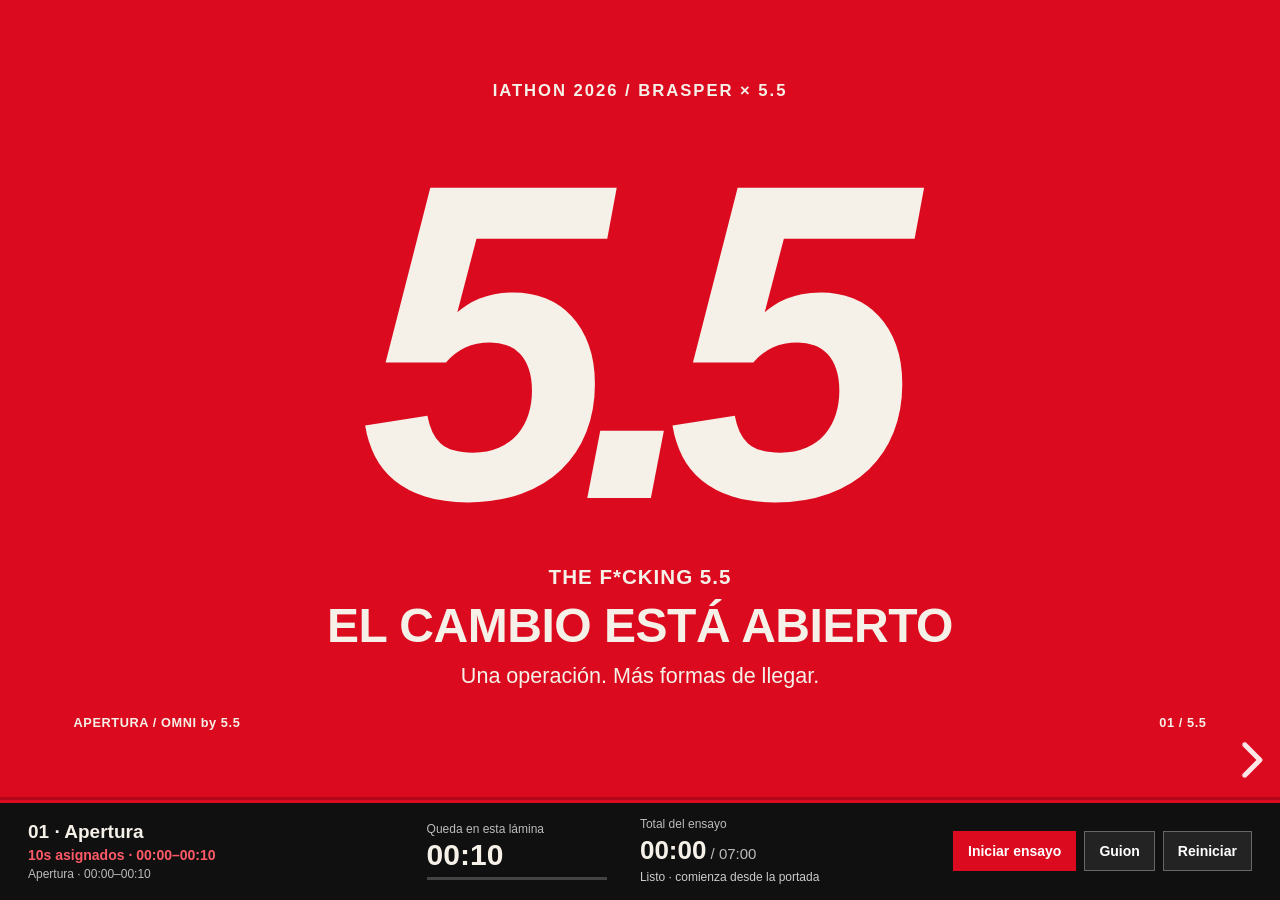
==== presentacion-final/7-minutos-v2/index.html @ a299c9dc "docs: add timed pitch rehearsal web presentation v2" ====
<!DOCTYPE html>

<html lang="es"><head><meta charset="utf-8"/><meta content="width=device-width,initial-scale=1" name="viewport"/><title>OMNI by 5.5 · V2 · Ensayo de 7 minutos</title><link href="../vendor/package/dist/reveal.css" rel="stylesheet"/><link href="seven.css" rel="stylesheet"/><link href="rehearsal.css" rel="stylesheet"/></head><body><div class="reveal"><div class="slides">
<section data-background-color="#DC0A1E" data-duration="10" id="equipo"><div class="canvas"><div class="eyebrow">IATHON 2026 / BRASPER × 5.5</div><div class="covermark kinetic">5.5</div><p class="hero-manifest">THE F*CKING 5.5</p><h1>EL CAMBIO ESTÁ ABIERTO</h1><p class="cover-sub">Una operación. Más formas de llegar.</p><footer><span>APERTURA / OMNI by 5.5</span><span>01 / 5.5</span></footer></div><aside class="notes">10 s. Somos 5.5. Con OMNI ayudamos a Brasper a conectar su atención comercial con cada operación de cambio entre Perú y Brasil.</aside></section><section data-background-color="#F5F0E8" data-duration="15" id="personas"><div class="canvas light"><div class="eyebrow">EQUIPO</div><h2 class="kinetic">CUATRO PERSONAS<br/>UN MISMO RETO</h2><div class="people"><article><figure class="portrait portrait-david"><img alt="Foto de David" decoding="sync" src="../7-minutos/assets/equipo/david.jpeg"/></figure><b>DAVID</b><span>WhatsApp</span><p>Agente conversacional</p></article><article><figure class="portrait portrait-binni"><img alt="Foto de Binni" decoding="sync" src="../7-minutos/assets/equipo/binni.jpeg"/></figure><b>BINNI</b><span>App móvil</span><p>Asistente y backend</p></article><article><figure class="portrait portrait-jordy"><img alt="Foto de Jordy" decoding="sync" src="../7-minutos/assets/equipo/jordy.jpeg"/></figure><b>JORDY</b><span>Web</span><p>Formulario y portal</p></article><article><figure class="portrait portrait-melani"><img alt="Foto de Melani" decoding="sync" src="../7-minutos/assets/equipo/melani.jpeg"/></figure><b>MELANI</b><span>Backoffice</span><p>Revisión de operaciones</p></article></div><p class="lead bottom-note">Cuatro módulos. Un mismo recorrido para el cliente.</p><img alt="BrasPer Transferencias" class="client-logo" src="../7-minutos/assets/brasper.jpg"/><footer><span>EQUIPO / OMNI by 5.5</span><span>02 / 5.5</span></footer></div><aside class="notes">15 s. David desarrolló WhatsApp; Binni, la app y el backend; Jordy, la web; y Melani, el backoffice. Trabajamos por módulos, sobre un mismo recorrido: que el cliente avance y el equipo pueda acompañarlo.</aside></section><section data-background-color="#0B0B0B" data-duration="30" id="diagnostico"><div class="canvas"><div class="eyebrow">01 / PROBLEMÁTICA</div><h2 class="kinetic">EL BRIEF PEDÍA FACTURAR<br/>EL NEGOCIO PEDÍA VENDER</h2><div class="columns"><div><h3>EL ENCARGO</h3><p>Facturación y trabajo manual.</p><p>TI ya tenía su solución encaminada.</p></div><div><h3>EL HALLAZGO</h3><p>La mayor oportunidad estaba en ventas y en la experiencia del cliente.</p></div></div><p class="lead">Fuimos al proceso, a los chats y a los datos.</p><footer><span>01 / PROBLEMÁTICA / OMNI by 5.5</span><span>03 / 5.5</span></footer></div><aside class="notes">30 s. El pedido inicial era automatizar facturación. Nuestra experiencia en consultoría nos llevó a preguntar por todo el proceso: cómo llega el cliente, dónde espera y qué información vuelve a digitarse. TI ya tenía encaminada una solución para facturación. Al revisar chats y datos encontramos una oportunidad de mayor alcance: potenciar ventas y mejorar la experiencia desde la primera consulta.</aside></section><section data-background-color="#F5F0E8" data-duration="30" id="oportunidad"><div class="canvas light"><div class="eyebrow">01 / PROBLEMÁTICA</div><h2 class="kinetic">64 COTIZACIONES<br/>QUE TODAVÍA NO AVANZAN</h2><div class="metrics"><div><b>131</b><span>chats recibidos / día</span></div><div><b>67</b><span>terminan en transferencia</span></div><div class="red"><b>64</b><span>quedan en cotización</span></div></div><p class="lead">Entender qué les faltó. Dar seguimiento con el equipo.</p><p class="fine">Promedios informados. Seguimiento a consultas con datos disponibles y autorización. No todas son ventas recuperables.</p><footer><span>01 / PROBLEMÁTICA / OMNI by 5.5</span><span>04 / 5.5</span></footer></div><aside class="notes">30 s. Brasper recibe, en promedio, ciento treinta y un chats al día. Sesenta y siete terminan en transferencia y sesenta y cuatro se quedan en cotización. La conversión ronda el cincuenta y uno por ciento. Con datos disponibles y autorización, el equipo puede investigar qué los desmotivó, retomar el contacto y sugerir una alternativa. La oportunidad es aprender y acompañar, no dar por perdida cada consulta.</aside></section><section data-background-color="#DC0A1E" data-duration="25" id="omni"><div class="canvas"><div class="eyebrow">02 / SOLUCIÓN PROPUESTA</div><h2 class="kinetic">CUATRO FORMAS DE LLEGAR<br/>UN REGISTRO OPERATIVO</h2><div class="channel-strip"><article><b>WHATSAPP</b><p>Conversación con IA</p></article><article><b>WEB</b><p>Formulario y seguimiento</p></article><article><b>APP iOS</b><p>Experiencia para iPhone</p></article><article><b>APP ANDROID</b><p>Experiencia para Android</p></article></div><div class="one-record"><strong>1</strong><p>registro operativo como punto de encuentro<br/><b>Firebase + revisión en backoffice</b></p></div><p class="fine">Cuatro puntos de acceso propuestos. iOS y Android comparten el módulo móvil. Integración de identidad por validar; sin afirmar publicación en tiendas.</p><footer><span>02 / SOLUCIÓN PROPUESTA / OMNI by 5.5</span><span>05 / 5.5</span></footer></div><aside class="notes">25 s. OMNI by 5.5 propone cuatro puntos de acceso: WhatsApp, web, app para iOS y app para Android. Cada cliente elige su pantalla y la operación sigue un proceso común sobre Firebase con revisión interna. Las dos apps comparten el módulo móvil; no duplican el backend. La integración de identidad y la publicación en tiendas deben validarse.</aside></section><section data-background-color="#0B0B0B" data-duration="30" id="whatsapp"><div class="canvas"><div class="eyebrow">02 / SOLUCIÓN PROPUESTA</div><div class="phone-layout"><div class="copy"><h2 class="kinetic">ESCRIBE COMO HABLAS<br/>LA IA TE ORIENTA</h2><p class="lead">Entiende la intención y presenta una cotización.</p><div class="rules"><p><b>LA IA</b><span>Conversación y orientación.</span></p><p><b>LAS REGLAS</b><span>Importes, datos y estados.</span></p><p><b>EL EQUIPO</b><span>Revisión del ingreso y excepciones.</span></p></div></div><figure class="phone"><img alt="Captura aportada: agente de Brasper en WhatsApp cotizando un envío BRL a PEN" src="../7-minutos/assets/whatsapp.jpg"/></figure></div><p class="fine">Captura del módulo conversacional del equipo. Derivación a un asesor con contexto: siguiente iteración.</p><footer><span>02 / SOLUCIÓN PROPUESTA / OMNI by 5.5</span><span>06 / 5.5</span></footer></div><aside class="notes">30 s. En WhatsApp, el cliente escribe como habla: quiero enviar quinientos reales a Perú. El agente interpreta la intención y presenta los siguientes pasos. La IA orienta la conversación; las reglas controlan importes y estados. El equipo sigue validando el ingreso. En la siguiente iteración, el cliente también podrá pedir un asesor y transferirle el contexto del caso.</aside></section><section data-background-color="#DC0A1E" data-duration="25" id="web"><div class="canvas"><div class="eyebrow">02 / SOLUCIÓN PROPUESTA</div><h2 class="kinetic">EL CLIENTE AVANZA<br/>DESDE SU PANTALLA</h2><div class="web-pair"><figure class="browser-shot"><img alt="Captura aportada de la web de Brasper y su cotizador" src="../7-minutos/assets/web-inicio.jpg"/></figure><figure class="mobile-web"><img alt="Portal móvil actual: operación BR-0029 en revisión y su seguimiento" src="../7-minutos/assets/web-seguimiento-movil.jpg"/></figure><div class="web-steps"><p><b>01</b> Cotiza y registra el destino.</p><p><b>02</b> Adjunta su comprobante.</p><p><b>03</b> Consulta el estado.</p></div></div><footer><span>02 / SOLUCIÓN PROPUESTA / OMNI by 5.5</span><span>07 / 5.5</span></footer></div><aside class="notes">25 s. La web abre otro camino para el cliente. Cotiza, registra al destinatario, adjunta el comprobante y consulta el estado desde su pantalla. La solicitud puede entrar fuera de horario. El cliente distingue un pago en revisión de un envío registrado, y la asesora recibe información ordenada en lugar de volver a copiar toda la conversación.</aside></section><section data-background-color="#F5F0E8" data-duration="20" id="backoffice"><div class="canvas light"><div class="eyebrow">02 / SOLUCIÓN PROPUESTA</div><h2 class="kinetic">MENOS DIGITACIÓN<br/>MÁS CONTROL DEL CASO</h2><figure class="backoffice-crop"><img alt="Detalle de la captura aportada: operaciones de WhatsApp y web aprobadas en backoffice" src="../7-minutos/assets/backoffice.jpg"/></figure><div class="stages"><span>Registrada</span><span>En revisión</span><span>Aprobada</span><span>Envío registrado</span></div><p class="fine">Captura del módulo interno aportada por el equipo. Los estados no acreditan ejecución bancaria automática.</p><footer><span>02 / SOLUCIÓN PROPUESTA / OMNI by 5.5</span><span>08 / 5.5</span></footer></div><aside class="notes">20 s. El backoffice conserva la decisión humana. Reúne operaciones para revisar el ingreso y resolver excepciones. Buscamos reducir digitación repetida y ganar control del caso. Registrar un estado no equivale a ejecutar automáticamente un pago bancario.</aside></section><section data-background-color="#F5F0E8" data-duration="35" id="kpis"><div class="canvas light"><div class="eyebrow">03 / IMPACTO · MÉTRICAS Y KPIs</div><h2 class="kinetic">CADA ETAPA<br/>TIENE QUE DEJAR UN NÚMERO</h2><table class="kpi-table"><thead><tr><th>KPI</th><th>Punto de partida</th><th>Qué mediremos en el piloto</th></tr></thead><tbody><tr><td>Conversión</td><td>51,1% de chats</td><td>Transferencias / chats comparables</td></tr><tr><td>Tiempo por operación</td><td>Sin medición de cierre</td><td>Registro, validación y envío</td></tr><tr><td>Errores y retrabajo</td><td>Línea base pendiente</td><td>Correcciones / operaciones</td></tr><tr><td>Productividad</td><td>Plantilla: 6 ventas + 3 contabilidad</td><td>Operaciones / hora de equipo</td></tr></tbody></table><p class="fine">Base de conversión informada por Brasper. Ahorro de tiempo y reducción de errores: resultados a medir, no porcentajes ya obtenidos.</p><footer><span>03 / IMPACTO · MÉTRICAS Y KPIs / OMNI by 5.5</span><span>09 / 5.5</span></footer></div><aside class="notes">35 s. El impacto se tiene que medir. Primero, conversión de chats a transferencias. Segundo, tiempo por etapa: registro, validación y envío. Tercero, errores y retrabajo por operación. Y cuarto, operaciones por hora del equipo. Ya tenemos una referencia de conversión. Para tiempos y errores necesitamos la línea base del piloto. Eso permitirá demostrar la mejora sin confundir la última actualización de un registro con el tiempo real de una venta.</aside></section><section data-background-color="#DC0A1E" data-duration="25" id="24h"><div class="canvas"><div class="eyebrow">03 / IMPACTO · GANANCIA PROYECTADA</div><h2 class="kinetic">TU PRÓXIMO CLIENTE<br/>NO ESPERA A MAÑANA</h2><div class="night"><strong>24/7</strong><p>para recibir intención de compra.<br/>Más canales y una experiencia que da claridad.</p></div><div class="metrics small-metrics"><div><b>4</b><span>puntos de acceso: WhatsApp, web, iOS y Android</span></div><div><b>64 / día</b><span>cotizaciones para investigar y acompañar</span></div></div><p class="fine">Potencial por medir: nueva demanda, conversión y seguimiento. Registrar motivos y contactos autorizados; revisión humana con horario.</p><footer><span>03 / IMPACTO · GANANCIA PROYECTADA / OMNI by 5.5</span><span>10 / 5.5</span></footer></div><aside class="notes">25 s. El potencial de crecimiento viene de varias fuentes: recibir intención de compra a cualquier hora, abrir cuatro puntos de acceso y dar una experiencia más clara. Además, el tiempo liberado permite al equipo seguir las cotizaciones pendientes. Queremos entender por qué alguien no compró y probar campañas o cupones que dejen margen. Ese crecimiento se medirá en el piloto.</aside></section><section data-background-color="#0B0B0B" data-duration="25" id="economia"><div class="canvas"><div class="eyebrow">03 / IMPACTO · CAPACIDAD OPERATIVA</div><h2 class="kinetic">S/109.200</h2><p class="big-label">AL AÑO DE AHORRO OPERATIVO POTENCIAL</p><div class="salary"><div><b>6 a 3</b><span>ventas · dedicación operativa equivalente</span></div><div><b>3 a 1</b><span>contabilidad · dedicación operativa equivalente</span></div><div><b>S/9.100</b><span>valor mensual del tiempo y capacidad liberados</span></div></div><p class="lead">Más capacidad para captar, capacitar y hacer seguimiento.</p><p class="fine">Equivalente salarial bruto del escenario, no ahorro de caja ejecutado. Reasignar tiempo a otras tareas. Antes de tecnología, cargas y transición.</p><footer><span>03 / IMPACTO · CAPACIDAD OPERATIVA / OMNI by 5.5</span><span>11 / 5.5</span></footer></div><aside class="notes">25 s. Bien implementada, la automatización puede liberar tiempo equivalente a ciento nueve mil doscientos soles al año, bajo el escenario salarial. El equipo puede capacitarse y dedicar esa capacidad a captar clientes, acompañar consultas y mejorar la conversión. El ahorro es de trabajo operativo y capacidad disponible; no estamos planteando despidos ni afirmando que ese importe ya quedó libre en caja.</aside></section><section data-background-color="#0B0B0B" data-duration="35" id="costobeneficio"><div class="canvas"><div class="eyebrow">03 / IMPACTO · COSTO-BENEFICIO</div><h2 class="kinetic">CUÁNTO CUESTA<br/>Y QUÉ PODRÍA DEVOLVER</h2><div class="cost-grid"><article><span>PUESTA EN MARCHA</span><b>Incluida</b><p>Desarrollo e integración como aporte del equipo al concurso.</p></article><article><span>OPERACIÓN / OBJETIVO</span><b>≈S/1.400</b><p>Con Meta. <a class="detail-link" href="#/anexo-optimizacion">Datos agrupados · propuesta</a></p></article><article><span>CONTRIBUCIÓN / ESCENARIO</span><b><a class="scenario-link" href="#/anexo-modelo" title="Ver cálculo y supuestos en el anexo A">+S/3.780</a></b><p>Hipótesis antes de costos.<br/><a class="detail-link" href="#/anexo-a2">Ver escenarios 5%, 10% y 20%</a></p></article></div><div class="net-example"><b>94 operaciones</b><p>nuevas al mes cubrirían S/1.400 de tecnología<br/>si cada una deja S/15 de margen.</p></div><p class="fine">Objetivo por implementar: 2 mensajes + soporte en 10% de casos. Escenario S/3.780 − S/1.400 = S/2.380 antes de otros costos. Sin optimizar: S/3.500.</p><footer><span>03 / IMPACTO · COSTO-BENEFICIO / OMNI by 5.5</span><span>12 / 5.5</span></footer></div><aside class="notes">35 s. La puesta en marcha está incluida. Proponemos optimizar WhatsApp agrupando los datos en un formulario: un mensaje de entrada y una confirmación, con apoyo adicional en algunos casos. Aún no está implementado. Con tarifas conservadoras de Meta y reserva, el objetivo baja de tres mil quinientos a mil cuatrocientos soles mensuales. El escenario comercial dejaría dos mil trescientos ochenta antes de otros costos. Noventa y cuatro operaciones nuevas cubrirían esa tecnología. Validaremos costo y experiencia juntos.</aside></section><section data-background-color="#0B0B0B" data-duration="65" id="video"><div class="canvas"><div class="eyebrow">04 / DEMO</div><div class="film"><video controls="" id="product-video" playsinline="" poster="assets/video-poster.jpg" preload="metadata"><source src="../7-minutos/video/proceso.mp4" type="video/mp4"/></video></div><div class="film-caption"><b>65″</b><p>Canales, registro y revisión interna.<br/><span>Recorrido técnico aportado por el equipo.</span></p><button id="play-video">Reproducir</button></div><footer><span>04 / DEMO / OMNI by 5.5</span><span>13 / 5.5</span></footer></div><aside class="notes">65 s de video, sin voz original. Reproducir manualmente con el botón o la barra espaciadora. Es el video de 64,5 s recuperado del PDF aportado, con datos de presentación y composiciones de arquitectura. No presentarlo como prueba bancaria, fiscal ni certificación de identidad entre canales. Incluye una fila de prueba en USD que no amplía el alcance PEN/BRL de la web. En PDF se conserva un fotograma, sin video incrustado. Si se explica por encima, respetar el tiempo total.</aside></section><section data-background-color="#F5F0E8" data-duration="30" id="siguiente"><div class="canvas light"><div class="eyebrow">PRÓXIMOS PASOS</div><h2 class="kinetic">EL SIGUIENTE PASO<br/>ES VENDER CON MÁS CONTEXTO</h2><div class="future-grid"><article><b>01 / ATENCIÓN HÍBRIDA</b><p>Pasar de la IA a un asesor con contexto.</p><span>Resolver excepciones sin repetir el caso.</span></article><article><b>02 / SEGUIMIENTO + IA</b><p>Entender por qué no compraron y volver a acompañarlos.</p><span>Probar campañas y cupones, midiendo margen.</span></article><article><b>03 / INTEGRACIÓN BANCARIA</b><p>Evaluar un banco o fintech para conciliar y pagar.</p><span>Automatización sujeta a controles.</span></article></div><p class="lead">Primero medir el piloto. Después ampliar lo que funcione.</p><p class="fine">Próxima iteración: formularios y mensajes agrupados para optimizar costo. Flow nativo sujeto a Meta. Identidad y módulos por validar.</p><footer><span>PRÓXIMOS PASOS / OMNI by 5.5</span><span>14 / 5.5</span></footer></div><aside class="notes">30 s. La próxima fase combina personas e inteligencia artificial. Primero, pasar del bot a un asesor con contexto. Después, usar información centralizada para registrar motivos, priorizar consultas y hacer seguimiento. El equipo puede probar campañas y cupones, comparando ventas y margen. Un CRM con IA ayudará a escalar ese trabajo. Más adelante, evaluar un banco o fintech para ampliar la automatización con controles. Cada paso se valida antes de expandirse.</aside></section><section data-background-color="#DC0A1E" data-duration="10" id="cierre"><div class="canvas"><div class="eyebrow">CIERRE</div><h2 class="closing kinetic">QUE LLEGUEN<br/>QUE AVANCEN<br/>QUE VUELVAN</h2><p class="close-sub">OMNI <span>by 5.5</span></p><p class="close-bottom">WhatsApp + web + iOS + Android. Un proceso que se puede medir.</p><footer><span>CIERRE / OMNI by 5.5</span><span>15 / 5.5</span></footer></div><aside class="notes">10 s. OMNI by 5.5: que lleguen, que avancen y que vuelvan. Una experiencia que acompaña el crecimiento de Brasper. El cambio está abierto.</aside></section><section data-background-color="#F5F0E8" data-duration="10" id="gracias"><div class="canvas light"><div class="eyebrow">AGRADECIMIENTOS</div><h2 class="kinetic">GRACIAS</h2><div class="organizers"><span>ORGANIZAN</span><img alt="She Leads Data" src="../7-minutos/assets/logos/she-leads-data.png"/><img alt="Ingenia Lab" src="../7-minutos/assets/logos/ingenia-lab.png"/></div><div class="partners"><div class="logo-label">SPONSORS Y ALIADOS</div><div class="logo-grid"><img alt="DIIC Institute" src="../7-minutos/assets/logos/diic-institute.png"/><img alt="Make" src="../7-minutos/assets/logos/make.png"/><img alt="Impact Startup Competition" src="../7-minutos/assets/logos/impact-startup.png"/><img alt="Warmi Ventures" src="../7-minutos/assets/logos/warmi-ventures.png"/><img alt="Replit" src="../7-minutos/assets/logos/replit.png"/><img alt="Cámara de Comercio de Lima" src="../7-minutos/assets/logos/ccl.png"/><img alt="Scale" src="../7-minutos/assets/logos/scale.png"/><img alt="CTC" src="../7-minutos/assets/logos/ctc.png"/><img alt="Aliado del evento" src="../7-minutos/assets/logos/aliado-r.png"/><img alt="STEM Lab" src="../7-minutos/assets/logos/stem-lab.png"/><img alt="Google Cloud" src="../7-minutos/assets/logos/google-cloud.png"/><img alt="Xertica" src="../7-minutos/assets/logos/xertica.png"/><img alt="Bluetab" src="../7-minutos/assets/logos/bluetab.png"/></div></div><footer><span>AGRADECIMIENTOS / OMNI by 5.5</span><span>16 / 5.5</span></footer></div><aside class="notes">10 s. Gracias. Somos 5.5. Quedamos atentos a sus preguntas.</aside></section><section data-appendix="true" data-background-color="#F5F0E8" data-duration="0" id="anexo-modelo"><div class="canvas light"><div class="eyebrow">ANEXO A / IMPACTO COMERCIAL</div><h2>ASÍ SE FORMA<br/>EL ESCENARIO DE S/3.780</h2><div class="metrics"><div><b>192</b><span>por seguimiento hipotético al 10%</span></div><div><b>60</b><span>nuevas nocturnas, distintas</span></div><div><b>S/3.780</b><span>252 operaciones × S/15 de margen</span></div></div><p class="lead">El costo de Meta también cambia la ecuación.</p><p class="fine">192 = 64 × 10% × 30. 60 = 10 × 20% × 30. Hipótesis sin solapamientos. Restar tecnología, cupones y campañas. No son ventas observadas.</p><a class="return" href="#/costobeneficio">Volver al impacto</a><a class="next-annex" href="#/anexo-a2">Comparar 5%, 10% y 20% · Anexo A.2</a><footer><span>ANEXOS / OMNI by 5.5</span><span>17 / 5.5</span></footer></div><aside class="notes">Anexo fuera de tiempo. Recuperación aún por implementar. 192*15=2880. Con 60 operaciones nocturnas distintas, serían 252 y S/3780 antes de costos, solo si no se solapan. No tratar como ROI ni sumar salarios brutos como caja disponible.</aside></section><section data-appendix="true" data-background-color="#F5F0E8" data-duration="0" id="anexo-a2"><div class="canvas light"><div class="eyebrow">ANEXO A.2 / SENSIBILIDAD DEL CRECIMIENTO</div><h2>EL RETORNO CAMBIA<br/>CON LA CONVERSIÓN Y EL COSTO</h2><table class="scenario-table"><thead><tr><th>Recuperación</th><th>Seguimiento</th><th>Total + 60 nocturnas</th><th>Contribución</th><th>Tras S/300 WAHA</th><th>Tras S/1.400 optimizado</th></tr></thead><tbody><tr><td>5%</td><td>96</td><td>156</td><td>S/2.340</td><td>S/2.040</td><td>S/940</td></tr><tr class="scenario-central"><td>10%</td><td>192</td><td>252</td><td>S/3.780</td><td>S/3.480</td><td>S/2.380</td></tr><tr><td>20%</td><td>384</td><td>444</td><td>S/6.660</td><td>S/6.360</td><td>S/5.260</td></tr></tbody></table><p class="scenario-summary">Con optimización propuesta, el caso central deja S/2.380 antes de otros costos.</p><a class="return" href="#/anexo-modelo">Volver al cálculo del anexo A</a><a class="next-annex" href="#/costobeneficio">Volver al impacto</a><p class="fine">Hipótesis: 30 días, margen S/15, ventas distintas. Optimización de mensajes pendiente. Saldos antes de campañas, cupones y costos no incluidos.</p><footer><span>ANEXOS / OMNI by 5.5</span><span>18 / 5.5</span></footer></div><aside class="notes">El presupuesto de S/1.400 usa la propuesta de formulario/Flow y dos mensajes más soporte en 10% de los casos; no está implementado. Mantener S/3.500 como referencia sin optimizar. WAHA es alternativa, no costo adicional.</aside></section><section data-appendix="true" data-background-color="#0B0B0B" data-duration="0" id="anexo-alcance"><div class="canvas"><div class="eyebrow">ANEXO B / ALCANCE</div><h2>EL REGISTRO PERMITE MEDIR<br/>LA INTEGRACIÓN SE VALIDA</h2><div class="columns"><div><h3>ENTREGA WEB REVISADA</h3><p>Cotización y registro sobre Firebase.<br/>Adjunto y seguimiento por estado.</p><p>Sesión anónima en el navegador.</p></div><div><h3>AMPLIACIONES</h3><p>Identidad compartida y CRM.<br/>Flow nativo y recuperación.<br/>Pago bancario automático.</p></div></div><p class="fine">El video ilustra el conjunto modular con datos de presentación. No certifica emisión fiscal, liquidación bancaria ni continuidad entre dispositivos.</p><a class="return" href="#/siguiente">Volver al piloto</a><footer><span>ANEXOS / OMNI by 5.5</span><span>19 / 5.5</span></footer></div><aside class="notes">Anexo fuera de tiempo. Web revisada en f9ae0aa. No reactivar dashboard Supabase para representar el módulo interno de Firebase. La captura de backoffice y WhatsApp procede del material del equipo, no de una prueba externa realizada para esta entrega.</aside></section><section data-appendix="true" data-background-color="#F5F0E8" data-duration="0" id="anexo-fuentes"><div class="canvas light"><div class="eyebrow">ANEXO C / FUENTES</div><h2>DATOS, CAPTURAS<br/>Y SUPUESTOS A LA VISTA</h2><div class="source-list"><p><b>WhatsApp y Facebook</b><span>131 chats, 67 transferencias, 64 cotizaciones por día. Promedios informados.</span></p><p><b>Transferencias SQL</b><span>3.723 registros en el período observado. Última modificación no equivale al cierre.</span></p><p><b>Material del equipo</b><span>Capturas, video, nombres y logos del PDF aportado.</span></p><p><b>Modelo económico</b><span>Plantilla 6 + 3. Sueldos y demanda fuera de horario son supuestos.</span></p></div><a class="return" href="#/diagnostico">Volver al diagnóstico</a><footer><span>ANEXOS / OMNI by 5.5</span><span>20 / 5.5</span></footer></div><aside class="notes">Anexo fuera de tiempo. Fuentes en ../fuentes/. El PDF de referencia contiene otra dotación y comparaciones de tiempos y costos que no se usan como hechos en esta versión. La mediana de última actualización no se presenta como duración de venta. No se reproduce la proyección 2027 como expectativa oficial.</aside></section><section data-appendix="true" data-background-color="#F5F0E8" data-duration="0" id="anexo-futuro"><div class="canvas light"><div class="eyebrow">ANEXO D / PRÓXIMOS PASOS</div><h2>QUÉ MÁS PODEMOS HACER<br/>Y PARA QUÉ</h2><table class="future-table"><thead><tr><th>Ampliación</th><th>Valor esperado</th><th>Condición</th></tr></thead><tbody><tr><td>Bot + asesor humano</td><td>Continuar casos complejos con contexto</td><td>Bandeja, responsables y tiempos de atención</td></tr><tr><td>CRM + seguimiento con IA</td><td>Entender y probar recuperación</td><td>Motivos, consentimiento y medición</td></tr><tr><td>Alertas de cotización</td><td>Acompañar intención de compra</td><td>Reglas, vigencia y autorización</td></tr><tr><td>Flow nativo</td><td>Recoger datos dentro de WhatsApp</td><td>Habilitación de Meta y endpoint</td></tr><tr><td>Banco o fintech</td><td>Conciliar y ampliar automatización</td><td>API, contrato y controles</td></tr></tbody></table><a class="return" href="#/siguiente">Volver a próximos pasos</a><footer><span>ANEXOS / OMNI by 5.5</span><span>21 / 5.5</span></footer></div><aside class="notes">Anexo fuera del tiempo de exposición. Los próximos pasos se priorizan con el negocio y no equivalen a funcionalidades implementadas. La atención híbrida mantiene los mismos tres canales: el humano es una modalidad de atención, no un cuarto canal.</aside></section><section data-appendix="true" data-background-color="#F5F0E8" data-duration="0" id="anexo-costos"><div class="canvas light"><div class="eyebrow">ANEXO E / COSTOS TECNOLÓGICOS</div><h2>META OPTIMIZADO<br/>MENOS MENSAJES POR OPERACIÓN</h2><table class="cost-detail"><thead><tr><th>Recurso</th><th>USD / mes</th><th>PEN / mes</th></tr></thead><tbody><tr><td>Infraestructura, web e IA</td><td>64,08</td><td>243,50</td></tr><tr><td>Meta · 3.800 servicios × US$0,03</td><td>114,00</td><td>433,20</td></tr><tr><td>Meta · 4.000 confirmaciones × US$0,03</td><td>120,00</td><td>456,00</td></tr><tr><td>Total con 20% de reserva</td><td>357,70</td><td>1.359,24</td></tr></tbody></table><p class="cost-summary">Objetivo: <b>S/1.400/mes</b>. Referencia sin optimizar: S/3.500.</p><a class="return" href="#/costobeneficio">Volver al costo-beneficio</a><p class="fine">Propuesta: 4.000 chats; 1 apertura + 1 confirmación; 10% con 2 apoyos. Tarifa Perú. Confirmaciones se cuentan pagadas por prudencia. No implementado.</p><footer><span>ANEXOS / OMNI by 5.5</span><span>22 / 5.5</span></footer></div><aside class="notes">Fuentes oficiales y supuestos detallados en COSTOS_TECNOLOGICOS.md. La base usa WAHA en VPS, no Cloud API oficial. No incluye honorarios, impuestos ni pagos bancarios. Los S/300 del primer mes no se duplican como costo de instalación.</aside></section><section data-appendix="true" data-background-color="#DC0A1E" data-duration="0" id="anexo-optimizacion"><div class="canvas"><div class="eyebrow">ANEXO F / OPTIMIZACIÓN PROPUESTA</div><h2>LOS DATOS EN EL FORMULARIO<br/>EL CHAT PARA ACOMPAÑAR</h2><div class="optimization-steps"><article><b>01 / UN SOLO MENSAJE</b><p>Cotización y botón al formulario web o Flow.</p></article><article><b>02 / DATOS AGRUPADOS</b><p>Identidad, destino y comprobante en el formulario.</p></article><article><b>03 / UNA CONFIRMACIÓN</b><p>Resultado y comprobante juntos. Ayuda si se necesita.</p></article></div><div class="optimization-stats"><div><b>6 a 2,2</b><span>mensajes medios por chat, supuesto</span></div><div><b>≈60%</b><span>menos presupuesto: S/3.500 a S/1.400</span></div></div><a class="return" href="#/costobeneficio">Volver al costo-beneficio</a><p class="fine">Objetivo aún no implementado. Incluye soporte: 10% × 2 mensajes adicionales. Flow sujeto a Meta; plantilla no implica gratuidad. Preguntas y seguimientos extra elevan costo.</p><footer><span>ANEXOS / OMNI by 5.5</span><span>23 / 5.5</span></footer></div><aside class="notes">Diseño propuesto: un CTA de apertura, captura y validación en formulario con backend, y una confirmación final combinada. No enviar una respuesta de WhatsApp por cada campo. Reservar dos apoyos en 10% de casos. Servicio inicial y ayuda dentro de ventana; si la confirmación llega fuera de ventana, plantilla de utilidad aprobada. No tratar cupones ni campañas como utilidad. Validar entrega, carga de adjuntos, accesibilidad, finalización y necesidad real de ayuda.</aside></section><section data-appendix="true" data-background-color="#0B0B0B" data-duration="0" id="anexo-ia-responsable"><div class="canvas"><div class="eyebrow">ANEXO G / IA RESPONSABLE</div><h2>IA IDENTIFICADA<br/>OPERACIÓN CON REGLAS</h2><p class="ia-disclosure"><b>AVISO PROPUESTO AL INICIAR</b><br/>«Soy el asistente virtual de Brasper y utilizo IA para orientarte. El equipo valida tu operación».</p><div class="ia-controls"><article><h3>CONVERSACIÓN CON IA</h3><p>Comprende preguntas y orienta.<br/>Se informa al usuario cuando se utiliza.</p></article><article><h3>PROCESO DETERMINISTA</h3><p>Importes, validaciones y estados siguen reglas del sistema.</p></article><article><h3>CONTROL HUMANO</h3><p>El equipo verifica el ingreso.<br/>La IA no autoriza pagos.</p></article></div><p class="fine">Diseño alineado con transparencia y privacidad: Ley 31814 y D.S. 115-2025-PCM, arts. 25, 26 y 31.2. Aviso explícito de IA por incorporar y validar en cada canal; no acredita cumplimiento integral.</p><a class="return" href="#/whatsapp">Volver a WhatsApp</a><footer><span>ANEXOS / OMNI by 5.5</span><span>24 / 5.5</span></footer></div><aside class="notes">La automatización es híbrida: el modelo interpreta y redacta; las reglas y los estados controlan el proceso financiero, con revisión humana. El saludo revisado en el código dice asistente virtual, pero todavía no explicita IA. El aviso de esta lámina es una propuesta, no evidencia de despliegue. El D.S. 115-2025-PCM desarrolla la Ley 31814: el art. 25.1 trata la transparencia para sistemas de riesgo alto; el 25.2 contempla etiquetado visible cuando sea relevante; el 26 exige protección de datos; el 31.2 prevé políticas y protocolos de transparencia del sector privado. No se clasifica automáticamente este chatbot como riesgo alto. Los plazos de la primera disposición final dependen del sector y de la condición MYPE. No afirmar cumplimiento total ni certificación sin verificar alcance, datos y despliegue. Fuente oficial consultada 15/10/2026: https://busquedas.elperuano.pe/dispositivo/NL/2436426-1</aside></section></div></div><nav aria-label="Herramientas de presentación" id="tools"><button id="home">5.5</button><button id="appendix">Anexos</button><button id="timer-toggle">Tiempos · T</button><button id="fullscreen">Pantalla completa</button><a href="../7-minutos/OMNI-5.5-7-minutos.pdf">PDF</a><button aria-controls="pitch-guide" aria-expanded="false" id="guide-toggle">Guion · G</button><a href="../7-minutos/">V1</a></nav><script src="../vendor/package/dist/reveal.js"></script><script src="../vendor/package/plugin/notes/notes.js"></script><script src="../vendor/gsap.min.js"></script><script src="seven.js" type="module"></script><section aria-label="Tiempos del pitch" class="rehearsal-bar" id="timer"><div class="timing-current"><span id="stage-label">Apertura</span><span id="stage-window"></span><small id="phase-window"></small></div><div class="timing-count"><span id="slide-time-label">Queda en esta lámina</span><strong id="slide-clock">00:10</strong><div class="time-track"><i id="slide-progress"></i></div></div><div class="timing-total"><span>Total del ensayo</span><strong><b id="clock">00:00</b><small> / 07:00</small></strong><span id="pace" role="status">Listo para ensayar</span></div><div class="timing-actions"><button id="start">Iniciar ensayo</button><button id="guide-bottom">Guion</button><button id="reset" title="Reiniciar tiempos sin cambiar de lámina">Reiniciar</button></div></section><aside aria-label="Guion y tiempos" hidden="" id="pitch-guide"><header><div><small>OMNI by 5.5 · V2</small><h2>Tu recorrido de 7 minutos</h2></div><button aria-label="Cerrar guion" id="guide-close">×</button></header><div id="guide-current"><span id="speech-title"></span><p id="speech-text"></p></div><nav aria-label="Diapositivas y tiempos" id="timing-map"></nav><p class="guide-foot">Anexos fuera del cronómetro. Avance manual. T: tiempos · G: guion · P: iniciar o pausar.</p></aside><script id="pitch-data" type="application/json">[{"id": "equipo", "label": "Apertura", "phase": "Apertura", "seconds": 10, "speech": "Somos 5.5. Con OMNI ayudamos a Brasper a conectar su atención comercial con cada operación de cambio entre Perú y Brasil."}, {"id": "personas", "label": "Equipo", "phase": "Equipo", "seconds": 15, "speech": "David desarrolló WhatsApp; Binni, la app y el backend; Jordy, la web; y Melani, el backoffice. Trabajamos por módulos, sobre un mismo recorrido: que el cliente avance y el equipo pueda acompañarlo."}, {"id": "diagnostico", "label": "Diagnóstico", "phase": "Problemática", "seconds": 30, "speech": "El pedido inicial era automatizar facturación. Nuestra experiencia en consultoría nos llevó a preguntar por todo el proceso: cómo llega el cliente, dónde espera y qué información vuelve a digitarse. TI ya tenía encaminada una solución para facturación. Al revisar chats y datos encontramos una oportunidad de mayor alcance: potenciar ventas y mejorar la experiencia desde la primera consulta."}, {"id": "oportunidad", "label": "Cotizaciones pendientes", "phase": "Problemática", "seconds": 30, "speech": "Brasper recibe, en promedio, ciento treinta y un chats al día. Sesenta y siete terminan en transferencia y sesenta y cuatro se quedan en cotización. La conversión ronda el cincuenta y uno por ciento. Con datos disponibles y autorización, el equipo puede investigar qué los desmotivó, retomar el contacto y sugerir una alternativa. La oportunidad es aprender y acompañar, no dar por perdida cada consulta."}, {"id": "omni", "label": "OMNI: cuatro accesos", "phase": "Solución propuesta", "seconds": 25, "speech": "OMNI by 5.5 propone cuatro puntos de acceso: WhatsApp, web, app para iOS y app para Android. Ambas apps comparten el módulo móvil y el backend. La propuesta es que la operación tenga un registro operativo sobre Firebase y una revisión interna por estados. Así, los módulos comparten un proceso comprensible. La continuidad de identidad entre canales es parte de la integración que tenemos que validar."}, {"id": "whatsapp", "label": "WhatsApp con IA", "phase": "Solución propuesta", "seconds": 30, "speech": "En WhatsApp, el cliente escribe como habla: quiero enviar quinientos reales a Perú. El agente interpreta la intención y presenta los siguientes pasos. La IA orienta la conversación; las reglas controlan importes y estados. El equipo sigue validando el ingreso. En la siguiente iteración, el cliente también podrá pedir un asesor y transferirle el contexto del caso."}, {"id": "web", "label": "Recorrido web", "phase": "Solución propuesta", "seconds": 25, "speech": "La web abre otro camino para el cliente. Cotiza, registra al destinatario, adjunta el comprobante y consulta el estado desde su pantalla. La solicitud puede entrar fuera de horario. El cliente distingue un pago en revisión de un envío registrado, y la asesora recibe información ordenada en lugar de volver a copiar toda la conversación."}, {"id": "backoffice", "label": "Backoffice", "phase": "Solución propuesta", "seconds": 20, "speech": "El backoffice conserva la decisión humana. Reúne operaciones para revisar el ingreso y resolver excepciones. Buscamos reducir digitación repetida y ganar control del caso. Registrar un estado no equivale a ejecutar automáticamente un pago bancario."}, {"id": "kpis", "label": "KPIs", "phase": "Impacto y costo-beneficio", "seconds": 35, "speech": "El impacto se tiene que medir. Primero, conversión de chats a transferencias. Segundo, tiempo por etapa: registro, validación y envío. Tercero, errores y retrabajo por operación. Y cuarto, operaciones por hora del equipo. Ya tenemos una referencia de conversión. Para tiempos y errores necesitamos la línea base del piloto. Eso permitirá demostrar la mejora sin confundir la última actualización de un registro con el tiempo real de una venta."}, {"id": "24h", "label": "Atención 24/7", "phase": "Impacto y costo-beneficio", "seconds": 25, "speech": "El potencial de crecimiento viene de varias fuentes: recibir intención de compra a cualquier hora, abrir cuatro puntos de acceso y dar una experiencia más clara. Además, el tiempo liberado permite al equipo seguir las cotizaciones pendientes. Queremos entender por qué alguien no compró y probar campañas o cupones que dejen margen. Ese crecimiento se medirá en el piloto."}, {"id": "economia", "label": "Capacidad operativa", "phase": "Impacto y costo-beneficio", "seconds": 25, "speech": "Bien implementada, la automatización puede liberar tiempo equivalente a ciento nueve mil doscientos soles al año, bajo el escenario salarial. El equipo puede capacitarse y dedicar esa capacidad a captar clientes, acompañar consultas y mejorar la conversión. El ahorro es de trabajo operativo y capacidad disponible; no estamos planteando despidos ni afirmando que ese importe ya quedó libre en caja."}, {"id": "costobeneficio", "label": "Costo-beneficio", "phase": "Impacto y costo-beneficio", "seconds": 35, "speech": "La puesta en marcha está incluida. Proponemos optimizar WhatsApp agrupando los datos en un formulario: un mensaje de entrada y una confirmación, con apoyo adicional en algunos casos. Aún no está implementado. Con tarifas conservadoras de Meta y reserva, el objetivo baja de tres mil quinientos a mil cuatrocientos soles mensuales. El escenario comercial dejaría dos mil trescientos ochenta antes de otros costos. Noventa y cuatro operaciones nuevas cubrirían esa tecnología. Validaremos costo y experiencia juntos."}, {"id": "video", "label": "Demo en video", "phase": "Demo", "seconds": 65, "speech": "Dejar correr el video de 64,5 segundos sin narración. Al terminar, pasar a próximos pasos. Este bloque tiene 65 segundos asignados."}, {"id": "siguiente", "label": "Próximos pasos", "phase": "Próximos pasos", "seconds": 30, "speech": "La próxima fase combina personas e inteligencia artificial. Primero, pasar del bot a un asesor con contexto. Después, usar información centralizada para registrar motivos, priorizar consultas y hacer seguimiento. El equipo puede probar campañas y cupones, comparando ventas y margen. Un CRM con IA ayudará a escalar ese trabajo. Más adelante, evaluar un banco o fintech para ampliar la automatización con controles. Cada paso se valida antes de expandirse."}, {"id": "cierre", "label": "Cierre", "phase": "Cierre", "seconds": 10, "speech": "OMNI by 5.5: que lleguen, que avancen y que vuelvan. Una experiencia que acompaña el crecimiento de Brasper. El cambio está abierto."}, {"id": "gracias", "label": "Agradecimientos", "phase": "Agradecimientos", "seconds": 10, "speech": "Gracias. Somos 5.5. Quedamos atentos a sus preguntas."}]</script></body></html>
---- presentacion-final/vendor/package/dist/reveal.css ----
/**
 * reveal.js 5.2.0
 * https://revealjs.com
 * MIT licensed
 *
 * Copyright (C) 2011-2024 Hakim El Hattab, https://hakim.se
 */

.reveal .r-stretch,.reveal .stretch{max-width:none;max-height:none}.reveal pre.r-stretch code,.reveal pre.stretch code{height:100%;max-height:100%;box-sizing:border-box}.reveal .r-fit-text{display:inline-block;white-space:nowrap}.reveal .r-stack{display:grid;grid-template-rows:100%}.reveal .r-stack>*{grid-area:1/1;margin:auto}.reveal .r-hstack,.reveal .r-vstack{display:flex}.reveal .r-hstack img,.reveal .r-hstack video,.reveal .r-vstack img,.reveal .r-vstack video{min-width:0;min-height:0;object-fit:contain}.reveal .r-vstack{flex-direction:column;align-items:center;justify-content:center}.reveal .r-hstack{flex-direction:row;align-items:center;justify-content:center}.reveal .items-stretch{align-items:stretch}.reveal .items-start{align-items:flex-start}.reveal .items-center{align-items:center}.reveal .items-end{align-items:flex-end}.reveal .justify-between{justify-content:space-between}.reveal .justify-around{justify-content:space-around}.reveal .justify-start{justify-content:flex-start}.reveal .justify-center{justify-content:center}.reveal .justify-end{justify-content:flex-end}html.reveal-full-page{width:100%;height:100%;height:100vh;height:calc(var(--vh,1vh) * 100);height:100dvh;overflow:hidden}.reveal-viewport{height:100%;overflow:hidden;position:relative;line-height:1;margin:0;background-color:#fff;color:#000;--r-controls-spacing:12px;--r-overlay-header-height:40px;--r-overlay-margin:0px;--r-overlay-padding:6px;--r-overlay-gap:5px}@media screen and (max-width:1024px),(max-height:768px){.reveal-viewport{--r-overlay-header-height:26px}}.reveal-viewport:fullscreen{top:0!important;left:0!important;width:100%!important;height:100%!important;transform:none!important}.reveal .fragment{transition:all .2s ease}.reveal .fragment:not(.custom){opacity:0;visibility:hidden;will-change:opacity}.reveal .fragment.visible{opacity:1;visibility:inherit}.reveal .fragment.disabled{transition:none}.reveal .fragment.grow{opacity:1;visibility:inherit}.reveal .fragment.grow.visible{transform:scale(1.3)}.reveal .fragment.shrink{opacity:1;visibility:inherit}.reveal .fragment.shrink.visible{transform:scale(.7)}.reveal .fragment.zoom-in{transform:scale(.1)}.reveal .fragment.zoom-in.visible{transform:none}.reveal .fragment.fade-out{opacity:1;visibility:inherit}.reveal .fragment.fade-out.visible{opacity:0;visibility:hidden}.reveal .fragment.semi-fade-out{opacity:1;visibility:inherit}.reveal .fragment.semi-fade-out.visible{opacity:.5;visibility:inherit}.reveal .fragment.strike{opacity:1;visibility:inherit}.reveal .fragment.strike.visible{text-decoration:line-through}.reveal .fragment.fade-up{transform:translate(0,40px)}.reveal .fragment.fade-up.visible{transform:translate(0,0)}.reveal .fragment.fade-down{transform:translate(0,-40px)}.reveal .fragment.fade-down.visible{transform:translate(0,0)}.reveal .fragment.fade-right{transform:translate(-40px,0)}.reveal .fragment.fade-right.visible{transform:translate(0,0)}.reveal .fragment.fade-left{transform:translate(40px,0)}.reveal .fragment.fade-left.visible{transform:translate(0,0)}.reveal .fragment.current-visible,.reveal .fragment.fade-in-then-out{opacity:0;visibility:hidden}.reveal .fragment.current-visible.current-fragment,.reveal .fragment.fade-in-then-out.current-fragment{opacity:1;visibility:inherit}.reveal .fragment.fade-in-then-semi-out{opacity:0;visibility:hidden}.reveal .fragment.fade-in-then-semi-out.visible{opacity:.5;visibility:inherit}.reveal .fragment.fade-in-then-semi-out.current-fragment{opacity:1;visibility:inherit}.reveal .fragment.highlight-blue,.reveal .fragment.highlight-current-blue,.reveal .fragment.highlight-current-green,.reveal .fragment.highlight-current-red,.reveal .fragment.highlight-green,.reveal .fragment.highlight-red{opacity:1;visibility:inherit}.reveal .fragment.highlight-red.visible{color:#ff2c2d}.reveal .fragment.highlight-green.visible{color:#17ff2e}.reveal .fragment.highlight-blue.visible{color:#1b91ff}.reveal .fragment.highlight-current-red.current-fragment{color:#ff2c2d}.reveal .fragment.highlight-current-green.current-fragment{color:#17ff2e}.reveal .fragment.highlight-current-blue.current-fragment{color:#1b91ff}.reveal:after{content:"";font-style:italic}.reveal iframe{z-index:1}.reveal a{position:relative}@keyframes bounce-right{0%,10%,25%,40%,50%{transform:translateX(0)}20%{transform:translateX(10px)}30%{transform:translateX(-5px)}}@keyframes bounce-left{0%,10%,25%,40%,50%{transform:translateX(0)}20%{transform:translateX(-10px)}30%{transform:translateX(5px)}}@keyframes bounce-down{0%,10%,25%,40%,50%{transform:translateY(0)}20%{transform:translateY(10px)}30%{transform:translateY(-5px)}}.reveal .controls{display:none;position:absolute;top:auto;bottom:var(--r-controls-spacing);right:var(--r-controls-spacing);left:auto;z-index:11;color:#000;pointer-events:none;font-size:10px}.reveal .controls button{position:absolute;padding:0;background-color:transparent;border:0;outline:0;cursor:pointer;color:currentColor;transform:scale(.9999);transition:color .2s ease,opacity .2s ease,transform .2s ease;z-index:2;pointer-events:auto;font-size:inherit;visibility:hidden;opacity:0;-webkit-appearance:none;-webkit-tap-highlight-color:transparent}.reveal .controls .controls-arrow:after,.reveal .controls .controls-arrow:before{content:"";position:absolute;top:0;left:0;width:2.6em;height:.5em;border-radius:.25em;background-color:currentColor;transition:all .15s ease,background-color .8s ease;transform-origin:.2em 50%;will-change:transform}.reveal .controls .controls-arrow{position:relative;width:3.6em;height:3.6em}.reveal .controls .controls-arrow:before{transform:translateX(.5em) translateY(1.55em) rotate(45deg)}.reveal .controls .controls-arrow:after{transform:translateX(.5em) translateY(1.55em) rotate(-45deg)}.reveal .controls .controls-arrow:hover:before{transform:translateX(.5em) translateY(1.55em) rotate(40deg)}.reveal .controls .controls-arrow:hover:after{transform:translateX(.5em) translateY(1.55em) rotate(-40deg)}.reveal .controls .controls-arrow:active:before{transform:translateX(.5em) translateY(1.55em) rotate(36deg)}.reveal .controls .controls-arrow:active:after{transform:translateX(.5em) translateY(1.55em) rotate(-36deg)}.reveal .controls .navigate-left{right:6.4em;bottom:3.2em;transform:translateX(-10px)}.reveal .controls .navigate-left.highlight{animation:bounce-left 2s 50 both ease-out}.reveal .controls .navigate-right{right:0;bottom:3.2em;transform:translateX(10px)}.reveal .controls .navigate-right .controls-arrow{transform:rotate(180deg)}.reveal .controls .navigate-right.highlight{animation:bounce-right 2s 50 both ease-out}.reveal .controls .navigate-up{right:3.2em;bottom:6.4em;transform:translateY(-10px)}.reveal .controls .navigate-up .controls-arrow{transform:rotate(90deg)}.reveal .controls .navigate-down{right:3.2em;bottom:-1.4em;padding-bottom:1.4em;transform:translateY(10px)}.reveal .controls .navigate-down .controls-arrow{transform:rotate(-90deg)}.reveal .controls .navigate-down.highlight{animation:bounce-down 2s 50 both ease-out}.reveal .controls[data-controls-back-arrows=faded] .navigate-up.enabled{opacity:.3}.reveal .controls[data-controls-back-arrows=faded] .navigate-up.enabled:hover{opacity:1}.reveal .controls[data-controls-back-arrows=hidden] .navigate-up.enabled{opacity:0;visibility:hidden}.reveal .controls .enabled{visibility:visible;opacity:.9;cursor:pointer;transform:none}.reveal .controls .enabled.fragmented{opacity:.5}.reveal .controls .enabled.fragmented:hover,.reveal .controls .enabled:hover{opacity:1}.reveal:not(.rtl) .controls[data-controls-back-arrows=faded] .navigate-left.enabled{opacity:.3}.reveal:not(.rtl) .controls[data-controls-back-arrows=faded] .navigate-left.enabled:hover{opacity:1}.reveal:not(.rtl) .controls[data-controls-back-arrows=hidden] .navigate-left.enabled{opacity:0;visibility:hidden}.reveal.rtl .controls[data-controls-back-arrows=faded] .navigate-right.enabled{opacity:.3}.reveal.rtl .controls[data-controls-back-arrows=faded] .navigate-right.enabled:hover{opacity:1}.reveal.rtl .controls[data-controls-back-arrows=hidden] .navigate-right.enabled{opacity:0;visibility:hidden}.reveal[data-navigation-mode=linear].has-horizontal-slides .navigate-down,.reveal[data-navigation-mode=linear].has-horizontal-slides .navigate-up{display:none}.reveal:not(.has-vertical-slides) .controls .navigate-left,.reveal[data-navigation-mode=linear].has-horizontal-slides .navigate-left{bottom:1.4em;right:5.5em}.reveal:not(.has-vertical-slides) .controls .navigate-right,.reveal[data-navigation-mode=linear].has-horizontal-slides .navigate-right{bottom:1.4em;right:.5em}.reveal:not(.has-horizontal-slides) .controls .navigate-up{right:1.4em;bottom:5em}.reveal:not(.has-horizontal-slides) .controls .navigate-down{right:1.4em;bottom:.5em}.reveal.has-dark-background .controls{color:#fff}.reveal.has-light-background .controls{color:#000}.reveal.no-hover .controls .controls-arrow:active:before,.reveal.no-hover .controls .controls-arrow:hover:before{transform:translateX(.5em) translateY(1.55em) rotate(45deg)}.reveal.no-hover .controls .controls-arrow:active:after,.reveal.no-hover .controls .controls-arrow:hover:after{transform:translateX(.5em) translateY(1.55em) rotate(-45deg)}@media screen and (min-width:500px){.reveal-viewport{--r-controls-spacing:0.8em}.reveal .controls[data-controls-layout=edges]{top:0;right:0;bottom:0;left:0}.reveal .controls[data-controls-layout=edges] .navigate-down,.reveal .controls[data-controls-layout=edges] .navigate-left,.reveal .controls[data-controls-layout=edges] .navigate-right,.reveal .controls[data-controls-layout=edges] .navigate-up{bottom:auto;right:auto}.reveal .controls[data-controls-layout=edges] .navigate-left{top:50%;left:var(--r-controls-spacing);margin-top:-1.8em}.reveal .controls[data-controls-layout=edges] .navigate-right{top:50%;right:var(--r-controls-spacing);margin-top:-1.8em}.reveal .controls[data-controls-layout=edges] .navigate-up{top:var(--r-controls-spacing);left:50%;margin-left:-1.8em}.reveal .controls[data-controls-layout=edges] .navigate-down{bottom:calc(var(--r-controls-spacing) - 1.4em + .3em);left:50%;margin-left:-1.8em}}.reveal .progress{position:absolute;display:none;height:3px;width:100%;bottom:0;left:0;z-index:10;background-color:rgba(0,0,0,.2);color:#fff}.reveal .progress:after{content:"";display:block;position:absolute;height:10px;width:100%;top:-10px}.reveal .progress span{display:block;height:100%;width:100%;background-color:currentColor;transition:transform .8s cubic-bezier(.26,.86,.44,.985);transform-origin:0 0;transform:scaleX(0)}.reveal .slide-number{position:absolute;display:block;right:8px;bottom:8px;z-index:31;font-family:Helvetica,sans-serif;font-size:12px;line-height:1;color:#fff;background-color:rgba(0,0,0,.4);padding:5px}.reveal .slide-number a{color:currentColor}.reveal .slide-number-delimiter{margin:0 3px}.reveal{position:relative;width:100%;height:100%;overflow:hidden;touch-action:pinch-zoom}.reveal.embedded{touch-action:pan-y}.reveal.embedded.is-vertical-slide{touch-action:none}.reveal .slides{position:absolute;width:100%;height:100%;top:0;right:0;bottom:0;left:0;margin:auto;pointer-events:none;overflow:visible;z-index:1;text-align:center;perspective:600px;perspective-origin:50% 40%}.reveal .slides>section{perspective:600px}.reveal .slides>section,.reveal .slides>section>section{display:none;position:absolute;width:100%;pointer-events:auto;z-index:10;transform-style:flat;transition:transform-origin .8s cubic-bezier(.26,.86,.44,.985),transform .8s cubic-bezier(.26,.86,.44,.985),visibility .8s cubic-bezier(.26,.86,.44,.985),opacity .8s cubic-bezier(.26,.86,.44,.985)}.reveal[data-transition-speed=fast] .slides section{transition-duration:.4s}.reveal[data-transition-speed=slow] .slides section{transition-duration:1.2s}.reveal .slides section[data-transition-speed=fast]{transition-duration:.4s}.reveal .slides section[data-transition-speed=slow]{transition-duration:1.2s}.reveal .slides>section.stack{padding-top:0;padding-bottom:0;pointer-events:none;height:100%}.reveal .slides>section.present,.reveal .slides>section>section.present{display:block;z-index:11;opacity:1}.reveal .slides>section:empty,.reveal .slides>section>section:empty,.reveal .slides>section>section[data-background-interactive],.reveal .slides>section[data-background-interactive]{pointer-events:none}.reveal.center,.reveal.center .slides,.reveal.center .slides section{min-height:0!important}.reveal .slides>section:not(.present),.reveal .slides>section>section:not(.present){pointer-events:none}.reveal.overview .slides>section,.reveal.overview .slides>section>section{pointer-events:auto}.reveal .slides>section.future,.reveal .slides>section.future>section,.reveal .slides>section.past,.reveal .slides>section.past>section,.reveal .slides>section>section.future,.reveal .slides>section>section.past{opacity:0}.reveal .slides>section[data-transition=slide].past,.reveal .slides>section[data-transition~=slide-out].past,.reveal.slide .slides>section:not([data-transition]).past{transform:translate(-150%,0)}.reveal .slides>section[data-transition=slide].future,.reveal .slides>section[data-transition~=slide-in].future,.reveal.slide .slides>section:not([data-transition]).future{transform:translate(150%,0)}.reveal .slides>section>section[data-transition=slide].past,.reveal .slides>section>section[data-transition~=slide-out].past,.reveal.slide .slides>section>section:not([data-transition]).past{transform:translate(0,-150%)}.reveal .slides>section>section[data-transition=slide].future,.reveal .slides>section>section[data-transition~=slide-in].future,.reveal.slide .slides>section>section:not([data-transition]).future{transform:translate(0,150%)}.reveal .slides>section[data-transition=linear].past,.reveal .slides>section[data-transition~=linear-out].past,.reveal.linear .slides>section:not([data-transition]).past{transform:translate(-150%,0)}.reveal .slides>section[data-transition=linear].future,.reveal .slides>section[data-transition~=linear-in].future,.reveal.linear .slides>section:not([data-transition]).future{transform:translate(150%,0)}.reveal .slides>section>section[data-transition=linear].past,.reveal .slides>section>section[data-transition~=linear-out].past,.reveal.linear .slides>section>section:not([data-transition]).past{transform:translate(0,-150%)}.reveal .slides>section>section[data-transition=linear].future,.reveal .slides>section>section[data-transition~=linear-in].future,.reveal.linear .slides>section>section:not([data-transition]).future{transform:translate(0,150%)}.reveal .slides section[data-transition=default].stack,.reveal.default .slides section.stack{transform-style:preserve-3d}.reveal .slides>section[data-transition=default].past,.reveal .slides>section[data-transition~=default-out].past,.reveal.default .slides>section:not([data-transition]).past{transform:translate3d(-100%,0,0) rotateY(-90deg) translate3d(-100%,0,0)}.reveal .slides>section[data-transition=default].future,.reveal .slides>section[data-transition~=default-in].future,.reveal.default .slides>section:not([data-transition]).future{transform:translate3d(100%,0,0) rotateY(90deg) translate3d(100%,0,0)}.reveal .slides>section>section[data-transition=default].past,.reveal .slides>section>section[data-transition~=default-out].past,.reveal.default .slides>section>section:not([data-transition]).past{transform:translate3d(0,-300px,0) rotateX(70deg) translate3d(0,-300px,0)}.reveal .slides>section>section[data-transition=default].future,.reveal .slides>section>section[data-transition~=default-in].future,.reveal.default .slides>section>section:not([data-transition]).future{transform:translate3d(0,300px,0) rotateX(-70deg) translate3d(0,300px,0)}.reveal .slides section[data-transition=convex].stack,.reveal.convex .slides section.stack{transform-style:preserve-3d}.reveal .slides>section[data-transition=convex].past,.reveal .slides>section[data-transition~=convex-out].past,.reveal.convex .slides>section:not([data-transition]).past{transform:translate3d(-100%,0,0) rotateY(-90deg) translate3d(-100%,0,0)}.reveal .slides>section[data-transition=convex].future,.reveal .slides>section[data-transition~=convex-in].future,.reveal.convex .slides>section:not([data-transition]).future{transform:translate3d(100%,0,0) rotateY(90deg) translate3d(100%,0,0)}.reveal .slides>section>section[data-transition=convex].past,.reveal .slides>section>section[data-transition~=convex-out].past,.reveal.convex .slides>section>section:not([data-transition]).past{transform:translate3d(0,-300px,0) rotateX(70deg) translate3d(0,-300px,0)}.reveal .slides>section>section[data-transition=convex].future,.reveal .slides>section>section[data-transition~=convex-in].future,.reveal.convex .slides>section>section:not([data-transition]).future{transform:translate3d(0,300px,0) rotateX(-70deg) translate3d(0,300px,0)}.reveal .slides section[data-transition=concave].stack,.reveal.concave .slides section.stack{transform-style:preserve-3d}.reveal .slides>section[data-transition=concave].past,.reveal .slides>section[data-transition~=concave-out].past,.reveal.concave .slides>section:not([data-transition]).past{transform:translate3d(-100%,0,0) rotateY(90deg) translate3d(-100%,0,0)}.reveal .slides>section[data-transition=concave].future,.reveal .slides>section[data-transition~=concave-in].future,.reveal.concave .slides>section:not([data-transition]).future{transform:translate3d(100%,0,0) rotateY(-90deg) translate3d(100%,0,0)}.reveal .slides>section>section[data-transition=concave].past,.reveal .slides>section>section[data-transition~=concave-out].past,.reveal.concave .slides>section>section:not([data-transition]).past{transform:translate3d(0,-80%,0) rotateX(-70deg) translate3d(0,-80%,0)}.reveal .slides>section>section[data-transition=concave].future,.reveal .slides>section>section[data-transition~=concave-in].future,.reveal.concave .slides>section>section:not([data-transition]).future{transform:translate3d(0,80%,0) rotateX(70deg) translate3d(0,80%,0)}.reveal .slides section[data-transition=zoom],.reveal.zoom .slides section:not([data-transition]){transition-timing-function:ease}.reveal .slides>section[data-transition=zoom].past,.reveal .slides>section[data-transition~=zoom-out].past,.reveal.zoom .slides>section:not([data-transition]).past{visibility:hidden;transform:scale(16)}.reveal .slides>section[data-transition=zoom].future,.reveal .slides>section[data-transition~=zoom-in].future,.reveal.zoom .slides>section:not([data-transition]).future{visibility:hidden;transform:scale(.2)}.reveal .slides>section>section[data-transition=zoom].past,.reveal .slides>section>section[data-transition~=zoom-out].past,.reveal.zoom .slides>section>section:not([data-transition]).past{transform:scale(16)}.reveal .slides>section>section[data-transition=zoom].future,.reveal .slides>section>section[data-transition~=zoom-in].future,.reveal.zoom .slides>section>section:not([data-transition]).future{transform:scale(.2)}.reveal.cube .slides{perspective:1300px}.reveal.cube .slides section{padding:30px;min-height:700px;backface-visibility:hidden;box-sizing:border-box;transform-style:preserve-3d}.reveal.center.cube .slides section{min-height:0}.reveal.cube .slides section:not(.stack):before{content:"";position:absolute;display:block;width:100%;height:100%;left:0;top:0;background:rgba(0,0,0,.1);border-radius:4px;transform:translateZ(-20px)}.reveal.cube .slides section:not(.stack):after{content:"";position:absolute;display:block;width:90%;height:30px;left:5%;bottom:0;background:0 0;z-index:1;border-radius:4px;box-shadow:0 95px 25px rgba(0,0,0,.2);transform:translateZ(-90px) rotateX(65deg)}.reveal.cube .slides>section.stack{padding:0;background:0 0}.reveal.cube .slides>section.past{transform-origin:100% 0;transform:translate3d(-100%,0,0) rotateY(-90deg)}.reveal.cube .slides>section.future{transform-origin:0 0;transform:translate3d(100%,0,0) rotateY(90deg)}.reveal.cube .slides>section>section.past{transform-origin:0 100%;transform:translate3d(0,-100%,0) rotateX(90deg)}.reveal.cube .slides>section>section.future{transform-origin:0 0;transform:translate3d(0,100%,0) rotateX(-90deg)}.reveal.page .slides{perspective-origin:0 50%;perspective:3000px}.reveal.page .slides section{padding:30px;min-height:700px;box-sizing:border-box;transform-style:preserve-3d}.reveal.page .slides section.past{z-index:12}.reveal.page .slides section:not(.stack):before{content:"";position:absolute;display:block;width:100%;height:100%;left:0;top:0;background:rgba(0,0,0,.1);transform:translateZ(-20px)}.reveal.page .slides section:not(.stack):after{content:"";position:absolute;display:block;width:90%;height:30px;left:5%;bottom:0;background:0 0;z-index:1;border-radius:4px;box-shadow:0 95px 25px rgba(0,0,0,.2);transform:translateZ(-90px) rotateX(65deg)}.reveal.page .slides>section.stack{padding:0;background:0 0}.reveal.page .slides>section.past{transform-origin:0 0;transform:translate3d(-40%,0,0) rotateY(-80deg)}.reveal.page .slides>section.future{transform-origin:100% 0;transform:translate3d(0,0,0)}.reveal.page .slides>section>section.past{transform-origin:0 0;transform:translate3d(0,-40%,0) rotateX(80deg)}.reveal.page .slides>section>section.future{transform-origin:0 100%;transform:translate3d(0,0,0)}.reveal .slides section[data-transition=fade],.reveal.fade .slides section:not([data-transition]),.reveal.fade .slides>section>section:not([data-transition]){transform:none;transition:opacity .5s}.reveal.fade.overview .slides section,.reveal.fade.overview .slides>section>section{transition:none}.reveal .slides section[data-transition=none],.reveal.none .slides section:not([data-transition]){transform:none;transition:none}.reveal .pause-overlay{position:absolute;top:0;left:0;width:100%;height:100%;background:#000;visibility:hidden;opacity:0;z-index:100;transition:all 1s ease}.reveal .pause-overlay .resume-button{position:absolute;bottom:20px;right:20px;color:#ccc;border-radius:2px;padding:6px 14px;border:2px solid #ccc;font-size:16px;background:0 0;cursor:pointer}.reveal .pause-overlay .resume-button:hover{color:#fff;border-color:#fff}.reveal.paused .pause-overlay{visibility:visible;opacity:1}.reveal .no-transition,.reveal .no-transition *,.reveal .slides.disable-slide-transitions section{transition:none!important}.reveal .slides.disable-slide-transitions section{transform:none!important}.reveal .backgrounds{position:absolute;width:100%;height:100%;top:0;left:0;perspective:600px}.reveal .slide-background{display:none;position:absolute;width:100%;height:100%;opacity:0;visibility:hidden;overflow:hidden;background-color:rgba(0,0,0,0);transition:all .8s cubic-bezier(.26,.86,.44,.985)}.reveal .slide-background-content{position:absolute;width:100%;height:100%;background-position:50% 50%;background-repeat:no-repeat;background-size:cover}.reveal .slide-background.stack{display:block}.reveal .slide-background.present{opacity:1;visibility:visible;z-index:2}.print-pdf .reveal .slide-background{opacity:1!important;visibility:visible!important}.reveal .slide-background video{position:absolute;width:100%;height:100%;max-width:none;max-height:none;top:0;left:0;object-fit:cover}.reveal .slide-background[data-background-size=contain] video{object-fit:contain}.reveal>.backgrounds .slide-background[data-background-transition=none],.reveal[data-background-transition=none]>.backgrounds .slide-background:not([data-background-transition]){transition:none}.reveal>.backgrounds .slide-background[data-background-transition=slide],.reveal[data-background-transition=slide]>.backgrounds .slide-background:not([data-background-transition]){opacity:1}.reveal>.backgrounds .slide-background.past[data-background-transition=slide],.reveal[data-background-transition=slide]>.backgrounds .slide-background.past:not([data-background-transition]){transform:translate(-100%,0)}.reveal>.backgrounds .slide-background.future[data-background-transition=slide],.reveal[data-background-transition=slide]>.backgrounds .slide-background.future:not([data-background-transition]){transform:translate(100%,0)}.reveal>.backgrounds .slide-background>.slide-background.past[data-background-transition=slide],.reveal[data-background-transition=slide]>.backgrounds .slide-background>.slide-background.past:not([data-background-transition]){transform:translate(0,-100%)}.reveal>.backgrounds .slide-background>.slide-background.future[data-background-transition=slide],.reveal[data-background-transition=slide]>.backgrounds .slide-background>.slide-background.future:not([data-background-transition]){transform:translate(0,100%)}.reveal>.backgrounds .slide-background.past[data-background-transition=convex],.reveal[data-background-transition=convex]>.backgrounds .slide-background.past:not([data-background-transition]){opacity:0;transform:translate3d(-100%,0,0) rotateY(-90deg) translate3d(-100%,0,0)}.reveal>.backgrounds .slide-background.future[data-background-transition=convex],.reveal[data-background-transition=convex]>.backgrounds .slide-background.future:not([data-background-transition]){opacity:0;transform:translate3d(100%,0,0) rotateY(90deg) translate3d(100%,0,0)}.reveal>.backgrounds .slide-background>.slide-background.past[data-background-transition=convex],.reveal[data-background-transition=convex]>.backgrounds .slide-background>.slide-background.past:not([data-background-transition]){opacity:0;transform:translate3d(0,-100%,0) rotateX(90deg) translate3d(0,-100%,0)}.reveal>.backgrounds .slide-background>.slide-background.future[data-background-transition=convex],.reveal[data-background-transition=convex]>.backgrounds .slide-background>.slide-background.future:not([data-background-transition]){opacity:0;transform:translate3d(0,100%,0) rotateX(-90deg) translate3d(0,100%,0)}.reveal>.backgrounds .slide-background.past[data-background-transition=concave],.reveal[data-background-transition=concave]>.backgrounds .slide-background.past:not([data-background-transition]){opacity:0;transform:translate3d(-100%,0,0) rotateY(90deg) translate3d(-100%,0,0)}.reveal>.backgrounds .slide-background.future[data-background-transition=concave],.reveal[data-background-transition=concave]>.backgrounds .slide-background.future:not([data-background-transition]){opacity:0;transform:translate3d(100%,0,0) rotateY(-90deg) translate3d(100%,0,0)}.reveal>.backgrounds .slide-background>.slide-background.past[data-background-transition=concave],.reveal[data-background-transition=concave]>.backgrounds .slide-background>.slide-background.past:not([data-background-transition]){opacity:0;transform:translate3d(0,-100%,0) rotateX(-90deg) translate3d(0,-100%,0)}.reveal>.backgrounds .slide-background>.slide-background.future[data-background-transition=concave],.reveal[data-background-transition=concave]>.backgrounds .slide-background>.slide-background.future:not([data-background-transition]){opacity:0;transform:translate3d(0,100%,0) rotateX(90deg) translate3d(0,100%,0)}.reveal>.backgrounds .slide-background[data-background-transition=zoom],.reveal[data-background-transition=zoom]>.backgrounds .slide-background:not([data-background-transition]){transition-timing-function:ease}.reveal>.backgrounds .slide-background.past[data-background-transition=zoom],.reveal[data-background-transition=zoom]>.backgrounds .slide-background.past:not([data-background-transition]){opacity:0;visibility:hidden;transform:scale(16)}.reveal>.backgrounds .slide-background.future[data-background-transition=zoom],.reveal[data-background-transition=zoom]>.backgrounds .slide-background.future:not([data-background-transition]){opacity:0;visibility:hidden;transform:scale(.2)}.reveal>.backgrounds .slide-background>.slide-background.past[data-background-transition=zoom],.reveal[data-background-transition=zoom]>.backgrounds .slide-background>.slide-background.past:not([data-background-transition]){opacity:0;visibility:hidden;transform:scale(16)}.reveal>.backgrounds .slide-background>.slide-background.future[data-background-transition=zoom],.reveal[data-background-transition=zoom]>.backgrounds .slide-background>.slide-background.future:not([data-background-transition]){opacity:0;visibility:hidden;transform:scale(.2)}.reveal[data-transition-speed=fast]>.backgrounds .slide-background{transition-duration:.4s}.reveal[data-transition-speed=slow]>.backgrounds .slide-background{transition-duration:1.2s}.reveal [data-auto-animate-target^=unmatched]{will-change:opacity}.reveal section[data-auto-animate]:not(.stack):not([data-auto-animate=running]) [data-auto-animate-target^=unmatched]{opacity:0}.reveal.overview{perspective-origin:50% 50%;perspective:700px}.reveal.overview .slides section{height:100%;top:0!important;opacity:1!important;overflow:hidden;visibility:visible!important;cursor:pointer;box-sizing:border-box}.reveal.overview .slides section.present,.reveal.overview .slides section:hover{outline:10px solid rgba(150,150,150,.4);outline-offset:10px}.reveal.overview .slides section .fragment{opacity:1;transition:none}.reveal.overview .slides section:after,.reveal.overview .slides section:before{display:none!important}.reveal.overview .slides>section.stack{padding:0;top:0!important;background:0 0;outline:0;overflow:visible}.reveal.overview .backgrounds{perspective:inherit}.reveal.overview .backgrounds .slide-background{opacity:1;visibility:visible;outline:10px solid rgba(150,150,150,.1);outline-offset:10px}.reveal.overview .backgrounds .slide-background.stack{overflow:visible}.reveal.overview .slides section,.reveal.overview-deactivating .slides section{transition:none}.reveal.overview .backgrounds .slide-background,.reveal.overview-deactivating .backgrounds .slide-background{transition:none}.reveal.rtl .slides,.reveal.rtl .slides h1,.reveal.rtl .slides h2,.reveal.rtl .slides h3,.reveal.rtl .slides h4,.reveal.rtl .slides h5,.reveal.rtl .slides h6{direction:rtl;font-family:sans-serif}.reveal.rtl code,.reveal.rtl pre{direction:ltr}.reveal.rtl ol,.reveal.rtl ul{text-align:right}.reveal.rtl .progress span{transform-origin:100% 0}.reveal.has-parallax-background .backgrounds{transition:all .8s ease}.reveal.has-parallax-background[data-transition-speed=fast] .backgrounds{transition-duration:.4s}.reveal.has-parallax-background[data-transition-speed=slow] .backgrounds{transition-duration:1.2s}@keyframes fade-in{from{opacity:0}to{opacity:1}}@keyframes scale-up{from{transform:scale(.95)}to{transform:scale(1)}}.reveal [data-preview-image],.reveal [data-preview-link]:not(a):not([data-preview-link=false]),.reveal [data-preview-video]{cursor:zoom-in}.r-overlay{position:absolute;top:var(--r-overlay-margin);right:var(--r-overlay-margin);bottom:var(--r-overlay-margin);left:var(--r-overlay-margin);border-radius:min(var(--r-overlay-margin),6px);z-index:99;background:rgba(0,0,0,.95);-webkit-backdrop-filter:blur(10px);backdrop-filter:blur(10px);transition:all .3s ease;color:#fff;animation:fade-in .3s ease;font-family:ui-sans-serif,system-ui,-apple-system,Helvetica,sans-serif}.r-overlay-viewport{position:absolute;top:var(--r-overlay-padding);right:var(--r-overlay-padding);bottom:var(--r-overlay-padding);left:var(--r-overlay-padding);gap:var(--r-overlay-gap);display:flex;flex-direction:column}.r-overlay-header{display:flex;z-index:2;box-sizing:border-box;align-items:center;justify-content:flex-end;height:var(--r-overlay-header-height);gap:6px}.r-overlay-header .r-overlay-button{all:unset;display:flex;align-items:center;justify-content:center;min-width:var(--r-overlay-header-height);min-height:var(--r-overlay-header-height);padding:0 calc(var(--r-overlay-header-height)/ 4);opacity:1;border-radius:6px;font-size:18px;gap:8px;cursor:pointer;box-sizing:border-box}.r-overlay-header .r-overlay-button:hover{opacity:1;background-color:rgba(255,255,255,.15)}.r-overlay-header .icon{display:inline-block;width:20px;height:20px;background-position:50% 50%;background-size:100%;background-repeat:no-repeat}.r-overlay-close .icon{background-image:url([data-uri])}.r-overlay-external .icon{background-image:url([data-uri])}.r-overlay-content{position:relative;display:grid;place-items:center;border-radius:6px;overflow:hidden;flex-grow:1;background-color:rgba(20,20,20,.8);animation:scale-up .5s cubic-bezier(.26,.86,.44,.985)}.r-overlay-spinner{position:absolute;display:block;top:50%;left:50%;width:32px;height:32px;margin:-16px 0 0 -16px;z-index:10;background-image:url([data-uri]%2F%2F%2F6%2Bvr8nJybW1tcDAwOjo6Nvb26ioqKOjo7Ozs%2FLy8vz8%2FAAAAAAAAAAAACH%2FC05FVFNDQVBFMi4wAwEAAAAh%2FhpDcmVhdGVkIHdpdGggYWpheGxvYWQuaW5mbwAh%[base64]%2FV%2FnmOM82XiHRLYKhKP1oZmADdEAAAh%2BQQJCgAAACwAAAAAIAAgAAAE6hDISWlZpOrNp1lGNRSdRpDUolIGw5RUYhhHukqFu8DsrEyqnWThGvAmhVlteBvojpTDDBUEIFwMFBRAmBkSgOrBFZogCASwBDEY%2FCZSg7GSE0gSCjQBMVG023xWBhklAnoEdhQEfyNqMIcKjhRsjEdnezB%2BA4k8gTwJhFuiW4dokXiloUepBAp5qaKpp6%2BHo7aWW54wl7obvEe0kRuoplCGepwSx2jJvqHEmGt6whJpGpfJCHmOoNHKaHx61WiSR92E4lbFoq%2BB6QDtuetcaBPnW6%2BO7wDHpIiK9SaVK5GgV543tzjgGcghAgAh%[base64]%2B%2BG%2Bw48edZPK%2BM6hLJpQg484enXIdQFSS1u6UhksENEQAAIfkECQoAAAAsAAAAACAAIAAABOcQyEmpGKLqzWcZRVUQnZYg1aBSh2GUVEIQ2aQOE%2BG%2BcD4ntpWkZQj1JIiZIogDFFyHI0UxQwFugMSOFIPJftfVAEoZLBbcLEFhlQiqGp1Vd140AUklUN3eCA51C1EWMzMCezCBBmkxVIVHBWd3HHl9JQOIJSdSnJ0TDKChCwUJjoWMPaGqDKannasMo6WnM562R5YluZRwur0wpgqZE7NKUm%2BFNRPIhjBJxKZteWuIBMN4zRMIVIhffcgojwCF117i4nlLnY5ztRLsnOk%2BaV%2BoJY7V7m76PdkS4trKcdg0Zc0tTcKkRAAAIfkECQoAAAAsAAAAACAAIAAABO4QyEkpKqjqzScpRaVkXZWQEximw1BSCUEIlDohrft6cpKCk5xid5MNJTaAIkekKGQkWyKHkvhKsR7ARmitkAYDYRIbUQRQjWBwJRzChi9CRlBcY1UN4g0%[base64]%[base64]%2BE71SRQeyqUToLA7VxF0JDyIQh%2FMVVPMt1ECZlfcjZJ9mIKoaTl1MRIl5o4CUKXOwmyrCInCKqcWtvadL2SYhyASyNDJ0uIiRMDjI0Fd30%2FiI2UA5GSS5UDj2l6NoqgOgN4gksEBgYFf0FDqKgHnyZ9OX8HrgYHdHpcHQULXAS2qKpENRg7eAMLC7kTBaixUYFkKAzWAAnLC7FLVxLWDBLKCwaKTULgEwbLA4hJtOkSBNqITT3xEgfLpBtzE%2FjiuL04RGEBgwWhShRgQExHBAAh%2BQQJCgAAACwAAAAAIAAgAAAE7xDISWlSqerNpyJKhWRdlSAVoVLCWk6JKlAqAavhO9UkUHsqlE6CwO1cRdCQ8iEIfzFVTzLdRAmZX3I2SfZiCqGk5dTESJeaOAlClzsJsqwiJwiqnFrb2nS9kmIcgEsjQydLiIlHehhpejaIjzh9eomSjZR%[base64]%2BE71SRQeyqUToLA7VxF0JDyIQh%[base64]%2BE71SRQeyqUToLA7VxF0JDyIQh%2FMVVPMt1ECZlfcjZJ9mIKoaTl1MRIl5o4CUKXOwmyrCInCKqcWtvadL2SYhyASyNDJ0uIiUd6GAULDJCRiXo1CpGXDJOUjY%2BYip9DhToJA4RBLwMLCwVDfRgbBAaqqoZ1XBMHswsHtxtFaH1iqaoGNgAIxRpbFAgfPQSqpbgGBqUD1wBXeCYp1AYZ19JJOYgH1KwA4UBvQwXUBxPqVD9L3sbp2BNk2xvvFPJd%2BMFCN6HAAIKgNggY0KtEBAAh%[base64]%2BvsYMDAzZQPC9VCNkDWUhGkuE5PxJNwiUK4UfLzOlD4WvzAHaoG9nxPi5d%2BjYUqfAhhykOFwJWiAAAIfkECQoAAAAsAAAAACAAIAAABPAQyElpUqnqzaciSoVkXVUMFaFSwlpOCcMYlErAavhOMnNLNo8KsZsMZItJEIDIFSkLGQoQTNhIsFehRww2CQLKF0tYGKYSg%2BygsZIuNqJksKgbfgIGepNo2cIUB3V1B3IvNiBYNQaDSTtfhhx0CwVPI0UJe0%2Bbm4g5VgcGoqOcnjmjqDSdnhgEoamcsZuXO1aWQy8KAwOAuTYYGwi7w5h%2BKr0SJ8MFihpNbx%2B4Erq7BYBuzsdiH1jCAzoSfl0rVirNbRXlBBlLX%2BBP0XJLAPGzTkAuAOqb0WT5AH7OcdCm5B8TgRwSRKIHQtaLCwg1RAAAOwAAAAAAAAAAAA%3D%3D);visibility:hidden;opacity:0}.r-overlay-preview .r-overlay-content iframe{width:100%;height:100%;max-width:100%;max-height:100%;border:0;opacity:0;visibility:hidden;transition:all .3s ease}.r-overlay-preview[data-state=loaded] iframe{opacity:1;visibility:visible}.r-overlay-preview .r-overlay-content img,.r-overlay-preview .r-overlay-content video{position:absolute;max-width:100%;max-height:100%;width:100%;height:100%;margin:0;object-fit:scale-down}.r-overlay-preview[data-preview-fit=none] img,.r-overlay-preview[data-preview-fit=none] video{object-fit:none}.r-overlay-preview[data-preview-fit=scale-down] img,.r-overlay-preview[data-preview-fit=scale-down] video{object-fit:scale-down}.r-overlay-preview[data-preview-fit=contain] img,.r-overlay-preview[data-preview-fit=contain] video{object-fit:contain}.r-overlay-preview[data-preview-fit=cover] img,.r-overlay-preview[data-preview-fit=cover] video{object-fit:cover}.r-overlay-preview[data-state=loaded] .r-overlay-content-inner{position:absolute;z-index:-1;left:0;top:45%;width:100%;text-align:center;letter-spacing:normal}.r-overlay-preview .r-overlay-error{font-size:18px;color:orange}.r-overlay-preview .x-frame-error{opacity:0;transition:opacity .3s ease .3s}.r-overlay-preview[data-state=loaded] .x-frame-error{opacity:1}.r-overlay-preview[data-state=loading] .r-overlay-spinner{opacity:.6;visibility:visible}.r-overlay-help .r-overlay-content{overflow:auto}.r-overlay-help-content{max-width:560px;padding:20px 0;margin:auto;text-align:center;letter-spacing:normal}.r-overlay-help-content .title{font-size:20px;margin-top:0}.r-overlay-help .r-overlay-help-content table{border:1px solid #fff;border-collapse:collapse;font-size:16px;text-align:left}.r-overlay-help .r-overlay-help-content table td,.r-overlay-help .r-overlay-help-content table th{width:240px;padding:14px;border:1px solid #fff;vertical-align:middle}.r-overlay-help .r-overlay-help-content table th{padding-top:20px;padding-bottom:20px}.reveal .playback{position:absolute;left:15px;bottom:20px;z-index:30;cursor:pointer;transition:all .4s ease;-webkit-tap-highlight-color:transparent}.reveal.overview .playback{opacity:0;visibility:hidden}.reveal .hljs{min-height:100%}.reveal .hljs table{margin:initial}.reveal .hljs-ln-code,.reveal .hljs-ln-numbers{padding:0;border:0}.reveal .hljs-ln-numbers{opacity:.6;padding-right:.75em;text-align:right;vertical-align:top}.reveal .hljs.has-highlights tr:not(.highlight-line){opacity:.4}.reveal .hljs.has-highlights.fragment{transition:all .2s ease}.reveal .hljs:not(:first-child).fragment{position:absolute;top:0;left:0;width:100%;box-sizing:border-box}.reveal pre[data-auto-animate-target]{overflow:hidden}.reveal pre[data-auto-animate-target] code{height:100%}.reveal .roll{display:inline-block;line-height:1.2;overflow:hidden;vertical-align:top;perspective:400px;perspective-origin:50% 50%}.reveal .roll:hover{background:0 0;text-shadow:none}.reveal .roll span{display:block;position:relative;padding:0 2px;pointer-events:none;transition:all .4s ease;transform-origin:50% 0;transform-style:preserve-3d;backface-visibility:hidden}.reveal .roll:hover span{background:rgba(0,0,0,.5);transform:translate3d(0,0,-45px) rotateX(90deg)}.reveal .roll span:after{content:attr(data-title);display:block;position:absolute;left:0;top:0;padding:0 2px;backface-visibility:hidden;transform-origin:50% 0;transform:translate3d(0,110%,0) rotateX(-90deg)}.reveal aside.notes{display:none}.reveal .speaker-notes{display:none;position:absolute;width:33.3333333333%;height:100%;top:0;left:100%;padding:14px 18px 14px 18px;z-index:1;font-size:18px;line-height:1.4;border:1px solid rgba(0,0,0,.05);color:#222;background-color:#f5f5f5;overflow:auto;box-sizing:border-box;text-align:left;font-family:Helvetica,sans-serif;-webkit-overflow-scrolling:touch}.reveal .speaker-notes .notes-placeholder{color:#ccc;font-style:italic}.reveal .speaker-notes:focus{outline:0}.reveal .speaker-notes:before{content:"Speaker notes";display:block;margin-bottom:10px;opacity:.5}.reveal.show-notes{max-width:75%;overflow:visible}.reveal.show-notes .speaker-notes{display:block}@media screen and (min-width:1600px){.reveal .speaker-notes{font-size:20px}}@media screen and (max-width:1024px){.reveal.show-notes{border-left:0;max-width:none;max-height:70%;max-height:70vh;overflow:visible}.reveal.show-notes .speaker-notes{top:100%;left:0;width:100%;height:30vh;border:0}}@media screen and (max-width:600px){.reveal.show-notes{max-height:60%;max-height:60vh}.reveal.show-notes .speaker-notes{top:100%;height:40vh}.reveal .speaker-notes{font-size:14px}}.reveal .jump-to-slide{position:absolute;top:15px;left:15px;z-index:30;font-size:32px;-webkit-tap-highlight-color:transparent}.reveal .jump-to-slide-input{background:0 0;padding:8px;font-size:inherit;color:currentColor;border:0}.reveal .jump-to-slide-input::placeholder{color:currentColor;opacity:.5}.reveal.has-dark-background .jump-to-slide-input{color:#fff}.reveal.has-light-background .jump-to-slide-input{color:#222}.reveal .jump-to-slide-input:focus{outline:0}.zoomed .reveal *,.zoomed .reveal :after,.zoomed .reveal :before{backface-visibility:visible!important}.zoomed .reveal .controls,.zoomed .reveal .progress{opacity:0}.zoomed .reveal .roll span{background:0 0}.zoomed .reveal .roll span:after{visibility:hidden}.reveal-viewport.loading-scroll-mode{visibility:hidden}.reveal-viewport.reveal-scroll{margin:0 auto;overflow:auto;overflow-x:hidden;overflow-y:auto;z-index:1;--r-scrollbar-width:7px;--r-scrollbar-trigger-size:5px;--r-controls-spacing:8px}@media screen and (max-width:500px){.reveal-viewport.reveal-scroll{--r-scrollbar-width:3px;--r-scrollbar-trigger-size:3px}}.reveal-viewport.reveal-scroll .backgrounds,.reveal-viewport.reveal-scroll .controls,.reveal-viewport.reveal-scroll .playback,.reveal-viewport.reveal-scroll .progress,.reveal-viewport.reveal-scroll .slide-number,.reveal-viewport.reveal-scroll .speaker-notes{display:none!important}.reveal-viewport.reveal-scroll .pause-overlay,.reveal-viewport.reveal-scroll .r-overlay{position:fixed}.reveal-viewport.reveal-scroll .reveal{overflow:visible;touch-action:manipulation}.reveal-viewport.reveal-scroll .slides{position:static;pointer-events:initial;left:auto;top:auto;width:100%!important;margin:0;padding:0;overflow:visible;display:block;perspective:none;perspective-origin:50% 50%}.reveal-viewport.reveal-scroll .scroll-page{position:relative;width:100%;height:calc(var(--page-height) + var(--page-scroll-padding));z-index:1;overflow:visible}.reveal-viewport.reveal-scroll .scroll-page-sticky{position:sticky;height:var(--page-height);top:0}.reveal-viewport.reveal-scroll .scroll-page-content{position:absolute;top:0;left:0;width:100%;height:100%;overflow:hidden}.reveal-viewport.reveal-scroll .scroll-page section{visibility:visible!important;display:block!important;position:absolute!important;width:var(--slide-width)!important;height:var(--slide-height)!important;top:50%!important;left:50%!important;opacity:1!important;transform:scale(var(--slide-scale)) translate(-50%,-50%)!important;transform-style:flat!important;transform-origin:0 0!important}.reveal-viewport.reveal-scroll .slide-background{display:block!important;position:absolute;top:0;left:0;width:100%;height:100%;z-index:auto!important;visibility:visible;opacity:1;touch-action:manipulation}.reveal-viewport.reveal-scroll[data-scrollbar=auto]::-webkit-scrollbar,.reveal-viewport.reveal-scroll[data-scrollbar=true]::-webkit-scrollbar{display:none}.reveal-viewport.reveal-scroll[data-scrollbar=auto],.reveal-viewport.reveal-scroll[data-scrollbar=true]{scrollbar-width:none}.reveal-viewport.has-dark-background,.reveal.has-dark-background{--r-overlay-element-bg-color:240,240,240;--r-overlay-element-fg-color:0,0,0}.reveal-viewport.has-light-background,.reveal.has-light-background{--r-overlay-element-bg-color:0,0,0;--r-overlay-element-fg-color:240,240,240}.reveal-viewport.reveal-scroll .scrollbar{position:sticky;top:50%;z-index:20;opacity:0;transition:all .3s ease}.reveal-viewport.reveal-scroll .scrollbar.visible,.reveal-viewport.reveal-scroll .scrollbar:hover{opacity:1}.reveal-viewport.reveal-scroll .scrollbar .scrollbar-inner{position:absolute;width:var(--r-scrollbar-width);height:calc(var(--viewport-height) - var(--r-controls-spacing) * 2);right:var(--r-controls-spacing);top:0;transform:translateY(-50%);border-radius:var(--r-scrollbar-width);z-index:10}.reveal-viewport.reveal-scroll .scrollbar .scrollbar-playhead{position:absolute;width:var(--r-scrollbar-width);height:var(--r-scrollbar-width);top:0;left:0;border-radius:var(--r-scrollbar-width);background-color:rgba(var(--r-overlay-element-bg-color),1);z-index:11;transition:background-color .2s ease}.reveal-viewport.reveal-scroll .scrollbar .scrollbar-slide{position:absolute;width:100%;background-color:rgba(var(--r-overlay-element-bg-color),.2);box-shadow:0 0 0 1px rgba(var(--r-overlay-element-fg-color),.1);border-radius:var(--r-scrollbar-width);transition:background-color .2s ease}.reveal-viewport.reveal-scroll .scrollbar .scrollbar-slide:after{content:"";position:absolute;width:200%;height:100%;top:0;left:-50%;background:rgba(0,0,0,0);z-index:-1}.reveal-viewport.reveal-scroll .scrollbar .scrollbar-slide.active,.reveal-viewport.reveal-scroll .scrollbar .scrollbar-slide:hover{background-color:rgba(var(--r-overlay-element-bg-color),.4)}.reveal-viewport.reveal-scroll .scrollbar .scrollbar-trigger{position:absolute;width:100%;transition:background-color .2s ease}.reveal-viewport.reveal-scroll .scrollbar .scrollbar-slide.active.has-triggers{background-color:rgba(var(--r-overlay-element-bg-color),.4);z-index:10}.reveal-viewport.reveal-scroll .scrollbar .scrollbar-slide.active .scrollbar-trigger:after{content:"";position:absolute;width:var(--r-scrollbar-trigger-size);height:var(--r-scrollbar-trigger-size);border-radius:20px;top:50%;left:50%;transform:translate(-50%,-50%);background-color:rgba(var(--r-overlay-element-bg-color),1);transition:transform .2s ease,opacity .2s ease;opacity:.4}.reveal-viewport.reveal-scroll .scrollbar .scrollbar-slide.active .scrollbar-trigger.active:after,.reveal-viewport.reveal-scroll .scrollbar .scrollbar-slide.active .scrollbar-trigger.active~.scrollbar-trigger:after{opacity:1}.reveal-viewport.reveal-scroll .scrollbar .scrollbar-slide.active .scrollbar-trigger~.scrollbar-trigger.active:after{transform:translate(calc(var(--r-scrollbar-width) * -2),0);background-color:rgba(var(--r-overlay-element-bg-color),1)}html.reveal-print *{-webkit-print-color-adjust:exact}html.reveal-print{width:100%;height:100%;overflow:visible}html.reveal-print body{margin:0 auto!important;border:0;padding:0;float:none!important;overflow:visible}html.reveal-print .nestedarrow,html.reveal-print .reveal .controls,html.reveal-print .reveal .playback,html.reveal-print .reveal .progress,html.reveal-print .reveal.overview,html.reveal-print .state-background{display:none!important}html.reveal-print .reveal pre code{overflow:hidden!important}html.reveal-print .reveal{width:auto!important;height:auto!important;overflow:hidden!important}html.reveal-print .reveal .slides{position:static;width:100%!important;height:auto!important;zoom:1!important;pointer-events:initial;left:auto;top:auto;margin:0!important;padding:0!important;overflow:visible;display:block;perspective:none;perspective-origin:50% 50%}html.reveal-print .reveal .slides .pdf-page{position:relative;overflow:hidden;z-index:1;page-break-after:always}html.reveal-print .reveal .slides .pdf-page:last-of-type{page-break-after:avoid}html.reveal-print .reveal .slides section{visibility:visible!important;display:block!important;position:absolute!important;margin:0!important;padding:0!important;box-sizing:border-box!important;min-height:1px;opacity:1!important;transform-style:flat!important;transform:none!important}html.reveal-print .reveal section.stack{position:relative!important;margin:0!important;padding:0!important;page-break-after:avoid!important;height:auto!important;min-height:auto!important}html.reveal-print .reveal img{box-shadow:none}html.reveal-print .reveal .backgrounds{display:none}html.reveal-print .reveal .slide-background{display:block!important;position:absolute;top:0;left:0;width:100%;height:100%;z-index:auto!important}html.reveal-print .reveal.show-notes{max-width:none;max-height:none}html.reveal-print .reveal .speaker-notes-pdf{display:block;width:100%;height:auto;max-height:none;top:auto;right:auto;bottom:auto;left:auto;z-index:100}html.reveal-print .reveal .speaker-notes-pdf[data-layout=separate-page]{position:relative;color:inherit;background-color:transparent;padding:20px;page-break-after:always;border:0}html.reveal-print .reveal .slide-number-pdf{display:block;position:absolute;font-size:14px;visibility:visible}html.reveal-print .aria-status{display:none}@media print{html:not(.print-pdf){overflow:visible;width:auto;height:auto}html:not(.print-pdf) body{margin:0;padding:0;overflow:visible}html:not(.print-pdf) .reveal{background:#fff;font-size:20pt}html:not(.print-pdf) .reveal .backgrounds,html:not(.print-pdf) .reveal .controls,html:not(.print-pdf) .reveal .progress,html:not(.print-pdf) .reveal .slide-number,html:not(.print-pdf) .reveal .state-background{display:none!important}html:not(.print-pdf) .reveal li,html:not(.print-pdf) .reveal p,html:not(.print-pdf) .reveal td{font-size:20pt!important;color:#000}html:not(.print-pdf) .reveal h1,html:not(.print-pdf) .reveal h2,html:not(.print-pdf) .reveal h3,html:not(.print-pdf) .reveal h4,html:not(.print-pdf) .reveal h5,html:not(.print-pdf) .reveal h6{color:#000!important;height:auto;line-height:normal;text-align:left;letter-spacing:normal}html:not(.print-pdf) .reveal h1{font-size:28pt!important}html:not(.print-pdf) .reveal h2{font-size:24pt!important}html:not(.print-pdf) .reveal h3{font-size:22pt!important}html:not(.print-pdf) .reveal h4{font-size:22pt!important;font-variant:small-caps}html:not(.print-pdf) .reveal h5{font-size:21pt!important}html:not(.print-pdf) .reveal h6{font-size:20pt!important;font-style:italic}html:not(.print-pdf) .reveal a:link,html:not(.print-pdf) .reveal a:visited{color:#000!important;font-weight:700;text-decoration:underline}html:not(.print-pdf) .reveal div,html:not(.print-pdf) .reveal ol,html:not(.print-pdf) .reveal p,html:not(.print-pdf) .reveal ul{visibility:visible;position:static;width:auto;height:auto;display:block;overflow:visible;margin:0;text-align:left!important}html:not(.print-pdf) .reveal pre,html:not(.print-pdf) .reveal table{margin-left:0;margin-right:0}html:not(.print-pdf) .reveal pre code{padding:20px}html:not(.print-pdf) .reveal blockquote{margin:20px 0}html:not(.print-pdf) .reveal .slides{position:static!important;width:auto!important;height:auto!important;left:0!important;top:0!important;margin-left:0!important;margin-top:0!important;padding:0!important;zoom:1!important;transform:none!important;overflow:visible!important;display:block!important;text-align:left!important;perspective:none;perspective-origin:50% 50%}html:not(.print-pdf) .reveal .slides section{visibility:visible!important;position:static!important;width:auto!important;height:auto!important;display:block!important;overflow:visible!important;left:0!important;top:0!important;margin-left:0!important;margin-top:0!important;padding:60px 20px!important;z-index:auto!important;opacity:1!important;page-break-after:always!important;transform-style:flat!important;transform:none!important;transition:none!important}html:not(.print-pdf) .reveal .slides section.stack{padding:0!important}html:not(.print-pdf) .reveal .slides section:last-of-type{page-break-after:avoid!important}html:not(.print-pdf) .reveal .slides section .fragment{opacity:1!important;visibility:visible!important;transform:none!important}html:not(.print-pdf) .reveal .r-fit-text{white-space:normal!important}html:not(.print-pdf) .reveal section img{display:block;margin:15px 0;background:#fff;border:1px solid #666;box-shadow:none}html:not(.print-pdf) .reveal section small{font-size:.8em}html:not(.print-pdf) .reveal .hljs{max-height:100%;white-space:pre-wrap;word-wrap:break-word;word-break:break-word;font-size:15pt}html:not(.print-pdf) .reveal .hljs .hljs-ln-numbers{white-space:nowrap}html:not(.print-pdf) .reveal .hljs td{font-size:inherit!important;color:inherit!important}}
---- presentacion-final/7-minutos-v2/seven.css ----
:root{--red:#dc0a1e;--paper:#f5f0e8;--ink:#0b0b0b}*{box-sizing:border-box}body{background:var(--ink);color:var(--paper);font-family:Arial,Helvetica,sans-serif}.reveal{color:var(--paper);font-size:26px}.reveal .slides{text-align:left}.reveal .slides section{height:720px;padding:0}.canvas{width:1280px;height:720px;padding:46px 62px 66px;position:relative;overflow:hidden}.light{color:var(--ink)}.eyebrow{font-size:16px;line-height:1.3;font-weight:800;letter-spacing:2px;margin-bottom:27px}.reveal h1,.reveal h2,.metrics b,.night strong,.one-record strong,.salary b{font-family:Impact,'Arial Narrow',Arial,sans-serif;font-weight:900;letter-spacing:-2px;line-height:1.02;margin:0}.reveal h2{font-size:76px;margin-bottom:28px}.reveal h3{font-size:21px;font-weight:800;letter-spacing:.4px;margin:0 0 18px;color:#ff4053}.light h3{color:var(--red)}.reveal p{margin:0;line-height:1.45}.reveal img{margin:0;max-width:none;max-height:none}.reveal figure{margin:0}.reveal a{color:inherit;text-decoration:underline;text-underline-offset:5px}.lead{font-size:28px!important;line-height:1.4!important;margin-top:32px!important}.fine{position:absolute;left:62px;right:62px;bottom:64px;font-size:15px;line-height:1.4!important;max-width:1120px;opacity:.85}footer{position:absolute;left:62px;right:62px;bottom:24px;display:flex;justify-content:space-between;gap:20px;font-size:13px;font-weight:700;letter-spacing:.6px}.red{color:var(--red)}.columns{display:grid;grid-template-columns:1fr 1fr;gap:70px;margin-top:35px}.columns p{font-size:26px;max-width:520px}.columns p+p{margin-top:18px}.metrics{display:grid;grid-template-columns:repeat(3,1fr);gap:30px;margin-top:38px}.metrics b{font-size:108px;display:block;white-space:nowrap}.metrics span{display:block;font-size:23px;margin-top:10px;max-width:340px}.people{display:grid;grid-template-columns:repeat(4,1fr);gap:30px;margin-top:58px}.people article{border-top:6px solid var(--red);padding-top:18px}.people b{display:block;font-family:Impact,Arial,sans-serif;font-size:43px;letter-spacing:-.6px}.people span{font-size:25px;font-weight:800;color:var(--red);display:block;margin-top:15px}.people p{font-size:22px;margin-top:10px}.bottom-note{margin-top:50px!important}.channel-strip{display:grid;grid-template-columns:repeat(3,1fr);gap:36px;margin-top:45px}.channel-strip article{border-top:2px solid;padding-top:17px}.channel-strip b{font-family:Impact,sans-serif;font-size:45px;letter-spacing:-1px}.channel-strip p{font-size:24px;margin-top:12px}.one-record{display:flex;gap:35px;align-items:center;margin-top:30px}.one-record strong{font-size:128px}.one-record p{font-size:26px}.one-record b{font-size:23px}.phone-layout{display:grid;grid-template-columns:760px 290px;gap:75px;align-items:start}.copy h2{font-size:69px!important;margin-top:10px!important}.copy .lead{max-width:660px;margin-top:22px!important}.phone{height:520px;width:255px;justify-self:center;filter:drop-shadow(18px 18px 0 #dc0a1e)}.phone img{height:520px;width:auto;display:block;object-fit:contain}.rules{margin-top:34px;width:660px}.rules p{display:grid;grid-template-columns:205px 1fr;gap:25px;border-top:1px solid #505050;padding:14px 0;font-size:24px}.rules b{color:#ff4053;font-size:20px}.phone.app{filter:drop-shadow(18px 18px 0 #dc0a1e)}.bodycopy{font-size:25px!important;margin-top:30px!important}.web-pair{display:grid;grid-template-columns:465px 220px 1fr;gap:30px;align-items:center;margin-top:10px}.browser-shot{height:370px;overflow:hidden;box-shadow:14px 14px 0 rgba(0,0,0,.26)}.browser-shot img{width:465px;height:auto;display:block}.mobile-web{height:430px;overflow:hidden;border:6px solid var(--ink);border-radius:23px;background:white;box-shadow:10px 10px 0 rgba(0,0,0,.2)}.mobile-web img{width:208px;height:auto;display:block}.web-steps p{font-size:24px;margin-bottom:28px;line-height:1.4}.web-steps b{display:block;font-family:Impact,sans-serif;font-size:43px;margin-bottom:7px}.backoffice-crop{width:1150px;height:245px;overflow:hidden;margin-top:25px!important;box-shadow:12px 12px 0 var(--red)}.backoffice-crop img{width:1550px;height:auto;display:block}.stages{display:flex;justify-content:space-between;gap:25px;border-top:2px solid var(--red);padding-top:15px;margin-top:40px;font-size:23px;font-weight:800}#backoffice .lead{margin-top:24px!important}.film{width:1035px;height:466px;overflow:hidden;border-left:8px solid var(--red);background:black}.film video{width:100%;height:100%;object-fit:contain;display:block}.film-caption{display:flex;gap:28px;align-items:center;margin-top:20px}.film-caption b{font-family:Impact,sans-serif;font-size:60px;color:#ff4053}.film-caption p{font-size:23px}.film-caption span{font-size:17px;color:#aaa}#play-video{margin-left:auto;background:var(--red);border:0;color:var(--paper);font-weight:800;padding:15px 25px;font-size:18px;cursor:pointer}.night{display:flex;gap:55px;align-items:center;margin-top:15px}.night strong{font-size:165px;letter-spacing:-5px}.night p{font-size:28px;max-width:520px}.small-metrics{grid-template-columns:1fr 1fr;margin-top:22px;padding-top:19px;border-top:2px solid}.small-metrics b{font-size:64px}.small-metrics span{font-size:23px;max-width:480px}#economia h2{font-size:162px;letter-spacing:-4px;margin-bottom:10px}.big-label{font-size:27px;font-weight:800}.salary{display:grid;grid-template-columns:1fr 1fr 1.2fr;gap:35px;border-top:2px solid var(--red);padding-top:26px;margin-top:38px}.salary b{font-size:66px;display:block}.salary span{display:block;font-size:22px;margin-top:10px;line-height:1.4}.salary div:last-child b{color:#ff4053}#economia .lead{font-size:27px!important;margin-top:32px!important}.roadmap{display:grid;grid-template-columns:1fr 1fr;gap:70px;margin-top:50px}.roadmap b{font-size:23px;color:var(--red)}.roadmap p{font-size:27px;margin-top:20px}#siguiente .lead{margin-top:46px!important}.closing{font-size:112px!important;line-height:1.04!important;margin-top:15px!important}.close-sub{font-family:Impact,Arial,sans-serif;font-size:60px;margin-top:30px!important}.close-sub span{font-family:Arial,sans-serif;font-size:29px}.close-bottom{font-size:25px!important;margin-top:20px!important}#equipo .eyebrow{position:absolute;top:34px;left:60px;right:60px;text-align:center}#equipo .covermark{position:absolute;top:94px;left:50%;transform:translateX(-50%);font-family:'Arial Black',Arial,sans-serif;font-weight:900;font-style:italic;font-size:460px;line-height:.9;letter-spacing:-35px;padding-right:35px;white-space:nowrap}#equipo .hero-manifest{position:absolute;top:526px;left:60px;right:60px;text-align:center;font-size:21px;font-weight:900;letter-spacing:1px}#equipo h1{position:absolute;top:566px;left:60px;right:60px;text-align:center;font-size:49px;letter-spacing:-.5px}#equipo .cover-sub{position:absolute;top:626px;left:60px;right:60px;text-align:center;font-size:22px}#gracias h2{font-size:63px;margin-bottom:18px}.organizers{display:flex;align-items:center;gap:55px;height:110px;border-bottom:2px solid var(--red);padding-bottom:20px}.organizers span{font-size:17px;font-weight:800;color:var(--red);width:170px;letter-spacing:1px}.organizers img{width:235px;height:85px;object-fit:contain;mix-blend-mode:multiply}.logo-label{font-size:17px;letter-spacing:1px;font-weight:800;color:var(--red);margin:22px 0 16px}.logo-grid{display:grid;grid-template-columns:repeat(7,1fr);gap:18px 24px;align-items:center}.logo-grid img{width:143px;height:82px;object-fit:contain;mix-blend-mode:multiply}.return{display:inline-block;font-size:20px;margin-top:25px}.source-list{margin-top:30px}.source-list p{display:grid;grid-template-columns:280px 1fr;gap:28px;border-top:1px solid #aaa;padding:17px 0;font-size:23px}.source-list b{color:var(--red)}[data-appendix] .fine{bottom:78px}#anexo-modelo .metrics b{font-size:90px}#anexo-modelo .return{position:absolute;bottom:118px}#anexo-alcance .return{margin-top:30px}.reveal .controls{color:var(--paper)}.reveal .progress{color:var(--paper)}#tools{position:fixed;right:14px;top:10px;display:flex;gap:6px;z-index:50;opacity:0;transition:opacity .2s}#tools:hover,#tools:focus-within{opacity:1}#tools button,#tools a,#timer button{background:#171717;border:1px solid #777;color:white;padding:8px 10px;font:14px Arial;cursor:pointer;text-decoration:none}#timer{position:fixed;bottom:12px;left:15px;z-index:51;color:white;background:#171717;padding:10px;display:flex;gap:12px;align-items:center;font:16px Arial}#timer[hidden]{display:none}#clock{font-variant-numeric:tabular-nums;font-size:26px}#timer.over{background:#a40013}.reveal.overview .canvas{outline:2px solid #666}@media(prefers-reduced-motion:reduce){*{animation:none!important;transition:none!important}}html.print-pdf #tools,html.print-pdf #timer{display:none!important}html.print-pdf .reveal .slides section{height:720px!important}@media print{#tools,#timer{display:none!important}*{print-color-adjust:exact;-webkit-print-color-adjust:exact}.film video{object-fit:contain}}

.client-logo{position:absolute;right:62px;bottom:94px;width:215px;height:auto;mix-blend-mode:multiply}#personas .bottom-note{max-width:850px}

#backoffice h2{font-size:68px;margin-bottom:20px}.backoffice-crop{height:265px}.backoffice-crop img{width:1150px}.stages{margin-top:32px}
/* Estructura de exposición y evidencia del piloto. */
.reveal table{width:100%;border-collapse:collapse;text-align:left}.reveal th{background:var(--red);color:var(--paper);font-size:20px;padding:13px 16px}.reveal td{font-size:22px;line-height:1.35;padding:15px 16px;border-bottom:1px solid #bbb}.kpi-table{margin-top:30px}.kpi-table td:first-child{font-weight:800;width:245px}.kpi-table td:nth-child(2){width:330px}.cost-grid{display:grid;grid-template-columns:repeat(3,1fr);gap:32px;margin-top:38px}.cost-grid article{border-top:2px solid var(--red);padding-top:17px}.cost-grid span{font-size:18px;font-weight:800;letter-spacing:.5px}.cost-grid b{display:block;font:65px/1 Impact,'Arial Narrow',sans-serif;letter-spacing:-1px;margin-top:18px}.cost-grid p{font-size:22px;margin-top:18px;max-width:350px}.net-example{display:flex;gap:40px;align-items:center;border-top:1px solid #666;margin-top:35px;padding-top:24px}.net-example>b{font:60px/1 Impact,sans-serif;color:#ff4053}.net-example p{font-size:23px}.future-grid{display:grid;grid-template-columns:repeat(3,1fr);gap:38px;margin-top:40px}.future-grid b{font-size:20px;color:var(--red);line-height:1.4}.future-grid p{font-size:26px;margin-top:19px}.future-grid span{font-size:21px;line-height:1.45;display:block;margin-top:18px}.future-table td{font-size:21px;padding:12px 14px}.future-table td:first-child{font-weight:800;width:240px}#anexo-futuro h2{font-size:64px;margin-bottom:25px}#anexo-futuro .return{margin-top:20px}#kpis h2{font-size:70px;margin-bottom:24px}#costobeneficio h2{font-size:70px;margin-bottom:24px}#siguiente h2{font-size:70px;margin-bottom:24px}#siguiente .lead{font-size:25px!important;margin-top:35px!important}#gracias h2{font-size:105px;margin-bottom:20px}#gracias .organizers{height:110px}.reveal .eyebrow{font-size:17px}
#anexo-costos h2{font-size:64px;margin-bottom:22px}.cost-detail td{font-size:22px;padding:10px 15px}.cost-detail td:not(:first-child){text-align:right}.cost-detail th:not(:first-child){text-align:right}.cost-detail tr:last-child{font-weight:800}.cost-summary{font-size:24px;margin-top:18px!important}#anexo-costos .return{font-size:19px;margin-top:17px}#costobeneficio .fine{font-size:14px}
#anexo-costos .return{position:absolute;top:43px;right:62px;margin:0;font-size:17px}#anexo-costos .fine{font-size:14px}#costobeneficio .cost-grid article:last-child b{font-size:60px}#costobeneficio .net-example>b{font-size:53px}#economia .salary span{font-size:21px}#economia .big-label{font-size:26px}
.scenario-link{display:inline-block;text-decoration:none!important;border-bottom:3px solid currentColor;padding-bottom:4px}.scenario-link:hover{color:#ff4053}.detail-link{font-size:19px}.next-annex{display:inline-block;margin-left:35px;font-size:19px}#anexo-modelo .next-annex{position:absolute;bottom:118px;left:370px}#anexo-a2 h2{font-size:62px;margin-bottom:30px}.scenario-table th{font-size:17px;padding:12px 10px}.scenario-table td{font-size:25px;padding:19px 10px}.scenario-table td:nth-child(n+4){white-space:nowrap}.scenario-central{background:rgba(220,10,30,.09);font-weight:800}.scenario-summary{font-size:23px!important;margin-top:28px!important}#anexo-a2 .return,#anexo-a2 .next-annex{margin-top:26px}#anexo-costos h2{font-size:58px}
.optimization-steps{display:grid;grid-template-columns:repeat(3,1fr);gap:38px;margin-top:38px}.optimization-steps b{font-size:21px}.optimization-steps p{font-size:25px;margin-top:17px}.optimization-stats{display:grid;grid-template-columns:1fr 1fr;gap:50px;border-top:2px solid;margin-top:32px;padding-top:20px}.optimization-stats b{display:block;font:69px/1 Impact,sans-serif;letter-spacing:-1px}.optimization-stats span{font-size:22px;display:block;margin-top:9px}#anexo-optimizacion h2{font-size:65px;margin-bottom:24px}#anexo-optimizacion .return{font-size:18px;margin-top:23px}#anexo-optimizacion .fine{font-size:14px}
#omni .channel-strip{grid-template-columns:repeat(4,1fr);gap:25px}#omni .channel-strip b{font-size:38px}#omni .channel-strip p{font-size:23px}#omni h2{font-size:74px}

#anexo-ia-responsable h2{font-size:70px}#anexo-ia-responsable .ia-disclosure{font-size:27px;max-width:1120px;border-left:5px solid var(--red);padding-left:24px;margin-top:20px}#anexo-ia-responsable .ia-disclosure b{font-size:17px;color:#ff4053}#anexo-ia-responsable .ia-controls{display:grid;grid-template-columns:repeat(3,1fr);gap:36px;margin-top:30px}#anexo-ia-responsable .ia-controls h3{font-size:19px;margin-bottom:12px}#anexo-ia-responsable .ia-controls p{font-size:23px}#anexo-ia-responsable .fine{font-size:14px}

/* Team portraits preserve the original image files and the deck palette. */
#personas h2{font-size:68px;margin-bottom:18px}#personas .people{gap:28px;margin-top:20px}#personas .people article{border:0;padding-top:0}#personas .portrait{width:100%;height:238px;overflow:hidden;background:var(--ink);border-bottom:7px solid var(--red);box-shadow:6px 6px 0 var(--red);margin:0 0 18px}#personas .portrait img{width:100%;height:100%;object-fit:cover;filter:grayscale(1) contrast(1.08);display:block;object-position:50% 37%}#personas .portrait-jordy img{transform:scale(2.05);transform-origin:34% 60%}#personas .portrait-melani img{object-position:50% 8%}#personas .people b{font-size:36px;line-height:1.1}#personas .people span{font-size:22px;margin-top:6px}#personas .people p{font-size:18px;margin-top:5px}#personas .bottom-note{font-size:21px!important;line-height:1.3!important;margin-top:24px!important;max-width:850px}#personas .client-logo{width:135px;bottom:45px}
---- presentacion-final/7-minutos-v2/rehearsal.css ----
body:not(.timing-hidden) .reveal{height:calc(100dvh - 100px)}
#timer.rehearsal-bar{position:fixed;inset:auto 0 0;z-index:51;display:grid;grid-template-columns:minmax(210px,1.3fr) minmax(150px,.65fr) minmax(190px,1fr) auto;gap:28px;align-items:center;padding:14px 28px 16px;border-top:3px solid var(--red);background:#101010;color:var(--paper);font:14px Arial;min-height:100px}
#timer.rehearsal-bar[hidden]{display:none}.timing-current,.timing-count,.timing-total{display:flex;flex-direction:column;gap:4px}.timing-current>span:first-child{font-size:19px;font-weight:800}.timing-current>span:nth-child(2){color:#ff5968;font-weight:700}.timing-current small{font-size:12px;color:#bbb}.timing-count>span,.timing-total>span:first-child{font-size:12px;color:#bbb}.timing-count strong{font-size:30px;line-height:1;font-variant-numeric:tabular-nums}.timing-total strong{font-size:25px;font-variant-numeric:tabular-nums}.timing-total strong small{font-size:15px;color:#bbb;font-weight:normal}#pace{font-size:12px;color:#ccc}.timing-actions{display:flex;gap:8px;align-items:center}#timer .timing-actions button{min-height:40px;background:#232323;border:1px solid #666;border-radius:0;font-weight:700;padding:10px 14px}#timer #start{background:var(--red);border-color:var(--red)}.time-track{height:3px;background:#444;max-width:180px;margin-top:3px}.time-track i{height:100%;display:block;width:0;background:#f5f0e8}#timer.warning .timing-count strong{color:#ffcc72}#timer.over .timing-count strong,#timer.total-over #clock{color:#ff5968}#timer.over{background:#101010}#timer.appendix .timing-count strong{font-size:22px}#tools{opacity:0}#tools:hover,#tools:focus-within{opacity:1}
#pitch-guide{position:fixed;right:0;top:0;bottom:100px;width:min(440px,95vw);padding:24px;background:var(--paper);color:var(--ink);z-index:70;overflow:auto;box-shadow:-10px 0 30px #0007;border-left:5px solid var(--red);font:15px Arial}#pitch-guide[hidden]{display:none}#pitch-guide header{display:flex;gap:15px;justify-content:space-between;align-items:start}#pitch-guide header small{font-size:12px;font-weight:bold;color:var(--red)}#pitch-guide h2{font-family:Impact,Arial,sans-serif;font-size:32px;line-height:1.1;margin:8px 0 20px}#pitch-guide button{font:inherit;cursor:pointer}#guide-close{border:0;background:transparent;font-size:28px!important;line-height:1}#guide-current{border-top:3px solid var(--red);padding:15px 0 20px}#speech-title{font-weight:bold;color:var(--red)}#speech-text{line-height:1.55;margin:10px 0 0}#timing-map{display:flex;flex-direction:column;gap:5px}#timing-map button{display:grid;grid-template-columns:25px 1fr auto;gap:9px;align-items:center;text-align:left;border:0;border-bottom:1px solid #d0cbc4;background:transparent;padding:11px 5px;color:var(--ink)}#timing-map button[aria-current="step"]{background:var(--red);color:#fff;padding-left:8px;padding-right:8px}#timing-map .map-time{font-size:11px;white-space:nowrap}#timing-map .map-title{font-weight:700}.guide-foot{font-size:12px;line-height:1.5;color:#555;margin:20px 0 0}button:focus-visible,a:focus-visible{outline:3px solid #ffcc72;outline-offset:3px}
@media(max-width:850px){#timer.rehearsal-bar{grid-template-columns:1fr 120px 1fr;gap:12px;padding:12px 16px;min-height:115px}.timing-actions{grid-column:1/-1;justify-content:end}.timing-current>span:first-child{font-size:15px}.timing-current small{display:none}.timing-count strong{font-size:24px}.timing-total strong{font-size:21px}body:not(.timing-hidden) .reveal{height:calc(100dvh - 150px)}#pitch-guide{bottom:150px}#timer .timing-actions button{min-height:32px;padding:7px 10px}#tools button,#tools a{font-size:11px;padding:6px}#tools{gap:3px}}
html.print-pdf .reveal{height:100%!important}html.print-pdf #timer,html.print-pdf #pitch-guide{display:none!important}@media print{#timer,#pitch-guide,#tools{display:none!important}.reveal{height:100%!important}}

#timer .timing-actions button:disabled{opacity:.4;cursor:default}.timing-hidden #pitch-guide{bottom:0}
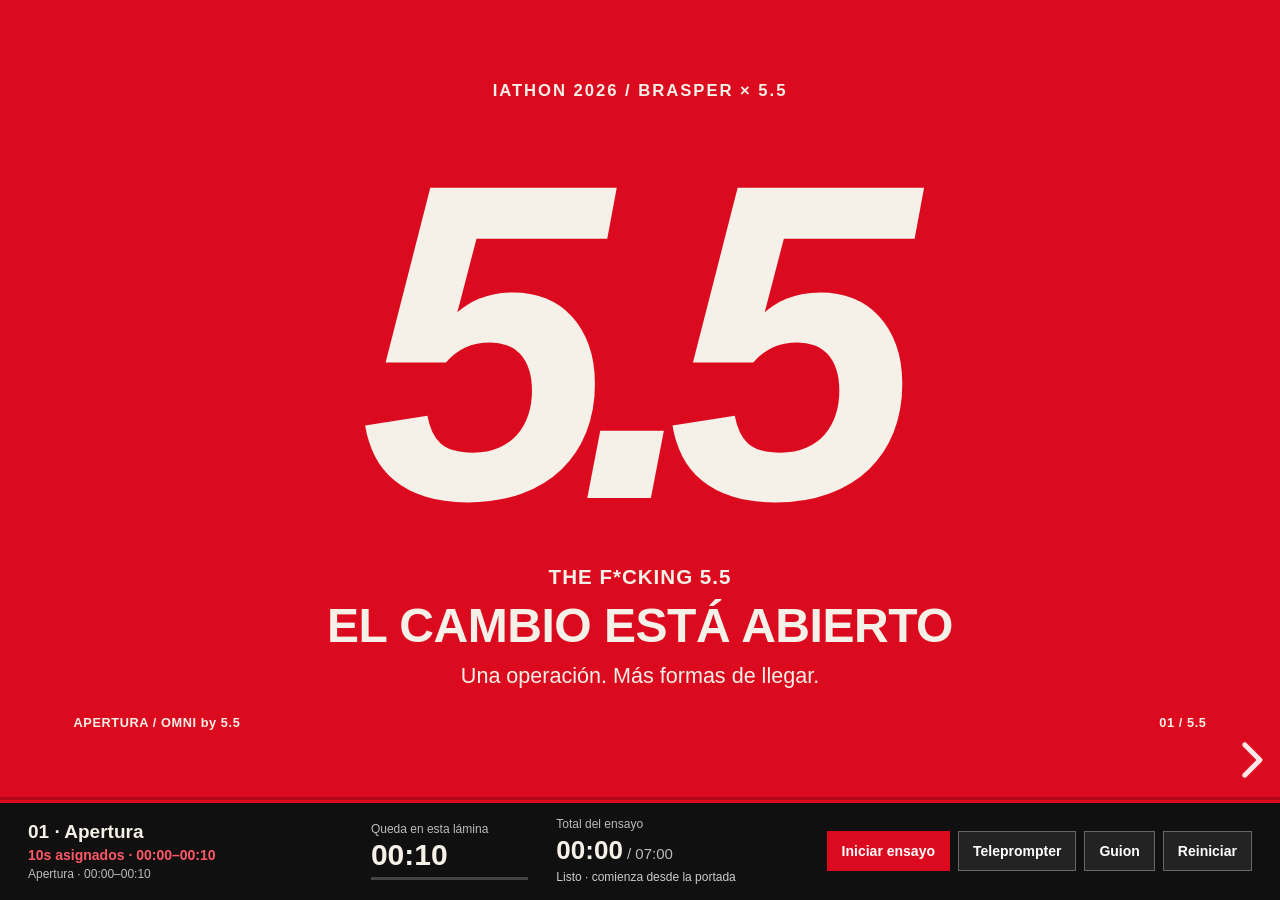
==== commit 99385b18: "docs: add timed teleprompter and speaker-note end cues" ====
--- a/presentacion-final/7-minutos-v2/index.html
+++ b/presentacion-final/7-minutos-v2/index.html
@@ -1,4 +1,4 @@
 <!DOCTYPE html>
 
 <html lang="es"><head><meta charset="utf-8"/><meta content="width=device-width,initial-scale=1" name="viewport"/><title>OMNI by 5.5 · V2 · Ensayo de 7 minutos</title><link href="../vendor/package/dist/reveal.css" rel="stylesheet"/><link href="seven.css" rel="stylesheet"/><link href="rehearsal.css" rel="stylesheet"/></head><body><div class="reveal"><div class="slides">
-<section data-background-color="#DC0A1E" data-duration="10" id="equipo"><div class="canvas"><div class="eyebrow">IATHON 2026 / BRASPER × 5.5</div><div class="covermark kinetic">5.5</div><p class="hero-manifest">THE F*CKING 5.5</p><h1>EL CAMBIO ESTÁ ABIERTO</h1><p class="cover-sub">Una operación. Más formas de llegar.</p><footer><span>APERTURA / OMNI by 5.5</span><span>01 / 5.5</span></footer></div><aside class="notes">10 s. Somos 5.5. Con OMNI ayudamos a Brasper a conectar su atención comercial con cada operación de cambio entre Perú y Brasil.</aside></section><section data-background-color="#F5F0E8" data-duration="15" id="personas"><div class="canvas light"><div class="eyebrow">EQUIPO</div><h2 class="kinetic">CUATRO PERSONAS<br/>UN MISMO RETO</h2><div class="people"><article><figure class="portrait portrait-david"><img alt="Foto de David" decoding="sync" src="../7-minutos/assets/equipo/david.jpeg"/></figure><b>DAVID</b><span>WhatsApp</span><p>Agente conversacional</p></article><article><figure class="portrait portrait-binni"><img alt="Foto de Binni" decoding="sync" src="../7-minutos/assets/equipo/binni.jpeg"/></figure><b>BINNI</b><span>App móvil</span><p>Asistente y backend</p></article><article><figure class="portrait portrait-jordy"><img alt="Foto de Jordy" decoding="sync" src="../7-minutos/assets/equipo/jordy.jpeg"/></figure><b>JORDY</b><span>Web</span><p>Formulario y portal</p></article><article><figure class="portrait portrait-melani"><img alt="Foto de Melani" decoding="sync" src="../7-minutos/assets/equipo/melani.jpeg"/></figure><b>MELANI</b><span>Backoffice</span><p>Revisión de operaciones</p></article></div><p class="lead bottom-note">Cuatro módulos. Un mismo recorrido para el cliente.</p><img alt="BrasPer Transferencias" class="client-logo" src="../7-minutos/assets/brasper.jpg"/><footer><span>EQUIPO / OMNI by 5.5</span><span>02 / 5.5</span></footer></div><aside class="notes">15 s. David desarrolló WhatsApp; Binni, la app y el backend; Jordy, la web; y Melani, el backoffice. Trabajamos por módulos, sobre un mismo recorrido: que el cliente avance y el equipo pueda acompañarlo.</aside></section><section data-background-color="#0B0B0B" data-duration="30" id="diagnostico"><div class="canvas"><div class="eyebrow">01 / PROBLEMÁTICA</div><h2 class="kinetic">EL BRIEF PEDÍA FACTURAR<br/>EL NEGOCIO PEDÍA VENDER</h2><div class="columns"><div><h3>EL ENCARGO</h3><p>Facturación y trabajo manual.</p><p>TI ya tenía su solución encaminada.</p></div><div><h3>EL HALLAZGO</h3><p>La mayor oportunidad estaba en ventas y en la experiencia del cliente.</p></div></div><p class="lead">Fuimos al proceso, a los chats y a los datos.</p><footer><span>01 / PROBLEMÁTICA / OMNI by 5.5</span><span>03 / 5.5</span></footer></div><aside class="notes">30 s. El pedido inicial era automatizar facturación. Nuestra experiencia en consultoría nos llevó a preguntar por todo el proceso: cómo llega el cliente, dónde espera y qué información vuelve a digitarse. TI ya tenía encaminada una solución para facturación. Al revisar chats y datos encontramos una oportunidad de mayor alcance: potenciar ventas y mejorar la experiencia desde la primera consulta.</aside></section><section data-background-color="#F5F0E8" data-duration="30" id="oportunidad"><div class="canvas light"><div class="eyebrow">01 / PROBLEMÁTICA</div><h2 class="kinetic">64 COTIZACIONES<br/>QUE TODAVÍA NO AVANZAN</h2><div class="metrics"><div><b>131</b><span>chats recibidos / día</span></div><div><b>67</b><span>terminan en transferencia</span></div><div class="red"><b>64</b><span>quedan en cotización</span></div></div><p class="lead">Entender qué les faltó. Dar seguimiento con el equipo.</p><p class="fine">Promedios informados. Seguimiento a consultas con datos disponibles y autorización. No todas son ventas recuperables.</p><footer><span>01 / PROBLEMÁTICA / OMNI by 5.5</span><span>04 / 5.5</span></footer></div><aside class="notes">30 s. Brasper recibe, en promedio, ciento treinta y un chats al día. Sesenta y siete terminan en transferencia y sesenta y cuatro se quedan en cotización. La conversión ronda el cincuenta y uno por ciento. Con datos disponibles y autorización, el equipo puede investigar qué los desmotivó, retomar el contacto y sugerir una alternativa. La oportunidad es aprender y acompañar, no dar por perdida cada consulta.</aside></section><section data-background-color="#DC0A1E" data-duration="25" id="omni"><div class="canvas"><div class="eyebrow">02 / SOLUCIÓN PROPUESTA</div><h2 class="kinetic">CUATRO FORMAS DE LLEGAR<br/>UN REGISTRO OPERATIVO</h2><div class="channel-strip"><article><b>WHATSAPP</b><p>Conversación con IA</p></article><article><b>WEB</b><p>Formulario y seguimiento</p></article><article><b>APP iOS</b><p>Experiencia para iPhone</p></article><article><b>APP ANDROID</b><p>Experiencia para Android</p></article></div><div class="one-record"><strong>1</strong><p>registro operativo como punto de encuentro<br/><b>Firebase + revisión en backoffice</b></p></div><p class="fine">Cuatro puntos de acceso propuestos. iOS y Android comparten el módulo móvil. Integración de identidad por validar; sin afirmar publicación en tiendas.</p><footer><span>02 / SOLUCIÓN PROPUESTA / OMNI by 5.5</span><span>05 / 5.5</span></footer></div><aside class="notes">25 s. OMNI by 5.5 propone cuatro puntos de acceso: WhatsApp, web, app para iOS y app para Android. Cada cliente elige su pantalla y la operación sigue un proceso común sobre Firebase con revisión interna. Las dos apps comparten el módulo móvil; no duplican el backend. La integración de identidad y la publicación en tiendas deben validarse.</aside></section><section data-background-color="#0B0B0B" data-duration="30" id="whatsapp"><div class="canvas"><div class="eyebrow">02 / SOLUCIÓN PROPUESTA</div><div class="phone-layout"><div class="copy"><h2 class="kinetic">ESCRIBE COMO HABLAS<br/>LA IA TE ORIENTA</h2><p class="lead">Entiende la intención y presenta una cotización.</p><div class="rules"><p><b>LA IA</b><span>Conversación y orientación.</span></p><p><b>LAS REGLAS</b><span>Importes, datos y estados.</span></p><p><b>EL EQUIPO</b><span>Revisión del ingreso y excepciones.</span></p></div></div><figure class="phone"><img alt="Captura aportada: agente de Brasper en WhatsApp cotizando un envío BRL a PEN" src="../7-minutos/assets/whatsapp.jpg"/></figure></div><p class="fine">Captura del módulo conversacional del equipo. Derivación a un asesor con contexto: siguiente iteración.</p><footer><span>02 / SOLUCIÓN PROPUESTA / OMNI by 5.5</span><span>06 / 5.5</span></footer></div><aside class="notes">30 s. En WhatsApp, el cliente escribe como habla: quiero enviar quinientos reales a Perú. El agente interpreta la intención y presenta los siguientes pasos. La IA orienta la conversación; las reglas controlan importes y estados. El equipo sigue validando el ingreso. En la siguiente iteración, el cliente también podrá pedir un asesor y transferirle el contexto del caso.</aside></section><section data-background-color="#DC0A1E" data-duration="25" id="web"><div class="canvas"><div class="eyebrow">02 / SOLUCIÓN PROPUESTA</div><h2 class="kinetic">EL CLIENTE AVANZA<br/>DESDE SU PANTALLA</h2><div class="web-pair"><figure class="browser-shot"><img alt="Captura aportada de la web de Brasper y su cotizador" src="../7-minutos/assets/web-inicio.jpg"/></figure><figure class="mobile-web"><img alt="Portal móvil actual: operación BR-0029 en revisión y su seguimiento" src="../7-minutos/assets/web-seguimiento-movil.jpg"/></figure><div class="web-steps"><p><b>01</b> Cotiza y registra el destino.</p><p><b>02</b> Adjunta su comprobante.</p><p><b>03</b> Consulta el estado.</p></div></div><footer><span>02 / SOLUCIÓN PROPUESTA / OMNI by 5.5</span><span>07 / 5.5</span></footer></div><aside class="notes">25 s. La web abre otro camino para el cliente. Cotiza, registra al destinatario, adjunta el comprobante y consulta el estado desde su pantalla. La solicitud puede entrar fuera de horario. El cliente distingue un pago en revisión de un envío registrado, y la asesora recibe información ordenada en lugar de volver a copiar toda la conversación.</aside></section><section data-background-color="#F5F0E8" data-duration="20" id="backoffice"><div class="canvas light"><div class="eyebrow">02 / SOLUCIÓN PROPUESTA</div><h2 class="kinetic">MENOS DIGITACIÓN<br/>MÁS CONTROL DEL CASO</h2><figure class="backoffice-crop"><img alt="Detalle de la captura aportada: operaciones de WhatsApp y web aprobadas en backoffice" src="../7-minutos/assets/backoffice.jpg"/></figure><div class="stages"><span>Registrada</span><span>En revisión</span><span>Aprobada</span><span>Envío registrado</span></div><p class="fine">Captura del módulo interno aportada por el equipo. Los estados no acreditan ejecución bancaria automática.</p><footer><span>02 / SOLUCIÓN PROPUESTA / OMNI by 5.5</span><span>08 / 5.5</span></footer></div><aside class="notes">20 s. El backoffice conserva la decisión humana. Reúne operaciones para revisar el ingreso y resolver excepciones. Buscamos reducir digitación repetida y ganar control del caso. Registrar un estado no equivale a ejecutar automáticamente un pago bancario.</aside></section><section data-background-color="#F5F0E8" data-duration="35" id="kpis"><div class="canvas light"><div class="eyebrow">03 / IMPACTO · MÉTRICAS Y KPIs</div><h2 class="kinetic">CADA ETAPA<br/>TIENE QUE DEJAR UN NÚMERO</h2><table class="kpi-table"><thead><tr><th>KPI</th><th>Punto de partida</th><th>Qué mediremos en el piloto</th></tr></thead><tbody><tr><td>Conversión</td><td>51,1% de chats</td><td>Transferencias / chats comparables</td></tr><tr><td>Tiempo por operación</td><td>Sin medición de cierre</td><td>Registro, validación y envío</td></tr><tr><td>Errores y retrabajo</td><td>Línea base pendiente</td><td>Correcciones / operaciones</td></tr><tr><td>Productividad</td><td>Plantilla: 6 ventas + 3 contabilidad</td><td>Operaciones / hora de equipo</td></tr></tbody></table><p class="fine">Base de conversión informada por Brasper. Ahorro de tiempo y reducción de errores: resultados a medir, no porcentajes ya obtenidos.</p><footer><span>03 / IMPACTO · MÉTRICAS Y KPIs / OMNI by 5.5</span><span>09 / 5.5</span></footer></div><aside class="notes">35 s. El impacto se tiene que medir. Primero, conversión de chats a transferencias. Segundo, tiempo por etapa: registro, validación y envío. Tercero, errores y retrabajo por operación. Y cuarto, operaciones por hora del equipo. Ya tenemos una referencia de conversión. Para tiempos y errores necesitamos la línea base del piloto. Eso permitirá demostrar la mejora sin confundir la última actualización de un registro con el tiempo real de una venta.</aside></section><section data-background-color="#DC0A1E" data-duration="25" id="24h"><div class="canvas"><div class="eyebrow">03 / IMPACTO · GANANCIA PROYECTADA</div><h2 class="kinetic">TU PRÓXIMO CLIENTE<br/>NO ESPERA A MAÑANA</h2><div class="night"><strong>24/7</strong><p>para recibir intención de compra.<br/>Más canales y una experiencia que da claridad.</p></div><div class="metrics small-metrics"><div><b>4</b><span>puntos de acceso: WhatsApp, web, iOS y Android</span></div><div><b>64 / día</b><span>cotizaciones para investigar y acompañar</span></div></div><p class="fine">Potencial por medir: nueva demanda, conversión y seguimiento. Registrar motivos y contactos autorizados; revisión humana con horario.</p><footer><span>03 / IMPACTO · GANANCIA PROYECTADA / OMNI by 5.5</span><span>10 / 5.5</span></footer></div><aside class="notes">25 s. El potencial de crecimiento viene de varias fuentes: recibir intención de compra a cualquier hora, abrir cuatro puntos de acceso y dar una experiencia más clara. Además, el tiempo liberado permite al equipo seguir las cotizaciones pendientes. Queremos entender por qué alguien no compró y probar campañas o cupones que dejen margen. Ese crecimiento se medirá en el piloto.</aside></section><section data-background-color="#0B0B0B" data-duration="25" id="economia"><div class="canvas"><div class="eyebrow">03 / IMPACTO · CAPACIDAD OPERATIVA</div><h2 class="kinetic">S/109.200</h2><p class="big-label">AL AÑO DE AHORRO OPERATIVO POTENCIAL</p><div class="salary"><div><b>6 a 3</b><span>ventas · dedicación operativa equivalente</span></div><div><b>3 a 1</b><span>contabilidad · dedicación operativa equivalente</span></div><div><b>S/9.100</b><span>valor mensual del tiempo y capacidad liberados</span></div></div><p class="lead">Más capacidad para captar, capacitar y hacer seguimiento.</p><p class="fine">Equivalente salarial bruto del escenario, no ahorro de caja ejecutado. Reasignar tiempo a otras tareas. Antes de tecnología, cargas y transición.</p><footer><span>03 / IMPACTO · CAPACIDAD OPERATIVA / OMNI by 5.5</span><span>11 / 5.5</span></footer></div><aside class="notes">25 s. Bien implementada, la automatización puede liberar tiempo equivalente a ciento nueve mil doscientos soles al año, bajo el escenario salarial. El equipo puede capacitarse y dedicar esa capacidad a captar clientes, acompañar consultas y mejorar la conversión. El ahorro es de trabajo operativo y capacidad disponible; no estamos planteando despidos ni afirmando que ese importe ya quedó libre en caja.</aside></section><section data-background-color="#0B0B0B" data-duration="35" id="costobeneficio"><div class="canvas"><div class="eyebrow">03 / IMPACTO · COSTO-BENEFICIO</div><h2 class="kinetic">CUÁNTO CUESTA<br/>Y QUÉ PODRÍA DEVOLVER</h2><div class="cost-grid"><article><span>PUESTA EN MARCHA</span><b>Incluida</b><p>Desarrollo e integración como aporte del equipo al concurso.</p></article><article><span>OPERACIÓN / OBJETIVO</span><b>≈S/1.400</b><p>Con Meta. <a class="detail-link" href="#/anexo-optimizacion">Datos agrupados · propuesta</a></p></article><article><span>CONTRIBUCIÓN / ESCENARIO</span><b><a class="scenario-link" href="#/anexo-modelo" title="Ver cálculo y supuestos en el anexo A">+S/3.780</a></b><p>Hipótesis antes de costos.<br/><a class="detail-link" href="#/anexo-a2">Ver escenarios 5%, 10% y 20%</a></p></article></div><div class="net-example"><b>94 operaciones</b><p>nuevas al mes cubrirían S/1.400 de tecnología<br/>si cada una deja S/15 de margen.</p></div><p class="fine">Objetivo por implementar: 2 mensajes + soporte en 10% de casos. Escenario S/3.780 − S/1.400 = S/2.380 antes de otros costos. Sin optimizar: S/3.500.</p><footer><span>03 / IMPACTO · COSTO-BENEFICIO / OMNI by 5.5</span><span>12 / 5.5</span></footer></div><aside class="notes">35 s. La puesta en marcha está incluida. Proponemos optimizar WhatsApp agrupando los datos en un formulario: un mensaje de entrada y una confirmación, con apoyo adicional en algunos casos. Aún no está implementado. Con tarifas conservadoras de Meta y reserva, el objetivo baja de tres mil quinientos a mil cuatrocientos soles mensuales. El escenario comercial dejaría dos mil trescientos ochenta antes de otros costos. Noventa y cuatro operaciones nuevas cubrirían esa tecnología. Validaremos costo y experiencia juntos.</aside></section><section data-background-color="#0B0B0B" data-duration="65" id="video"><div class="canvas"><div class="eyebrow">04 / DEMO</div><div class="film"><video controls="" id="product-video" playsinline="" poster="assets/video-poster.jpg" preload="metadata"><source src="../7-minutos/video/proceso.mp4" type="video/mp4"/></video></div><div class="film-caption"><b>65″</b><p>Canales, registro y revisión interna.<br/><span>Recorrido técnico aportado por el equipo.</span></p><button id="play-video">Reproducir</button></div><footer><span>04 / DEMO / OMNI by 5.5</span><span>13 / 5.5</span></footer></div><aside class="notes">65 s de video, sin voz original. Reproducir manualmente con el botón o la barra espaciadora. Es el video de 64,5 s recuperado del PDF aportado, con datos de presentación y composiciones de arquitectura. No presentarlo como prueba bancaria, fiscal ni certificación de identidad entre canales. Incluye una fila de prueba en USD que no amplía el alcance PEN/BRL de la web. En PDF se conserva un fotograma, sin video incrustado. Si se explica por encima, respetar el tiempo total.</aside></section><section data-background-color="#F5F0E8" data-duration="30" id="siguiente"><div class="canvas light"><div class="eyebrow">PRÓXIMOS PASOS</div><h2 class="kinetic">EL SIGUIENTE PASO<br/>ES VENDER CON MÁS CONTEXTO</h2><div class="future-grid"><article><b>01 / ATENCIÓN HÍBRIDA</b><p>Pasar de la IA a un asesor con contexto.</p><span>Resolver excepciones sin repetir el caso.</span></article><article><b>02 / SEGUIMIENTO + IA</b><p>Entender por qué no compraron y volver a acompañarlos.</p><span>Probar campañas y cupones, midiendo margen.</span></article><article><b>03 / INTEGRACIÓN BANCARIA</b><p>Evaluar un banco o fintech para conciliar y pagar.</p><span>Automatización sujeta a controles.</span></article></div><p class="lead">Primero medir el piloto. Después ampliar lo que funcione.</p><p class="fine">Próxima iteración: formularios y mensajes agrupados para optimizar costo. Flow nativo sujeto a Meta. Identidad y módulos por validar.</p><footer><span>PRÓXIMOS PASOS / OMNI by 5.5</span><span>14 / 5.5</span></footer></div><aside class="notes">30 s. La próxima fase combina personas e inteligencia artificial. Primero, pasar del bot a un asesor con contexto. Después, usar información centralizada para registrar motivos, priorizar consultas y hacer seguimiento. El equipo puede probar campañas y cupones, comparando ventas y margen. Un CRM con IA ayudará a escalar ese trabajo. Más adelante, evaluar un banco o fintech para ampliar la automatización con controles. Cada paso se valida antes de expandirse.</aside></section><section data-background-color="#DC0A1E" data-duration="10" id="cierre"><div class="canvas"><div class="eyebrow">CIERRE</div><h2 class="closing kinetic">QUE LLEGUEN<br/>QUE AVANCEN<br/>QUE VUELVAN</h2><p class="close-sub">OMNI <span>by 5.5</span></p><p class="close-bottom">WhatsApp + web + iOS + Android. Un proceso que se puede medir.</p><footer><span>CIERRE / OMNI by 5.5</span><span>15 / 5.5</span></footer></div><aside class="notes">10 s. OMNI by 5.5: que lleguen, que avancen y que vuelvan. Una experiencia que acompaña el crecimiento de Brasper. El cambio está abierto.</aside></section><section data-background-color="#F5F0E8" data-duration="10" id="gracias"><div class="canvas light"><div class="eyebrow">AGRADECIMIENTOS</div><h2 class="kinetic">GRACIAS</h2><div class="organizers"><span>ORGANIZAN</span><img alt="She Leads Data" src="../7-minutos/assets/logos/she-leads-data.png"/><img alt="Ingenia Lab" src="../7-minutos/assets/logos/ingenia-lab.png"/></div><div class="partners"><div class="logo-label">SPONSORS Y ALIADOS</div><div class="logo-grid"><img alt="DIIC Institute" src="../7-minutos/assets/logos/diic-institute.png"/><img alt="Make" src="../7-minutos/assets/logos/make.png"/><img alt="Impact Startup Competition" src="../7-minutos/assets/logos/impact-startup.png"/><img alt="Warmi Ventures" src="../7-minutos/assets/logos/warmi-ventures.png"/><img alt="Replit" src="../7-minutos/assets/logos/replit.png"/><img alt="Cámara de Comercio de Lima" src="../7-minutos/assets/logos/ccl.png"/><img alt="Scale" src="../7-minutos/assets/logos/scale.png"/><img alt="CTC" src="../7-minutos/assets/logos/ctc.png"/><img alt="Aliado del evento" src="../7-minutos/assets/logos/aliado-r.png"/><img alt="STEM Lab" src="../7-minutos/assets/logos/stem-lab.png"/><img alt="Google Cloud" src="../7-minutos/assets/logos/google-cloud.png"/><img alt="Xertica" src="../7-minutos/assets/logos/xertica.png"/><img alt="Bluetab" src="../7-minutos/assets/logos/bluetab.png"/></div></div><footer><span>AGRADECIMIENTOS / OMNI by 5.5</span><span>16 / 5.5</span></footer></div><aside class="notes">10 s. Gracias. Somos 5.5. Quedamos atentos a sus preguntas.</aside></section><section data-appendix="true" data-background-color="#F5F0E8" data-duration="0" id="anexo-modelo"><div class="canvas light"><div class="eyebrow">ANEXO A / IMPACTO COMERCIAL</div><h2>ASÍ SE FORMA<br/>EL ESCENARIO DE S/3.780</h2><div class="metrics"><div><b>192</b><span>por seguimiento hipotético al 10%</span></div><div><b>60</b><span>nuevas nocturnas, distintas</span></div><div><b>S/3.780</b><span>252 operaciones × S/15 de margen</span></div></div><p class="lead">El costo de Meta también cambia la ecuación.</p><p class="fine">192 = 64 × 10% × 30. 60 = 10 × 20% × 30. Hipótesis sin solapamientos. Restar tecnología, cupones y campañas. No son ventas observadas.</p><a class="return" href="#/costobeneficio">Volver al impacto</a><a class="next-annex" href="#/anexo-a2">Comparar 5%, 10% y 20% · Anexo A.2</a><footer><span>ANEXOS / OMNI by 5.5</span><span>17 / 5.5</span></footer></div><aside class="notes">Anexo fuera de tiempo. Recuperación aún por implementar. 192*15=2880. Con 60 operaciones nocturnas distintas, serían 252 y S/3780 antes de costos, solo si no se solapan. No tratar como ROI ni sumar salarios brutos como caja disponible.</aside></section><section data-appendix="true" data-background-color="#F5F0E8" data-duration="0" id="anexo-a2"><div class="canvas light"><div class="eyebrow">ANEXO A.2 / SENSIBILIDAD DEL CRECIMIENTO</div><h2>EL RETORNO CAMBIA<br/>CON LA CONVERSIÓN Y EL COSTO</h2><table class="scenario-table"><thead><tr><th>Recuperación</th><th>Seguimiento</th><th>Total + 60 nocturnas</th><th>Contribución</th><th>Tras S/300 WAHA</th><th>Tras S/1.400 optimizado</th></tr></thead><tbody><tr><td>5%</td><td>96</td><td>156</td><td>S/2.340</td><td>S/2.040</td><td>S/940</td></tr><tr class="scenario-central"><td>10%</td><td>192</td><td>252</td><td>S/3.780</td><td>S/3.480</td><td>S/2.380</td></tr><tr><td>20%</td><td>384</td><td>444</td><td>S/6.660</td><td>S/6.360</td><td>S/5.260</td></tr></tbody></table><p class="scenario-summary">Con optimización propuesta, el caso central deja S/2.380 antes de otros costos.</p><a class="return" href="#/anexo-modelo">Volver al cálculo del anexo A</a><a class="next-annex" href="#/costobeneficio">Volver al impacto</a><p class="fine">Hipótesis: 30 días, margen S/15, ventas distintas. Optimización de mensajes pendiente. Saldos antes de campañas, cupones y costos no incluidos.</p><footer><span>ANEXOS / OMNI by 5.5</span><span>18 / 5.5</span></footer></div><aside class="notes">El presupuesto de S/1.400 usa la propuesta de formulario/Flow y dos mensajes más soporte en 10% de los casos; no está implementado. Mantener S/3.500 como referencia sin optimizar. WAHA es alternativa, no costo adicional.</aside></section><section data-appendix="true" data-background-color="#0B0B0B" data-duration="0" id="anexo-alcance"><div class="canvas"><div class="eyebrow">ANEXO B / ALCANCE</div><h2>EL REGISTRO PERMITE MEDIR<br/>LA INTEGRACIÓN SE VALIDA</h2><div class="columns"><div><h3>ENTREGA WEB REVISADA</h3><p>Cotización y registro sobre Firebase.<br/>Adjunto y seguimiento por estado.</p><p>Sesión anónima en el navegador.</p></div><div><h3>AMPLIACIONES</h3><p>Identidad compartida y CRM.<br/>Flow nativo y recuperación.<br/>Pago bancario automático.</p></div></div><p class="fine">El video ilustra el conjunto modular con datos de presentación. No certifica emisión fiscal, liquidación bancaria ni continuidad entre dispositivos.</p><a class="return" href="#/siguiente">Volver al piloto</a><footer><span>ANEXOS / OMNI by 5.5</span><span>19 / 5.5</span></footer></div><aside class="notes">Anexo fuera de tiempo. Web revisada en f9ae0aa. No reactivar dashboard Supabase para representar el módulo interno de Firebase. La captura de backoffice y WhatsApp procede del material del equipo, no de una prueba externa realizada para esta entrega.</aside></section><section data-appendix="true" data-background-color="#F5F0E8" data-duration="0" id="anexo-fuentes"><div class="canvas light"><div class="eyebrow">ANEXO C / FUENTES</div><h2>DATOS, CAPTURAS<br/>Y SUPUESTOS A LA VISTA</h2><div class="source-list"><p><b>WhatsApp y Facebook</b><span>131 chats, 67 transferencias, 64 cotizaciones por día. Promedios informados.</span></p><p><b>Transferencias SQL</b><span>3.723 registros en el período observado. Última modificación no equivale al cierre.</span></p><p><b>Material del equipo</b><span>Capturas, video, nombres y logos del PDF aportado.</span></p><p><b>Modelo económico</b><span>Plantilla 6 + 3. Sueldos y demanda fuera de horario son supuestos.</span></p></div><a class="return" href="#/diagnostico">Volver al diagnóstico</a><footer><span>ANEXOS / OMNI by 5.5</span><span>20 / 5.5</span></footer></div><aside class="notes">Anexo fuera de tiempo. Fuentes en ../fuentes/. El PDF de referencia contiene otra dotación y comparaciones de tiempos y costos que no se usan como hechos en esta versión. La mediana de última actualización no se presenta como duración de venta. No se reproduce la proyección 2027 como expectativa oficial.</aside></section><section data-appendix="true" data-background-color="#F5F0E8" data-duration="0" id="anexo-futuro"><div class="canvas light"><div class="eyebrow">ANEXO D / PRÓXIMOS PASOS</div><h2>QUÉ MÁS PODEMOS HACER<br/>Y PARA QUÉ</h2><table class="future-table"><thead><tr><th>Ampliación</th><th>Valor esperado</th><th>Condición</th></tr></thead><tbody><tr><td>Bot + asesor humano</td><td>Continuar casos complejos con contexto</td><td>Bandeja, responsables y tiempos de atención</td></tr><tr><td>CRM + seguimiento con IA</td><td>Entender y probar recuperación</td><td>Motivos, consentimiento y medición</td></tr><tr><td>Alertas de cotización</td><td>Acompañar intención de compra</td><td>Reglas, vigencia y autorización</td></tr><tr><td>Flow nativo</td><td>Recoger datos dentro de WhatsApp</td><td>Habilitación de Meta y endpoint</td></tr><tr><td>Banco o fintech</td><td>Conciliar y ampliar automatización</td><td>API, contrato y controles</td></tr></tbody></table><a class="return" href="#/siguiente">Volver a próximos pasos</a><footer><span>ANEXOS / OMNI by 5.5</span><span>21 / 5.5</span></footer></div><aside class="notes">Anexo fuera del tiempo de exposición. Los próximos pasos se priorizan con el negocio y no equivalen a funcionalidades implementadas. La atención híbrida mantiene los mismos tres canales: el humano es una modalidad de atención, no un cuarto canal.</aside></section><section data-appendix="true" data-background-color="#F5F0E8" data-duration="0" id="anexo-costos"><div class="canvas light"><div class="eyebrow">ANEXO E / COSTOS TECNOLÓGICOS</div><h2>META OPTIMIZADO<br/>MENOS MENSAJES POR OPERACIÓN</h2><table class="cost-detail"><thead><tr><th>Recurso</th><th>USD / mes</th><th>PEN / mes</th></tr></thead><tbody><tr><td>Infraestructura, web e IA</td><td>64,08</td><td>243,50</td></tr><tr><td>Meta · 3.800 servicios × US$0,03</td><td>114,00</td><td>433,20</td></tr><tr><td>Meta · 4.000 confirmaciones × US$0,03</td><td>120,00</td><td>456,00</td></tr><tr><td>Total con 20% de reserva</td><td>357,70</td><td>1.359,24</td></tr></tbody></table><p class="cost-summary">Objetivo: <b>S/1.400/mes</b>. Referencia sin optimizar: S/3.500.</p><a class="return" href="#/costobeneficio">Volver al costo-beneficio</a><p class="fine">Propuesta: 4.000 chats; 1 apertura + 1 confirmación; 10% con 2 apoyos. Tarifa Perú. Confirmaciones se cuentan pagadas por prudencia. No implementado.</p><footer><span>ANEXOS / OMNI by 5.5</span><span>22 / 5.5</span></footer></div><aside class="notes">Fuentes oficiales y supuestos detallados en COSTOS_TECNOLOGICOS.md. La base usa WAHA en VPS, no Cloud API oficial. No incluye honorarios, impuestos ni pagos bancarios. Los S/300 del primer mes no se duplican como costo de instalación.</aside></section><section data-appendix="true" data-background-color="#DC0A1E" data-duration="0" id="anexo-optimizacion"><div class="canvas"><div class="eyebrow">ANEXO F / OPTIMIZACIÓN PROPUESTA</div><h2>LOS DATOS EN EL FORMULARIO<br/>EL CHAT PARA ACOMPAÑAR</h2><div class="optimization-steps"><article><b>01 / UN SOLO MENSAJE</b><p>Cotización y botón al formulario web o Flow.</p></article><article><b>02 / DATOS AGRUPADOS</b><p>Identidad, destino y comprobante en el formulario.</p></article><article><b>03 / UNA CONFIRMACIÓN</b><p>Resultado y comprobante juntos. Ayuda si se necesita.</p></article></div><div class="optimization-stats"><div><b>6 a 2,2</b><span>mensajes medios por chat, supuesto</span></div><div><b>≈60%</b><span>menos presupuesto: S/3.500 a S/1.400</span></div></div><a class="return" href="#/costobeneficio">Volver al costo-beneficio</a><p class="fine">Objetivo aún no implementado. Incluye soporte: 10% × 2 mensajes adicionales. Flow sujeto a Meta; plantilla no implica gratuidad. Preguntas y seguimientos extra elevan costo.</p><footer><span>ANEXOS / OMNI by 5.5</span><span>23 / 5.5</span></footer></div><aside class="notes">Diseño propuesto: un CTA de apertura, captura y validación en formulario con backend, y una confirmación final combinada. No enviar una respuesta de WhatsApp por cada campo. Reservar dos apoyos en 10% de casos. Servicio inicial y ayuda dentro de ventana; si la confirmación llega fuera de ventana, plantilla de utilidad aprobada. No tratar cupones ni campañas como utilidad. Validar entrega, carga de adjuntos, accesibilidad, finalización y necesidad real de ayuda.</aside></section><section data-appendix="true" data-background-color="#0B0B0B" data-duration="0" id="anexo-ia-responsable"><div class="canvas"><div class="eyebrow">ANEXO G / IA RESPONSABLE</div><h2>IA IDENTIFICADA<br/>OPERACIÓN CON REGLAS</h2><p class="ia-disclosure"><b>AVISO PROPUESTO AL INICIAR</b><br/>«Soy el asistente virtual de Brasper y utilizo IA para orientarte. El equipo valida tu operación».</p><div class="ia-controls"><article><h3>CONVERSACIÓN CON IA</h3><p>Comprende preguntas y orienta.<br/>Se informa al usuario cuando se utiliza.</p></article><article><h3>PROCESO DETERMINISTA</h3><p>Importes, validaciones y estados siguen reglas del sistema.</p></article><article><h3>CONTROL HUMANO</h3><p>El equipo verifica el ingreso.<br/>La IA no autoriza pagos.</p></article></div><p class="fine">Diseño alineado con transparencia y privacidad: Ley 31814 y D.S. 115-2025-PCM, arts. 25, 26 y 31.2. Aviso explícito de IA por incorporar y validar en cada canal; no acredita cumplimiento integral.</p><a class="return" href="#/whatsapp">Volver a WhatsApp</a><footer><span>ANEXOS / OMNI by 5.5</span><span>24 / 5.5</span></footer></div><aside class="notes">La automatización es híbrida: el modelo interpreta y redacta; las reglas y los estados controlan el proceso financiero, con revisión humana. El saludo revisado en el código dice asistente virtual, pero todavía no explicita IA. El aviso de esta lámina es una propuesta, no evidencia de despliegue. El D.S. 115-2025-PCM desarrolla la Ley 31814: el art. 25.1 trata la transparencia para sistemas de riesgo alto; el 25.2 contempla etiquetado visible cuando sea relevante; el 26 exige protección de datos; el 31.2 prevé políticas y protocolos de transparencia del sector privado. No se clasifica automáticamente este chatbot como riesgo alto. Los plazos de la primera disposición final dependen del sector y de la condición MYPE. No afirmar cumplimiento total ni certificación sin verificar alcance, datos y despliegue. Fuente oficial consultada 15/10/2026: https://busquedas.elperuano.pe/dispositivo/NL/2436426-1</aside></section></div></div><nav aria-label="Herramientas de presentación" id="tools"><button id="home">5.5</button><button id="appendix">Anexos</button><button id="timer-toggle">Tiempos · T</button><button id="fullscreen">Pantalla completa</button><a href="../7-minutos/OMNI-5.5-7-minutos.pdf">PDF</a><button aria-controls="pitch-guide" aria-expanded="false" id="guide-toggle">Guion · G</button><a href="../7-minutos/">V1</a></nav><script src="../vendor/package/dist/reveal.js"></script><script src="../vendor/package/plugin/notes/notes.js"></script><script src="../vendor/gsap.min.js"></script><script src="seven.js" type="module"></script><section aria-label="Tiempos del pitch" class="rehearsal-bar" id="timer"><div class="timing-current"><span id="stage-label">Apertura</span><span id="stage-window"></span><small id="phase-window"></small></div><div class="timing-count"><span id="slide-time-label">Queda en esta lámina</span><strong id="slide-clock">00:10</strong><div class="time-track"><i id="slide-progress"></i></div></div><div class="timing-total"><span>Total del ensayo</span><strong><b id="clock">00:00</b><small> / 07:00</small></strong><span id="pace" role="status">Listo para ensayar</span></div><div class="timing-actions"><button id="start">Iniciar ensayo</button><button id="guide-bottom">Guion</button><button id="reset" title="Reiniciar tiempos sin cambiar de lámina">Reiniciar</button></div></section><aside aria-label="Guion y tiempos" hidden="" id="pitch-guide"><header><div><small>OMNI by 5.5 · V2</small><h2>Tu recorrido de 7 minutos</h2></div><button aria-label="Cerrar guion" id="guide-close">×</button></header><div id="guide-current"><span id="speech-title"></span><p id="speech-text"></p></div><nav aria-label="Diapositivas y tiempos" id="timing-map"></nav><p class="guide-foot">Anexos fuera del cronómetro. Avance manual. T: tiempos · G: guion · P: iniciar o pausar.</p></aside><script id="pitch-data" type="application/json">[{"id": "equipo", "label": "Apertura", "phase": "Apertura", "seconds": 10, "speech": "Somos 5.5. Con OMNI ayudamos a Brasper a conectar su atención comercial con cada operación de cambio entre Perú y Brasil."}, {"id": "personas", "label": "Equipo", "phase": "Equipo", "seconds": 15, "speech": "David desarrolló WhatsApp; Binni, la app y el backend; Jordy, la web; y Melani, el backoffice. Trabajamos por módulos, sobre un mismo recorrido: que el cliente avance y el equipo pueda acompañarlo."}, {"id": "diagnostico", "label": "Diagnóstico", "phase": "Problemática", "seconds": 30, "speech": "El pedido inicial era automatizar facturación. Nuestra experiencia en consultoría nos llevó a preguntar por todo el proceso: cómo llega el cliente, dónde espera y qué información vuelve a digitarse. TI ya tenía encaminada una solución para facturación. Al revisar chats y datos encontramos una oportunidad de mayor alcance: potenciar ventas y mejorar la experiencia desde la primera consulta."}, {"id": "oportunidad", "label": "Cotizaciones pendientes", "phase": "Problemática", "seconds": 30, "speech": "Brasper recibe, en promedio, ciento treinta y un chats al día. Sesenta y siete terminan en transferencia y sesenta y cuatro se quedan en cotización. La conversión ronda el cincuenta y uno por ciento. Con datos disponibles y autorización, el equipo puede investigar qué los desmotivó, retomar el contacto y sugerir una alternativa. La oportunidad es aprender y acompañar, no dar por perdida cada consulta."}, {"id": "omni", "label": "OMNI: cuatro accesos", "phase": "Solución propuesta", "seconds": 25, "speech": "OMNI by 5.5 propone cuatro puntos de acceso: WhatsApp, web, app para iOS y app para Android. Ambas apps comparten el módulo móvil y el backend. La propuesta es que la operación tenga un registro operativo sobre Firebase y una revisión interna por estados. Así, los módulos comparten un proceso comprensible. La continuidad de identidad entre canales es parte de la integración que tenemos que validar."}, {"id": "whatsapp", "label": "WhatsApp con IA", "phase": "Solución propuesta", "seconds": 30, "speech": "En WhatsApp, el cliente escribe como habla: quiero enviar quinientos reales a Perú. El agente interpreta la intención y presenta los siguientes pasos. La IA orienta la conversación; las reglas controlan importes y estados. El equipo sigue validando el ingreso. En la siguiente iteración, el cliente también podrá pedir un asesor y transferirle el contexto del caso."}, {"id": "web", "label": "Recorrido web", "phase": "Solución propuesta", "seconds": 25, "speech": "La web abre otro camino para el cliente. Cotiza, registra al destinatario, adjunta el comprobante y consulta el estado desde su pantalla. La solicitud puede entrar fuera de horario. El cliente distingue un pago en revisión de un envío registrado, y la asesora recibe información ordenada en lugar de volver a copiar toda la conversación."}, {"id": "backoffice", "label": "Backoffice", "phase": "Solución propuesta", "seconds": 20, "speech": "El backoffice conserva la decisión humana. Reúne operaciones para revisar el ingreso y resolver excepciones. Buscamos reducir digitación repetida y ganar control del caso. Registrar un estado no equivale a ejecutar automáticamente un pago bancario."}, {"id": "kpis", "label": "KPIs", "phase": "Impacto y costo-beneficio", "seconds": 35, "speech": "El impacto se tiene que medir. Primero, conversión de chats a transferencias. Segundo, tiempo por etapa: registro, validación y envío. Tercero, errores y retrabajo por operación. Y cuarto, operaciones por hora del equipo. Ya tenemos una referencia de conversión. Para tiempos y errores necesitamos la línea base del piloto. Eso permitirá demostrar la mejora sin confundir la última actualización de un registro con el tiempo real de una venta."}, {"id": "24h", "label": "Atención 24/7", "phase": "Impacto y costo-beneficio", "seconds": 25, "speech": "El potencial de crecimiento viene de varias fuentes: recibir intención de compra a cualquier hora, abrir cuatro puntos de acceso y dar una experiencia más clara. Además, el tiempo liberado permite al equipo seguir las cotizaciones pendientes. Queremos entender por qué alguien no compró y probar campañas o cupones que dejen margen. Ese crecimiento se medirá en el piloto."}, {"id": "economia", "label": "Capacidad operativa", "phase": "Impacto y costo-beneficio", "seconds": 25, "speech": "Bien implementada, la automatización puede liberar tiempo equivalente a ciento nueve mil doscientos soles al año, bajo el escenario salarial. El equipo puede capacitarse y dedicar esa capacidad a captar clientes, acompañar consultas y mejorar la conversión. El ahorro es de trabajo operativo y capacidad disponible; no estamos planteando despidos ni afirmando que ese importe ya quedó libre en caja."}, {"id": "costobeneficio", "label": "Costo-beneficio", "phase": "Impacto y costo-beneficio", "seconds": 35, "speech": "La puesta en marcha está incluida. Proponemos optimizar WhatsApp agrupando los datos en un formulario: un mensaje de entrada y una confirmación, con apoyo adicional en algunos casos. Aún no está implementado. Con tarifas conservadoras de Meta y reserva, el objetivo baja de tres mil quinientos a mil cuatrocientos soles mensuales. El escenario comercial dejaría dos mil trescientos ochenta antes de otros costos. Noventa y cuatro operaciones nuevas cubrirían esa tecnología. Validaremos costo y experiencia juntos."}, {"id": "video", "label": "Demo en video", "phase": "Demo", "seconds": 65, "speech": "Dejar correr el video de 64,5 segundos sin narración. Al terminar, pasar a próximos pasos. Este bloque tiene 65 segundos asignados."}, {"id": "siguiente", "label": "Próximos pasos", "phase": "Próximos pasos", "seconds": 30, "speech": "La próxima fase combina personas e inteligencia artificial. Primero, pasar del bot a un asesor con contexto. Después, usar información centralizada para registrar motivos, priorizar consultas y hacer seguimiento. El equipo puede probar campañas y cupones, comparando ventas y margen. Un CRM con IA ayudará a escalar ese trabajo. Más adelante, evaluar un banco o fintech para ampliar la automatización con controles. Cada paso se valida antes de expandirse."}, {"id": "cierre", "label": "Cierre", "phase": "Cierre", "seconds": 10, "speech": "OMNI by 5.5: que lleguen, que avancen y que vuelvan. Una experiencia que acompaña el crecimiento de Brasper. El cambio está abierto."}, {"id": "gracias", "label": "Agradecimientos", "phase": "Agradecimientos", "seconds": 10, "speech": "Gracias. Somos 5.5. Quedamos atentos a sus preguntas."}]</script></body></html>+<section data-background-color="#DC0A1E" data-duration="10" id="equipo"><div class="canvas"><div class="eyebrow">IATHON 2026 / BRASPER × 5.5</div><div class="covermark kinetic">5.5</div><p class="hero-manifest">THE F*CKING 5.5</p><h1>EL CAMBIO ESTÁ ABIERTO</h1><p class="cover-sub">Una operación. Más formas de llegar.</p><footer><span>APERTURA / OMNI by 5.5</span><span>01 / 5.5</span></footer></div><aside class="notes">10 s. Somos 5.5. Con OMNI ayudamos a Brasper a conectar su atención comercial con cada operación de cambio entre Perú y Brasil.</aside></section><section data-background-color="#F5F0E8" data-duration="15" id="personas"><div class="canvas light"><div class="eyebrow">EQUIPO</div><h2 class="kinetic">CUATRO PERSONAS<br/>UN MISMO RETO</h2><div class="people"><article><figure class="portrait portrait-david"><img alt="Foto de David" decoding="sync" src="../7-minutos/assets/equipo/david.jpeg"/></figure><b>DAVID</b><span>WhatsApp</span><p>Agente conversacional</p></article><article><figure class="portrait portrait-binni"><img alt="Foto de Binni" decoding="sync" src="../7-minutos/assets/equipo/binni.jpeg"/></figure><b>BINNI</b><span>App móvil</span><p>Asistente y backend</p></article><article><figure class="portrait portrait-jordy"><img alt="Foto de Jordy" decoding="sync" src="../7-minutos/assets/equipo/jordy.jpeg"/></figure><b>JORDY</b><span>Web</span><p>Formulario y portal</p></article><article><figure class="portrait portrait-melani"><img alt="Foto de Melani" decoding="sync" src="../7-minutos/assets/equipo/melani.jpeg"/></figure><b>MELANI</b><span>Backoffice</span><p>Revisión de operaciones</p></article></div><p class="lead bottom-note">Cuatro módulos. Un mismo recorrido para el cliente.</p><img alt="BrasPer Transferencias" class="client-logo" src="../7-minutos/assets/brasper.jpg"/><footer><span>EQUIPO / OMNI by 5.5</span><span>02 / 5.5</span></footer></div><aside class="notes">15 s. David desarrolló WhatsApp; Binni, la app y el backend; Jordy, la web; y Melani, el backoffice. Trabajamos por módulos, sobre un mismo recorrido: que el cliente avance y el equipo pueda acompañarlo.</aside></section><section data-background-color="#0B0B0B" data-duration="30" id="diagnostico"><div class="canvas"><div class="eyebrow">01 / PROBLEMÁTICA</div><h2 class="kinetic">EL BRIEF PEDÍA FACTURAR<br/>EL NEGOCIO PEDÍA VENDER</h2><div class="columns"><div><h3>EL ENCARGO</h3><p>Facturación y trabajo manual.</p><p>TI ya tenía su solución encaminada.</p></div><div><h3>EL HALLAZGO</h3><p>La mayor oportunidad estaba en ventas y en la experiencia del cliente.</p></div></div><p class="lead">Fuimos al proceso, a los chats y a los datos.</p><footer><span>01 / PROBLEMÁTICA / OMNI by 5.5</span><span>03 / 5.5</span></footer></div><aside class="notes">30 s. El pedido inicial era automatizar facturación. Nuestra experiencia en consultoría nos llevó a preguntar por todo el proceso: cómo llega el cliente, dónde espera y qué información vuelve a digitarse. TI ya tenía encaminada una solución para facturación. Al revisar chats y datos encontramos una oportunidad de mayor alcance: potenciar ventas y mejorar la experiencia desde la primera consulta.</aside></section><section data-background-color="#F5F0E8" data-duration="30" id="oportunidad"><div class="canvas light"><div class="eyebrow">01 / PROBLEMÁTICA</div><h2 class="kinetic">64 COTIZACIONES<br/>QUE TODAVÍA NO AVANZAN</h2><div class="metrics"><div><b>131</b><span>chats recibidos / día</span></div><div><b>67</b><span>terminan en transferencia</span></div><div class="red"><b>64</b><span>quedan en cotización</span></div></div><p class="lead">Entender qué les faltó. Dar seguimiento con el equipo.</p><p class="fine">Promedios informados. Seguimiento a consultas con datos disponibles y autorización. No todas son ventas recuperables.</p><footer><span>01 / PROBLEMÁTICA / OMNI by 5.5</span><span>04 / 5.5</span></footer></div><aside class="notes">30 s. Brasper recibe, en promedio, ciento treinta y un chats al día. Sesenta y siete terminan en transferencia y sesenta y cuatro se quedan en cotización. La conversión ronda el cincuenta y uno por ciento. Con datos disponibles y autorización, el equipo puede investigar qué los desmotivó, retomar el contacto y sugerir una alternativa. La oportunidad es aprender y acompañar, no dar por perdida cada consulta.</aside></section><section data-background-color="#DC0A1E" data-duration="25" id="omni"><div class="canvas"><div class="eyebrow">02 / SOLUCIÓN PROPUESTA</div><h2 class="kinetic">CUATRO FORMAS DE LLEGAR<br/>UN REGISTRO OPERATIVO</h2><div class="channel-strip"><article><b>WHATSAPP</b><p>Conversación con IA</p></article><article><b>WEB</b><p>Formulario y seguimiento</p></article><article><b>APP iOS</b><p>Experiencia para iPhone</p></article><article><b>APP ANDROID</b><p>Experiencia para Android</p></article></div><div class="one-record"><strong>1</strong><p>registro operativo como punto de encuentro<br/><b>Firebase + revisión en backoffice</b></p></div><p class="fine">Cuatro puntos de acceso propuestos. iOS y Android comparten el módulo móvil. Integración de identidad por validar; sin afirmar publicación en tiendas.</p><footer><span>02 / SOLUCIÓN PROPUESTA / OMNI by 5.5</span><span>05 / 5.5</span></footer></div><aside class="notes">25 s. OMNI by 5.5 propone cuatro puntos de acceso: WhatsApp, web, app para iOS y app para Android. Cada cliente elige su pantalla y la operación sigue un proceso común sobre Firebase con revisión interna. Las dos apps comparten el módulo móvil; no duplican el backend. La integración de identidad y la publicación en tiendas deben validarse.</aside></section><section data-background-color="#0B0B0B" data-duration="30" id="whatsapp"><div class="canvas"><div class="eyebrow">02 / SOLUCIÓN PROPUESTA</div><div class="phone-layout"><div class="copy"><h2 class="kinetic">ESCRIBE COMO HABLAS<br/>LA IA TE ORIENTA</h2><p class="lead">Entiende la intención y presenta una cotización.</p><div class="rules"><p><b>LA IA</b><span>Conversación y orientación.</span></p><p><b>LAS REGLAS</b><span>Importes, datos y estados.</span></p><p><b>EL EQUIPO</b><span>Revisión del ingreso y excepciones.</span></p></div></div><figure class="phone"><img alt="Captura aportada: agente de Brasper en WhatsApp cotizando un envío BRL a PEN" src="../7-minutos/assets/whatsapp.jpg"/></figure></div><p class="fine">Captura del módulo conversacional del equipo. Derivación a un asesor con contexto: siguiente iteración.</p><footer><span>02 / SOLUCIÓN PROPUESTA / OMNI by 5.5</span><span>06 / 5.5</span></footer></div><aside class="notes">30 s. En WhatsApp, el cliente escribe como habla: quiero enviar quinientos reales a Perú. El agente interpreta la intención y presenta los siguientes pasos. La IA orienta la conversación; las reglas controlan importes y estados. El equipo sigue validando el ingreso. En la siguiente iteración, el cliente también podrá pedir un asesor y transferirle el contexto del caso.</aside></section><section data-background-color="#DC0A1E" data-duration="25" id="web"><div class="canvas"><div class="eyebrow">02 / SOLUCIÓN PROPUESTA</div><h2 class="kinetic">EL CLIENTE AVANZA<br/>DESDE SU PANTALLA</h2><div class="web-pair"><figure class="browser-shot"><img alt="Captura aportada de la web de Brasper y su cotizador" src="../7-minutos/assets/web-inicio.jpg"/></figure><figure class="mobile-web"><img alt="Portal móvil actual: operación BR-0029 en revisión y su seguimiento" src="../7-minutos/assets/web-seguimiento-movil.jpg"/></figure><div class="web-steps"><p><b>01</b> Cotiza y registra el destino.</p><p><b>02</b> Adjunta su comprobante.</p><p><b>03</b> Consulta el estado.</p></div></div><footer><span>02 / SOLUCIÓN PROPUESTA / OMNI by 5.5</span><span>07 / 5.5</span></footer></div><aside class="notes">25 s. La web abre otro camino para el cliente. Cotiza, registra al destinatario, adjunta el comprobante y consulta el estado desde su pantalla. La solicitud puede entrar fuera de horario. El cliente distingue un pago en revisión de un envío registrado, y la asesora recibe información ordenada en lugar de volver a copiar toda la conversación.</aside></section><section data-background-color="#F5F0E8" data-duration="20" id="backoffice"><div class="canvas light"><div class="eyebrow">02 / SOLUCIÓN PROPUESTA</div><h2 class="kinetic">MENOS DIGITACIÓN<br/>MÁS CONTROL DEL CASO</h2><figure class="backoffice-crop"><img alt="Detalle de la captura aportada: operaciones de WhatsApp y web aprobadas en backoffice" src="../7-minutos/assets/backoffice.jpg"/></figure><div class="stages"><span>Registrada</span><span>En revisión</span><span>Aprobada</span><span>Envío registrado</span></div><p class="fine">Captura del módulo interno aportada por el equipo. Los estados no acreditan ejecución bancaria automática.</p><footer><span>02 / SOLUCIÓN PROPUESTA / OMNI by 5.5</span><span>08 / 5.5</span></footer></div><aside class="notes">20 s. El backoffice conserva la decisión humana. Reúne operaciones para revisar el ingreso y resolver excepciones. Buscamos reducir digitación repetida y ganar control del caso. Registrar un estado no equivale a ejecutar automáticamente un pago bancario.</aside></section><section data-background-color="#F5F0E8" data-duration="35" id="kpis"><div class="canvas light"><div class="eyebrow">03 / IMPACTO · MÉTRICAS Y KPIs</div><h2 class="kinetic">CADA ETAPA<br/>TIENE QUE DEJAR UN NÚMERO</h2><table class="kpi-table"><thead><tr><th>KPI</th><th>Punto de partida</th><th>Qué mediremos en el piloto</th></tr></thead><tbody><tr><td>Conversión</td><td>51,1% de chats</td><td>Transferencias / chats comparables</td></tr><tr><td>Tiempo por operación</td><td>Sin medición de cierre</td><td>Registro, validación y envío</td></tr><tr><td>Errores y retrabajo</td><td>Línea base pendiente</td><td>Correcciones / operaciones</td></tr><tr><td>Productividad</td><td>Plantilla: 6 ventas + 3 contabilidad</td><td>Operaciones / hora de equipo</td></tr></tbody></table><p class="fine">Base de conversión informada por Brasper. Ahorro de tiempo y reducción de errores: resultados a medir, no porcentajes ya obtenidos.</p><footer><span>03 / IMPACTO · MÉTRICAS Y KPIs / OMNI by 5.5</span><span>09 / 5.5</span></footer></div><aside class="notes">35 s. El impacto se tiene que medir. Primero, conversión de chats a transferencias. Segundo, tiempo por etapa: registro, validación y envío. Tercero, errores y retrabajo por operación. Y cuarto, operaciones por hora del equipo. Ya tenemos una referencia de conversión. Para tiempos y errores necesitamos la línea base del piloto. Eso permitirá demostrar la mejora sin confundir la última actualización de un registro con el tiempo real de una venta.</aside></section><section data-background-color="#DC0A1E" data-duration="25" id="24h"><div class="canvas"><div class="eyebrow">03 / IMPACTO · GANANCIA PROYECTADA</div><h2 class="kinetic">TU PRÓXIMO CLIENTE<br/>NO ESPERA A MAÑANA</h2><div class="night"><strong>24/7</strong><p>para recibir intención de compra.<br/>Más canales y una experiencia que da claridad.</p></div><div class="metrics small-metrics"><div><b>4</b><span>puntos de acceso: WhatsApp, web, iOS y Android</span></div><div><b>64 / día</b><span>cotizaciones para investigar y acompañar</span></div></div><p class="fine">Potencial por medir: nueva demanda, conversión y seguimiento. Registrar motivos y contactos autorizados; revisión humana con horario.</p><footer><span>03 / IMPACTO · GANANCIA PROYECTADA / OMNI by 5.5</span><span>10 / 5.5</span></footer></div><aside class="notes">25 s. El potencial de crecimiento viene de varias fuentes: recibir intención de compra a cualquier hora, abrir cuatro puntos de acceso y dar una experiencia más clara. Además, el tiempo liberado permite al equipo seguir las cotizaciones pendientes. Queremos entender por qué alguien no compró y probar campañas o cupones que dejen margen. Ese crecimiento se medirá en el piloto.</aside></section><section data-background-color="#0B0B0B" data-duration="25" id="economia"><div class="canvas"><div class="eyebrow">03 / IMPACTO · CAPACIDAD OPERATIVA</div><h2 class="kinetic">S/109.200</h2><p class="big-label">AL AÑO DE AHORRO OPERATIVO POTENCIAL</p><div class="salary"><div><b>6 a 3</b><span>ventas · dedicación operativa equivalente</span></div><div><b>3 a 1</b><span>contabilidad · dedicación operativa equivalente</span></div><div><b>S/9.100</b><span>valor mensual del tiempo y capacidad liberados</span></div></div><p class="lead">Más capacidad para captar, capacitar y hacer seguimiento.</p><p class="fine">Equivalente salarial bruto del escenario, no ahorro de caja ejecutado. Reasignar tiempo a otras tareas. Antes de tecnología, cargas y transición.</p><footer><span>03 / IMPACTO · CAPACIDAD OPERATIVA / OMNI by 5.5</span><span>11 / 5.5</span></footer></div><aside class="notes">25 s. Bien implementada, la automatización puede liberar tiempo equivalente a ciento nueve mil doscientos soles al año, bajo el escenario salarial. El equipo puede capacitarse y dedicar esa capacidad a captar clientes, acompañar consultas y mejorar la conversión. El ahorro es de trabajo operativo y capacidad disponible; no estamos planteando despidos ni afirmando que ese importe ya quedó libre en caja.</aside></section><section data-background-color="#0B0B0B" data-duration="35" id="costobeneficio"><div class="canvas"><div class="eyebrow">03 / IMPACTO · COSTO-BENEFICIO</div><h2 class="kinetic">CUÁNTO CUESTA<br/>Y QUÉ PODRÍA DEVOLVER</h2><div class="cost-grid"><article><span>PUESTA EN MARCHA</span><b>Incluida</b><p>Desarrollo e integración como aporte del equipo al concurso.</p></article><article><span>OPERACIÓN / OBJETIVO</span><b>≈S/1.400</b><p>Con Meta. <a class="detail-link" href="#/anexo-optimizacion">Datos agrupados · propuesta</a></p></article><article><span>CONTRIBUCIÓN / ESCENARIO</span><b><a class="scenario-link" href="#/anexo-modelo" title="Ver cálculo y supuestos en el anexo A">+S/3.780</a></b><p>Hipótesis antes de costos.<br/><a class="detail-link" href="#/anexo-a2">Ver escenarios 5%, 10% y 20%</a></p></article></div><div class="net-example"><b>94 operaciones</b><p>nuevas al mes cubrirían S/1.400 de tecnología<br/>si cada una deja S/15 de margen.</p></div><p class="fine">Objetivo por implementar: 2 mensajes + soporte en 10% de casos. Escenario S/3.780 − S/1.400 = S/2.380 antes de otros costos. Sin optimizar: S/3.500.</p><footer><span>03 / IMPACTO · COSTO-BENEFICIO / OMNI by 5.5</span><span>12 / 5.5</span></footer></div><aside class="notes">35 s. La puesta en marcha está incluida. Proponemos optimizar WhatsApp agrupando los datos en un formulario: un mensaje de entrada y una confirmación, con apoyo adicional en algunos casos. Aún no está implementado. Con tarifas conservadoras de Meta y reserva, el objetivo baja de tres mil quinientos a mil cuatrocientos soles mensuales. El escenario comercial dejaría dos mil trescientos ochenta antes de otros costos. Noventa y cuatro operaciones nuevas cubrirían esa tecnología. Validaremos costo y experiencia juntos.</aside></section><section data-background-color="#0B0B0B" data-duration="65" id="video"><div class="canvas"><div class="eyebrow">04 / DEMO</div><div class="film"><video controls="" id="product-video" muted="" playsinline="" poster="../7-minutos/assets/video-poster.jpg" preload="metadata"><source src="../7-minutos/video/proceso.mp4" type="video/mp4"/></video></div><div class="film-caption"><b>65″</b><p>Canales, registro y revisión interna.<br/><span>Recorrido técnico aportado por el equipo.</span></p><button id="play-video">Reproducir</button></div><footer><span>04 / DEMO / OMNI by 5.5</span><span>13 / 5.5</span></footer></div><aside class="notes">65 s de video, sin voz original. Reproducir manualmente con el botón o la barra espaciadora. Es el video de 64,5 s recuperado del PDF aportado, con datos de presentación y composiciones de arquitectura. No presentarlo como prueba bancaria, fiscal ni certificación de identidad entre canales. Incluye una fila de prueba en USD que no amplía el alcance PEN/BRL de la web. En PDF se conserva un fotograma, sin video incrustado. Si se explica por encima, respetar el tiempo total.</aside></section><section data-background-color="#F5F0E8" data-duration="30" id="siguiente"><div class="canvas light"><div class="eyebrow">PRÓXIMOS PASOS</div><h2 class="kinetic">EL SIGUIENTE PASO<br/>ES VENDER CON MÁS CONTEXTO</h2><div class="future-grid"><article><b>01 / ATENCIÓN HÍBRIDA</b><p>Pasar de la IA a un asesor con contexto.</p><span>Resolver excepciones sin repetir el caso.</span></article><article><b>02 / SEGUIMIENTO + IA</b><p>Entender por qué no compraron y volver a acompañarlos.</p><span>Probar campañas y cupones, midiendo margen.</span></article><article><b>03 / INTEGRACIÓN BANCARIA</b><p>Evaluar un banco o fintech para conciliar y pagar.</p><span>Automatización sujeta a controles.</span></article></div><p class="lead">Primero medir el piloto. Después ampliar lo que funcione.</p><p class="fine">Próxima iteración: formularios y mensajes agrupados para optimizar costo. Flow nativo sujeto a Meta. Identidad y módulos por validar.</p><footer><span>PRÓXIMOS PASOS / OMNI by 5.5</span><span>14 / 5.5</span></footer></div><aside class="notes">30 s. La próxima fase combina personas e inteligencia artificial. Primero, pasar del bot a un asesor con contexto. Después, usar información centralizada para registrar motivos, priorizar consultas y hacer seguimiento. El equipo puede probar campañas y cupones, comparando ventas y margen. Un CRM con IA ayudará a escalar ese trabajo. Más adelante, evaluar un banco o fintech para ampliar la automatización con controles. Cada paso se valida antes de expandirse.</aside></section><section data-background-color="#DC0A1E" data-duration="10" id="cierre"><div class="canvas"><div class="eyebrow">CIERRE</div><h2 class="closing kinetic">QUE LLEGUEN<br/>QUE AVANCEN<br/>QUE VUELVAN</h2><p class="close-sub">OMNI <span>by 5.5</span></p><p class="close-bottom">WhatsApp + web + iOS + Android. Un proceso que se puede medir.</p><footer><span>CIERRE / OMNI by 5.5</span><span>15 / 5.5</span></footer></div><aside class="notes">10 s. OMNI by 5.5: que lleguen, que avancen y que vuelvan. Una experiencia que acompaña el crecimiento de Brasper. El cambio está abierto.</aside></section><section data-background-color="#F5F0E8" data-duration="10" id="gracias"><div class="canvas light"><div class="eyebrow">AGRADECIMIENTOS</div><h2 class="kinetic">GRACIAS</h2><div class="organizers"><span>ORGANIZAN</span><img alt="She Leads Data" src="../7-minutos/assets/logos/she-leads-data.png"/><img alt="Ingenia Lab" src="../7-minutos/assets/logos/ingenia-lab.png"/></div><div class="partners"><div class="logo-label">SPONSORS Y ALIADOS</div><div class="logo-grid"><img alt="DIIC Institute" src="../7-minutos/assets/logos/diic-institute.png"/><img alt="Make" src="../7-minutos/assets/logos/make.png"/><img alt="Impact Startup Competition" src="../7-minutos/assets/logos/impact-startup.png"/><img alt="Warmi Ventures" src="../7-minutos/assets/logos/warmi-ventures.png"/><img alt="Replit" src="../7-minutos/assets/logos/replit.png"/><img alt="Cámara de Comercio de Lima" src="../7-minutos/assets/logos/ccl.png"/><img alt="Scale" src="../7-minutos/assets/logos/scale.png"/><img alt="CTC" src="../7-minutos/assets/logos/ctc.png"/><img alt="Aliado del evento" src="../7-minutos/assets/logos/aliado-r.png"/><img alt="STEM Lab" src="../7-minutos/assets/logos/stem-lab.png"/><img alt="Google Cloud" src="../7-minutos/assets/logos/google-cloud.png"/><img alt="Xertica" src="../7-minutos/assets/logos/xertica.png"/><img alt="Bluetab" src="../7-minutos/assets/logos/bluetab.png"/></div></div><footer><span>AGRADECIMIENTOS / OMNI by 5.5</span><span>16 / 5.5</span></footer></div><aside class="notes">10 s. Gracias. Somos 5.5. Quedamos atentos a sus preguntas.</aside></section><section data-appendix="true" data-background-color="#F5F0E8" data-duration="0" id="anexo-modelo"><div class="canvas light"><div class="eyebrow">ANEXO A / IMPACTO COMERCIAL</div><h2>ASÍ SE FORMA<br/>EL ESCENARIO DE S/3.780</h2><div class="metrics"><div><b>192</b><span>por seguimiento hipotético al 10%</span></div><div><b>60</b><span>nuevas nocturnas, distintas</span></div><div><b>S/3.780</b><span>252 operaciones × S/15 de margen</span></div></div><p class="lead">El costo de Meta también cambia la ecuación.</p><p class="fine">192 = 64 × 10% × 30. 60 = 10 × 20% × 30. Hipótesis sin solapamientos. Restar tecnología, cupones y campañas. No son ventas observadas.</p><a class="return" href="#/costobeneficio">Volver al impacto</a><a class="next-annex" href="#/anexo-a2">Comparar 5%, 10% y 20% · Anexo A.2</a><footer><span>ANEXOS / OMNI by 5.5</span><span>17 / 5.5</span></footer></div><aside class="notes">Anexo fuera de tiempo. Recuperación aún por implementar. 192*15=2880. Con 60 operaciones nocturnas distintas, serían 252 y S/3780 antes de costos, solo si no se solapan. No tratar como ROI ni sumar salarios brutos como caja disponible.</aside></section><section data-appendix="true" data-background-color="#F5F0E8" data-duration="0" id="anexo-a2"><div class="canvas light"><div class="eyebrow">ANEXO A.2 / SENSIBILIDAD DEL CRECIMIENTO</div><h2>EL RETORNO CAMBIA<br/>CON LA CONVERSIÓN Y EL COSTO</h2><table class="scenario-table"><thead><tr><th>Recuperación</th><th>Seguimiento</th><th>Total + 60 nocturnas</th><th>Contribución</th><th>Tras S/300 WAHA</th><th>Tras S/1.400 optimizado</th></tr></thead><tbody><tr><td>5%</td><td>96</td><td>156</td><td>S/2.340</td><td>S/2.040</td><td>S/940</td></tr><tr class="scenario-central"><td>10%</td><td>192</td><td>252</td><td>S/3.780</td><td>S/3.480</td><td>S/2.380</td></tr><tr><td>20%</td><td>384</td><td>444</td><td>S/6.660</td><td>S/6.360</td><td>S/5.260</td></tr></tbody></table><p class="scenario-summary">Con optimización propuesta, el caso central deja S/2.380 antes de otros costos.</p><a class="return" href="#/anexo-modelo">Volver al cálculo del anexo A</a><a class="next-annex" href="#/costobeneficio">Volver al impacto</a><p class="fine">Hipótesis: 30 días, margen S/15, ventas distintas. Optimización de mensajes pendiente. Saldos antes de campañas, cupones y costos no incluidos.</p><footer><span>ANEXOS / OMNI by 5.5</span><span>18 / 5.5</span></footer></div><aside class="notes">El presupuesto de S/1.400 usa la propuesta de formulario/Flow y dos mensajes más soporte en 10% de los casos; no está implementado. Mantener S/3.500 como referencia sin optimizar. WAHA es alternativa, no costo adicional.</aside></section><section data-appendix="true" data-background-color="#0B0B0B" data-duration="0" id="anexo-alcance"><div class="canvas"><div class="eyebrow">ANEXO B / ALCANCE</div><h2>EL REGISTRO PERMITE MEDIR<br/>LA INTEGRACIÓN SE VALIDA</h2><div class="columns"><div><h3>ENTREGA WEB REVISADA</h3><p>Cotización y registro sobre Firebase.<br/>Adjunto y seguimiento por estado.</p><p>Sesión anónima en el navegador.</p></div><div><h3>AMPLIACIONES</h3><p>Identidad compartida y CRM.<br/>Flow nativo y recuperación.<br/>Pago bancario automático.</p></div></div><p class="fine">El video ilustra el conjunto modular con datos de presentación. No certifica emisión fiscal, liquidación bancaria ni continuidad entre dispositivos.</p><a class="return" href="#/siguiente">Volver al piloto</a><footer><span>ANEXOS / OMNI by 5.5</span><span>19 / 5.5</span></footer></div><aside class="notes">Anexo fuera de tiempo. Web revisada en f9ae0aa. No reactivar dashboard Supabase para representar el módulo interno de Firebase. La captura de backoffice y WhatsApp procede del material del equipo, no de una prueba externa realizada para esta entrega.</aside></section><section data-appendix="true" data-background-color="#F5F0E8" data-duration="0" id="anexo-fuentes"><div class="canvas light"><div class="eyebrow">ANEXO C / FUENTES</div><h2>DATOS, CAPTURAS<br/>Y SUPUESTOS A LA VISTA</h2><div class="source-list"><p><b>WhatsApp y Facebook</b><span>131 chats, 67 transferencias, 64 cotizaciones por día. Promedios informados.</span></p><p><b>Transferencias SQL</b><span>3.723 registros en el período observado. Última modificación no equivale al cierre.</span></p><p><b>Material del equipo</b><span>Capturas, video, nombres y logos del PDF aportado.</span></p><p><b>Modelo económico</b><span>Plantilla 6 + 3. Sueldos y demanda fuera de horario son supuestos.</span></p></div><a class="return" href="#/diagnostico">Volver al diagnóstico</a><footer><span>ANEXOS / OMNI by 5.5</span><span>20 / 5.5</span></footer></div><aside class="notes">Anexo fuera de tiempo. Fuentes en ../fuentes/. El PDF de referencia contiene otra dotación y comparaciones de tiempos y costos que no se usan como hechos en esta versión. La mediana de última actualización no se presenta como duración de venta. No se reproduce la proyección 2027 como expectativa oficial.</aside></section><section data-appendix="true" data-background-color="#F5F0E8" data-duration="0" id="anexo-futuro"><div class="canvas light"><div class="eyebrow">ANEXO D / PRÓXIMOS PASOS</div><h2>QUÉ MÁS PODEMOS HACER<br/>Y PARA QUÉ</h2><table class="future-table"><thead><tr><th>Ampliación</th><th>Valor esperado</th><th>Condición</th></tr></thead><tbody><tr><td>Bot + asesor humano</td><td>Continuar casos complejos con contexto</td><td>Bandeja, responsables y tiempos de atención</td></tr><tr><td>CRM + seguimiento con IA</td><td>Entender y probar recuperación</td><td>Motivos, consentimiento y medición</td></tr><tr><td>Alertas de cotización</td><td>Acompañar intención de compra</td><td>Reglas, vigencia y autorización</td></tr><tr><td>Flow nativo</td><td>Recoger datos dentro de WhatsApp</td><td>Habilitación de Meta y endpoint</td></tr><tr><td>Banco o fintech</td><td>Conciliar y ampliar automatización</td><td>API, contrato y controles</td></tr></tbody></table><a class="return" href="#/siguiente">Volver a próximos pasos</a><footer><span>ANEXOS / OMNI by 5.5</span><span>21 / 5.5</span></footer></div><aside class="notes">Anexo fuera del tiempo de exposición. Los próximos pasos se priorizan con el negocio y no equivalen a funcionalidades implementadas. La atención híbrida mantiene los mismos tres canales: el humano es una modalidad de atención, no un cuarto canal.</aside></section><section data-appendix="true" data-background-color="#F5F0E8" data-duration="0" id="anexo-costos"><div class="canvas light"><div class="eyebrow">ANEXO E / COSTOS TECNOLÓGICOS</div><h2>META OPTIMIZADO<br/>MENOS MENSAJES POR OPERACIÓN</h2><table class="cost-detail"><thead><tr><th>Recurso</th><th>USD / mes</th><th>PEN / mes</th></tr></thead><tbody><tr><td>Infraestructura, web e IA</td><td>64,08</td><td>243,50</td></tr><tr><td>Meta · 3.800 servicios × US$0,03</td><td>114,00</td><td>433,20</td></tr><tr><td>Meta · 4.000 confirmaciones × US$0,03</td><td>120,00</td><td>456,00</td></tr><tr><td>Total con 20% de reserva</td><td>357,70</td><td>1.359,24</td></tr></tbody></table><p class="cost-summary">Objetivo: <b>S/1.400/mes</b>. Referencia sin optimizar: S/3.500.</p><a class="return" href="#/costobeneficio">Volver al costo-beneficio</a><p class="fine">Propuesta: 4.000 chats; 1 apertura + 1 confirmación; 10% con 2 apoyos. Tarifa Perú. Confirmaciones se cuentan pagadas por prudencia. No implementado.</p><footer><span>ANEXOS / OMNI by 5.5</span><span>22 / 5.5</span></footer></div><aside class="notes">Fuentes oficiales y supuestos detallados en COSTOS_TECNOLOGICOS.md. La base usa WAHA en VPS, no Cloud API oficial. No incluye honorarios, impuestos ni pagos bancarios. Los S/300 del primer mes no se duplican como costo de instalación.</aside></section><section data-appendix="true" data-background-color="#DC0A1E" data-duration="0" id="anexo-optimizacion"><div class="canvas"><div class="eyebrow">ANEXO F / OPTIMIZACIÓN PROPUESTA</div><h2>LOS DATOS EN EL FORMULARIO<br/>EL CHAT PARA ACOMPAÑAR</h2><div class="optimization-steps"><article><b>01 / UN SOLO MENSAJE</b><p>Cotización y botón al formulario web o Flow.</p></article><article><b>02 / DATOS AGRUPADOS</b><p>Identidad, destino y comprobante en el formulario.</p></article><article><b>03 / UNA CONFIRMACIÓN</b><p>Resultado y comprobante juntos. Ayuda si se necesita.</p></article></div><div class="optimization-stats"><div><b>6 a 2,2</b><span>mensajes medios por chat, supuesto</span></div><div><b>≈60%</b><span>menos presupuesto: S/3.500 a S/1.400</span></div></div><a class="return" href="#/costobeneficio">Volver al costo-beneficio</a><p class="fine">Objetivo aún no implementado. Incluye soporte: 10% × 2 mensajes adicionales. Flow sujeto a Meta; plantilla no implica gratuidad. Preguntas y seguimientos extra elevan costo.</p><footer><span>ANEXOS / OMNI by 5.5</span><span>23 / 5.5</span></footer></div><aside class="notes">Diseño propuesto: un CTA de apertura, captura y validación en formulario con backend, y una confirmación final combinada. No enviar una respuesta de WhatsApp por cada campo. Reservar dos apoyos en 10% de casos. Servicio inicial y ayuda dentro de ventana; si la confirmación llega fuera de ventana, plantilla de utilidad aprobada. No tratar cupones ni campañas como utilidad. Validar entrega, carga de adjuntos, accesibilidad, finalización y necesidad real de ayuda.</aside></section><section data-appendix="true" data-background-color="#0B0B0B" data-duration="0" id="anexo-ia-responsable"><div class="canvas"><div class="eyebrow">ANEXO G / IA RESPONSABLE</div><h2>IA IDENTIFICADA<br/>OPERACIÓN CON REGLAS</h2><p class="ia-disclosure"><b>AVISO PROPUESTO AL INICIAR</b><br/>«Soy el asistente virtual de Brasper y utilizo IA para orientarte. El equipo valida tu operación».</p><div class="ia-controls"><article><h3>CONVERSACIÓN CON IA</h3><p>Comprende preguntas y orienta.<br/>Se informa al usuario cuando se utiliza.</p></article><article><h3>PROCESO DETERMINISTA</h3><p>Importes, validaciones y estados siguen reglas del sistema.</p></article><article><h3>CONTROL HUMANO</h3><p>El equipo verifica el ingreso.<br/>La IA no autoriza pagos.</p></article></div><p class="fine">Diseño alineado con transparencia y privacidad: Ley 31814 y D.S. 115-2025-PCM, arts. 25, 26 y 31.2. Aviso explícito de IA por incorporar y validar en cada canal; no acredita cumplimiento integral.</p><a class="return" href="#/whatsapp">Volver a WhatsApp</a><footer><span>ANEXOS / OMNI by 5.5</span><span>24 / 5.5</span></footer></div><aside class="notes">La automatización es híbrida: el modelo interpreta y redacta; las reglas y los estados controlan el proceso financiero, con revisión humana. El saludo revisado en el código dice asistente virtual, pero todavía no explicita IA. El aviso de esta lámina es una propuesta, no evidencia de despliegue. El D.S. 115-2025-PCM desarrolla la Ley 31814: el art. 25.1 trata la transparencia para sistemas de riesgo alto; el 25.2 contempla etiquetado visible cuando sea relevante; el 26 exige protección de datos; el 31.2 prevé políticas y protocolos de transparencia del sector privado. No se clasifica automáticamente este chatbot como riesgo alto. Los plazos de la primera disposición final dependen del sector y de la condición MYPE. No afirmar cumplimiento total ni certificación sin verificar alcance, datos y despliegue. Fuente oficial consultada 15/10/2026: https://busquedas.elperuano.pe/dispositivo/NL/2436426-1</aside></section></div></div><nav aria-label="Herramientas de presentación" id="tools"><button id="home">5.5</button><button id="appendix">Anexos</button><button id="timer-toggle">Tiempos · T</button><button id="fullscreen">Pantalla completa</button><a href="../7-minutos/OMNI-5.5-7-minutos.pdf">PDF</a><button aria-controls="pitch-guide" aria-expanded="false" id="guide-toggle">Guion · G</button><a href="../7-minutos/">V1</a></nav><script src="../vendor/package/dist/reveal.js"></script><script src="../vendor/package/plugin/notes/notes.js"></script><script src="../vendor/gsap.min.js"></script><script src="seven.js" type="module"></script><section aria-label="Tiempos del pitch" class="rehearsal-bar" id="timer"><div class="timing-current"><span id="stage-label">Apertura</span><span id="stage-window"></span><small id="phase-window"></small></div><div class="timing-count"><span id="slide-time-label">Queda en esta lámina</span><strong id="slide-clock">00:10</strong><div class="time-track"><i id="slide-progress"></i></div></div><div class="timing-total"><span>Total del ensayo</span><strong><b id="clock">00:00</b><small> / 07:00</small></strong><span id="pace" role="status">Listo para ensayar</span></div><div class="timing-actions"><button id="start">Iniciar ensayo</button><button aria-controls="teleprompter" aria-expanded="false" id="tele-toggle">Teleprompter</button><button id="guide-bottom">Guion</button><button id="reset" title="Reiniciar tiempos sin cambiar de lámina">Reiniciar</button></div></section><aside aria-label="Guion y tiempos" hidden="" id="pitch-guide"><header><div><small>OMNI by 5.5 · V2</small><h2>Tu recorrido de 7 minutos</h2></div><button aria-label="Cerrar guion" id="guide-close">×</button></header><div id="guide-current"><span id="speech-title"></span><p id="speech-text"></p></div><nav aria-label="Diapositivas y tiempos" id="timing-map"></nav><p class="guide-foot">Anexos fuera del cronómetro. Avance manual. T: tiempos · G: guion · P: iniciar o pausar.</p></aside><script id="pitch-data" type="application/json">[{"id": "equipo", "label": "Apertura", "phase": "Apertura", "seconds": 10, "speech": "Somos 5.5. Con OMNI ayudamos a Brasper a conectar su atención comercial con cada operación de cambio entre Perú y Brasil."}, {"id": "personas", "label": "Equipo", "phase": "Equipo", "seconds": 15, "speech": "David desarrolló WhatsApp; Binni, la app y el backend; Jordy, la web; y Melani, el backoffice. Trabajamos por módulos, sobre un mismo recorrido: que el cliente avance y el equipo pueda acompañarlo."}, {"id": "diagnostico", "label": "Diagnóstico", "phase": "Problemática", "seconds": 30, "speech": "El pedido inicial era automatizar facturación. Nuestra experiencia en consultoría nos llevó a preguntar por todo el proceso: cómo llega el cliente, dónde espera y qué información vuelve a digitarse. TI ya tenía encaminada una solución para facturación. Al revisar chats y datos encontramos una oportunidad de mayor alcance: potenciar ventas y mejorar la experiencia desde la primera consulta."}, {"id": "oportunidad", "label": "Cotizaciones pendientes", "phase": "Problemática", "seconds": 30, "speech": "Brasper recibe, en promedio, ciento treinta y un chats al día. Sesenta y siete terminan en transferencia y sesenta y cuatro se quedan en cotización. La conversión ronda el cincuenta y uno por ciento. Con datos disponibles y autorización, el equipo puede investigar qué los desmotivó, retomar el contacto y sugerir una alternativa. La oportunidad es aprender y acompañar, no dar por perdida cada consulta."}, {"id": "omni", "label": "OMNI: cuatro accesos", "phase": "Solución propuesta", "seconds": 25, "speech": "OMNI by 5.5 propone cuatro puntos de acceso: WhatsApp, web, app para iOS y app para Android. Ambas apps comparten el módulo móvil y el backend. La propuesta es que la operación tenga un registro operativo sobre Firebase y una revisión interna por estados. Así, los módulos comparten un proceso comprensible. La continuidad de identidad entre canales es parte de la integración que tenemos que validar."}, {"id": "whatsapp", "label": "WhatsApp con IA", "phase": "Solución propuesta", "seconds": 30, "speech": "En WhatsApp, el cliente escribe como habla: quiero enviar quinientos reales a Perú. El agente interpreta la intención y presenta los siguientes pasos. La IA orienta la conversación; las reglas controlan importes y estados. El equipo sigue validando el ingreso. En la siguiente iteración, el cliente también podrá pedir un asesor y transferirle el contexto del caso."}, {"id": "web", "label": "Recorrido web", "phase": "Solución propuesta", "seconds": 25, "speech": "La web abre otro camino para el cliente. Cotiza, registra al destinatario, adjunta el comprobante y consulta el estado desde su pantalla. La solicitud puede entrar fuera de horario. El cliente distingue un pago en revisión de un envío registrado, y la asesora recibe información ordenada en lugar de volver a copiar toda la conversación."}, {"id": "backoffice", "label": "Backoffice", "phase": "Solución propuesta", "seconds": 20, "speech": "El backoffice conserva la decisión humana. Reúne operaciones para revisar el ingreso y resolver excepciones. Buscamos reducir digitación repetida y ganar control del caso. Registrar un estado no equivale a ejecutar automáticamente un pago bancario."}, {"id": "kpis", "label": "KPIs", "phase": "Impacto y costo-beneficio", "seconds": 35, "speech": "El impacto se tiene que medir. Primero, conversión de chats a transferencias. Segundo, tiempo por etapa: registro, validación y envío. Tercero, errores y retrabajo por operación. Y cuarto, operaciones por hora del equipo. Ya tenemos una referencia de conversión. Para tiempos y errores necesitamos la línea base del piloto. Eso permitirá demostrar la mejora sin confundir la última actualización de un registro con el tiempo real de una venta."}, {"id": "24h", "label": "Atención 24/7", "phase": "Impacto y costo-beneficio", "seconds": 25, "speech": "El potencial de crecimiento viene de varias fuentes: recibir intención de compra a cualquier hora, abrir cuatro puntos de acceso y dar una experiencia más clara. Además, el tiempo liberado permite al equipo seguir las cotizaciones pendientes. Queremos entender por qué alguien no compró y probar campañas o cupones que dejen margen. Ese crecimiento se medirá en el piloto."}, {"id": "economia", "label": "Capacidad operativa", "phase": "Impacto y costo-beneficio", "seconds": 25, "speech": "Bien implementada, la automatización puede liberar tiempo equivalente a ciento nueve mil doscientos soles al año, bajo el escenario salarial. El equipo puede capacitarse y dedicar esa capacidad a captar clientes, acompañar consultas y mejorar la conversión. El ahorro es de trabajo operativo y capacidad disponible; no estamos planteando despidos ni afirmando que ese importe ya quedó libre en caja."}, {"id": "costobeneficio", "label": "Costo-beneficio", "phase": "Impacto y costo-beneficio", "seconds": 35, "speech": "La puesta en marcha está incluida. Proponemos optimizar WhatsApp agrupando los datos en un formulario: un mensaje de entrada y una confirmación, con apoyo adicional en algunos casos. Aún no está implementado. Con tarifas conservadoras de Meta y reserva, el objetivo baja de tres mil quinientos a mil cuatrocientos soles mensuales. El escenario comercial dejaría dos mil trescientos ochenta antes de otros costos. Noventa y cuatro operaciones nuevas cubrirían esa tecnología. Validaremos costo y experiencia juntos."}, {"id": "video", "label": "Demo en video", "phase": "Demo", "seconds": 65, "speech": "Dejar correr el video de 64,5 segundos sin narración. Al terminar, pasar a próximos pasos. Este bloque tiene 65 segundos asignados."}, {"id": "siguiente", "label": "Próximos pasos", "phase": "Próximos pasos", "seconds": 30, "speech": "La próxima fase combina personas e inteligencia artificial. Primero, pasar del bot a un asesor con contexto. Después, usar información centralizada para registrar motivos, priorizar consultas y hacer seguimiento. El equipo puede probar campañas y cupones, comparando ventas y margen. Un CRM con IA ayudará a escalar ese trabajo. Más adelante, evaluar un banco o fintech para ampliar la automatización con controles. Cada paso se valida antes de expandirse."}, {"id": "cierre", "label": "Cierre", "phase": "Cierre", "seconds": 10, "speech": "OMNI by 5.5: que lleguen, que avancen y que vuelvan. Una experiencia que acompaña el crecimiento de Brasper. El cambio está abierto."}, {"id": "gracias", "label": "Agradecimientos", "phase": "Agradecimientos", "seconds": 10, "speech": "Gracias. Somos 5.5. Quedamos atentos a sus preguntas."}]</script><aside aria-label="Teleprompter del pitch" hidden="" id="teleprompter"><header><div><small>OMNI by 5.5</small><h2>Teleprompter</h2></div><button aria-label="Cerrar teleprompter" id="tele-close">×</button></header><div class="tele-options"><label><input checked="" id="tele-auto" type="checkbox"/> Avanzar láminas por tiempo</label><div><button aria-label="Reducir tamaño del texto" id="tele-smaller">A−</button><button aria-label="Aumentar tamaño del texto" id="tele-larger">A+</button></div></div><div id="tele-cue"></div><div aria-label="Speech cronometrado" id="tele-scroll" tabindex="0"></div><footer><button id="tele-begin">Ensayar desde cero · 07:00</button><small>P: pausa y continúa. L: teleprompter. El texto sigue el tiempo, no reconoce tu voz.</small></footer></aside></body></html>
--- a/presentacion-final/7-minutos-v2/rehearsal.css
+++ b/presentacion-final/7-minutos-v2/rehearsal.css
@@ -2,7 +2,11 @@
 #timer.rehearsal-bar{position:fixed;inset:auto 0 0;z-index:51;display:grid;grid-template-columns:minmax(210px,1.3fr) minmax(150px,.65fr) minmax(190px,1fr) auto;gap:28px;align-items:center;padding:14px 28px 16px;border-top:3px solid var(--red);background:#101010;color:var(--paper);font:14px Arial;min-height:100px}
 #timer.rehearsal-bar[hidden]{display:none}.timing-current,.timing-count,.timing-total{display:flex;flex-direction:column;gap:4px}.timing-current>span:first-child{font-size:19px;font-weight:800}.timing-current>span:nth-child(2){color:#ff5968;font-weight:700}.timing-current small{font-size:12px;color:#bbb}.timing-count>span,.timing-total>span:first-child{font-size:12px;color:#bbb}.timing-count strong{font-size:30px;line-height:1;font-variant-numeric:tabular-nums}.timing-total strong{font-size:25px;font-variant-numeric:tabular-nums}.timing-total strong small{font-size:15px;color:#bbb;font-weight:normal}#pace{font-size:12px;color:#ccc}.timing-actions{display:flex;gap:8px;align-items:center}#timer .timing-actions button{min-height:40px;background:#232323;border:1px solid #666;border-radius:0;font-weight:700;padding:10px 14px}#timer #start{background:var(--red);border-color:var(--red)}.time-track{height:3px;background:#444;max-width:180px;margin-top:3px}.time-track i{height:100%;display:block;width:0;background:#f5f0e8}#timer.warning .timing-count strong{color:#ffcc72}#timer.over .timing-count strong,#timer.total-over #clock{color:#ff5968}#timer.over{background:#101010}#timer.appendix .timing-count strong{font-size:22px}#tools{opacity:0}#tools:hover,#tools:focus-within{opacity:1}
 #pitch-guide{position:fixed;right:0;top:0;bottom:100px;width:min(440px,95vw);padding:24px;background:var(--paper);color:var(--ink);z-index:70;overflow:auto;box-shadow:-10px 0 30px #0007;border-left:5px solid var(--red);font:15px Arial}#pitch-guide[hidden]{display:none}#pitch-guide header{display:flex;gap:15px;justify-content:space-between;align-items:start}#pitch-guide header small{font-size:12px;font-weight:bold;color:var(--red)}#pitch-guide h2{font-family:Impact,Arial,sans-serif;font-size:32px;line-height:1.1;margin:8px 0 20px}#pitch-guide button{font:inherit;cursor:pointer}#guide-close{border:0;background:transparent;font-size:28px!important;line-height:1}#guide-current{border-top:3px solid var(--red);padding:15px 0 20px}#speech-title{font-weight:bold;color:var(--red)}#speech-text{line-height:1.55;margin:10px 0 0}#timing-map{display:flex;flex-direction:column;gap:5px}#timing-map button{display:grid;grid-template-columns:25px 1fr auto;gap:9px;align-items:center;text-align:left;border:0;border-bottom:1px solid #d0cbc4;background:transparent;padding:11px 5px;color:var(--ink)}#timing-map button[aria-current="step"]{background:var(--red);color:#fff;padding-left:8px;padding-right:8px}#timing-map .map-time{font-size:11px;white-space:nowrap}#timing-map .map-title{font-weight:700}.guide-foot{font-size:12px;line-height:1.5;color:#555;margin:20px 0 0}button:focus-visible,a:focus-visible{outline:3px solid #ffcc72;outline-offset:3px}
-@media(max-width:850px){#timer.rehearsal-bar{grid-template-columns:1fr 120px 1fr;gap:12px;padding:12px 16px;min-height:115px}.timing-actions{grid-column:1/-1;justify-content:end}.timing-current>span:first-child{font-size:15px}.timing-current small{display:none}.timing-count strong{font-size:24px}.timing-total strong{font-size:21px}body:not(.timing-hidden) .reveal{height:calc(100dvh - 150px)}#pitch-guide{bottom:150px}#timer .timing-actions button{min-height:32px;padding:7px 10px}#tools button,#tools a{font-size:11px;padding:6px}#tools{gap:3px}}
+@media(max-width:1100px){#timer.rehearsal-bar{grid-template-columns:1fr 120px 1fr;gap:12px;padding:12px 16px;min-height:115px}.timing-actions{grid-column:1/-1;justify-content:end}.timing-current>span:first-child{font-size:15px}.timing-current small{display:none}.timing-count strong{font-size:24px}.timing-total strong{font-size:21px}body:not(.timing-hidden) .reveal{height:calc(100dvh - 150px)}#pitch-guide{bottom:150px}#timer .timing-actions button{min-height:32px;padding:7px 10px}#tools button,#tools a{font-size:11px;padding:6px}#tools{gap:3px}}
 html.print-pdf .reveal{height:100%!important}html.print-pdf #timer,html.print-pdf #pitch-guide{display:none!important}@media print{#timer,#pitch-guide,#tools{display:none!important}.reveal{height:100%!important}}
 
 #timer .timing-actions button:disabled{opacity:.4;cursor:default}.timing-hidden #pitch-guide{bottom:0}
+
+body.teleprompter-on .reveal{width:calc(100% - min(560px,44vw))}
+#teleprompter{--tele-font:30px;position:fixed;right:0;top:0;bottom:100px;width:min(560px,44vw);z-index:65;background:#101010;color:var(--paper);border-left:3px solid var(--red);display:flex;flex-direction:column;padding:20px 24px;font-family:Arial,sans-serif}#teleprompter[hidden]{display:none}#teleprompter header{display:flex;align-items:start;justify-content:space-between}#teleprompter header small{font-size:11px;color:#ff5968;font-weight:700}#teleprompter h2{font:32px Impact,Arial,sans-serif;margin:5px 0 15px}#teleprompter button{font:14px Arial;cursor:pointer;background:#232323;color:white;border:1px solid #777;padding:8px 10px}#tele-close{border:0!important;background:transparent!important;font-size:26px!important;line-height:1}.tele-options{display:flex;align-items:center;justify-content:space-between;gap:10px;font-size:12px;margin-bottom:14px}.tele-options input{accent-color:var(--red)}#tele-cue{font-size:13px;color:#ff8892;border-top:1px solid #555;padding-top:12px;line-height:1.5}#tele-scroll{overflow:auto;flex:1;position:relative;scrollbar-width:thin;margin-top:16px;scroll-padding-top:30px}.tele-block{padding:20px 0 40px;opacity:.25}.tele-block.current{opacity:1}.tele-block h3{font-size:13px;text-transform:uppercase;letter-spacing:.5px;color:#ff8892;line-height:1.5;margin:0 0 20px}.tele-block p{font-size:var(--tele-font);line-height:1.65;margin:0;font-weight:600}.tele-block p span{color:#a6a6a6}.tele-block p span.spoken{color:var(--paper)}.tele-block p span.cue-word{color:white;background:#8e0010}#teleprompter footer{position:static;display:flex;flex-direction:column;gap:10px;padding-top:14px;border-top:1px solid #555;font-size:11px;letter-spacing:0}#teleprompter footer button{background:var(--red);border-color:var(--red);font-weight:bold}#teleprompter footer small{font-size:11px;color:#aaa;line-height:1.5}body.teleprompter-on #tools{display:none}.timing-hidden #teleprompter{bottom:0}
+@media(max-width:1100px){#teleprompter{bottom:150px}}@media(max-width:700px){body.teleprompter-on .reveal{width:100%;opacity:.12}#teleprompter{width:100%;border-left:0;background:#101010f7}}html.print-pdf #teleprompter{display:none!important}html.print-pdf body.teleprompter-on .reveal{width:100%!important}@media print{#teleprompter{display:none!important}}
